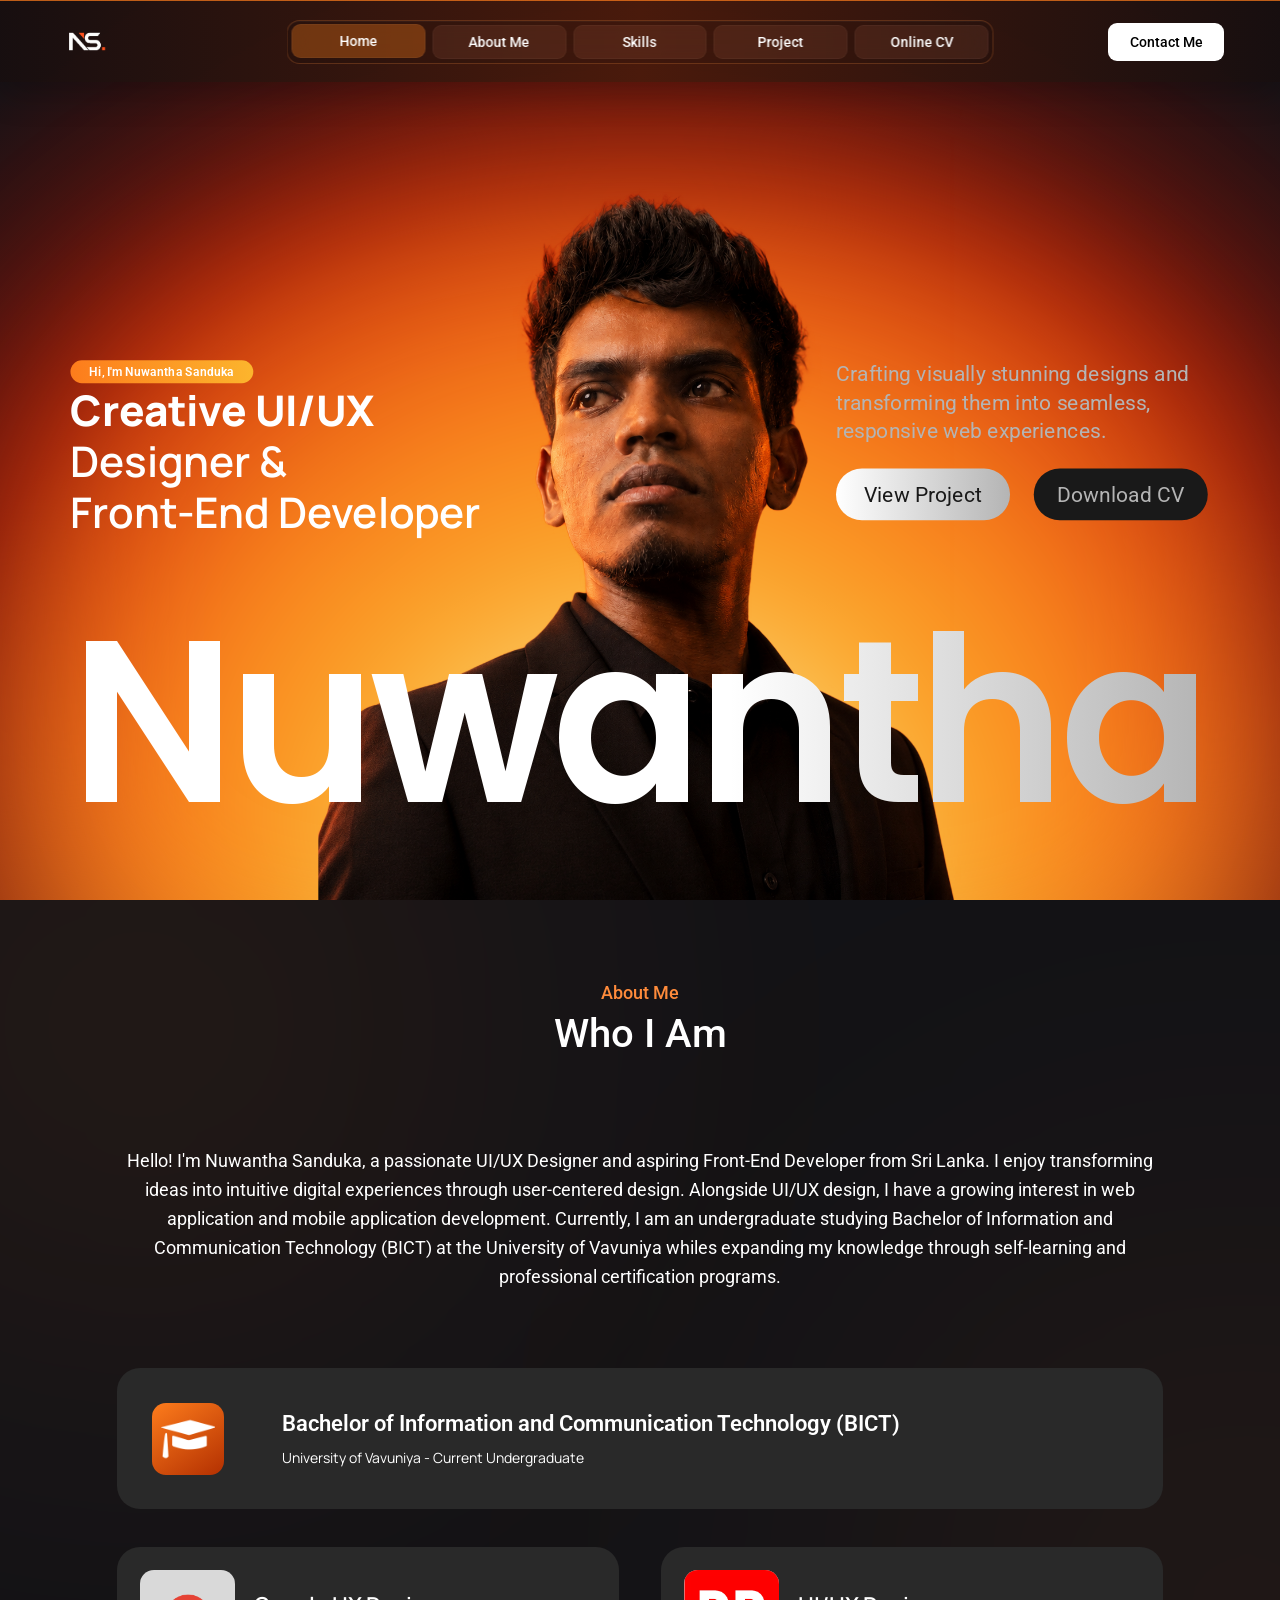
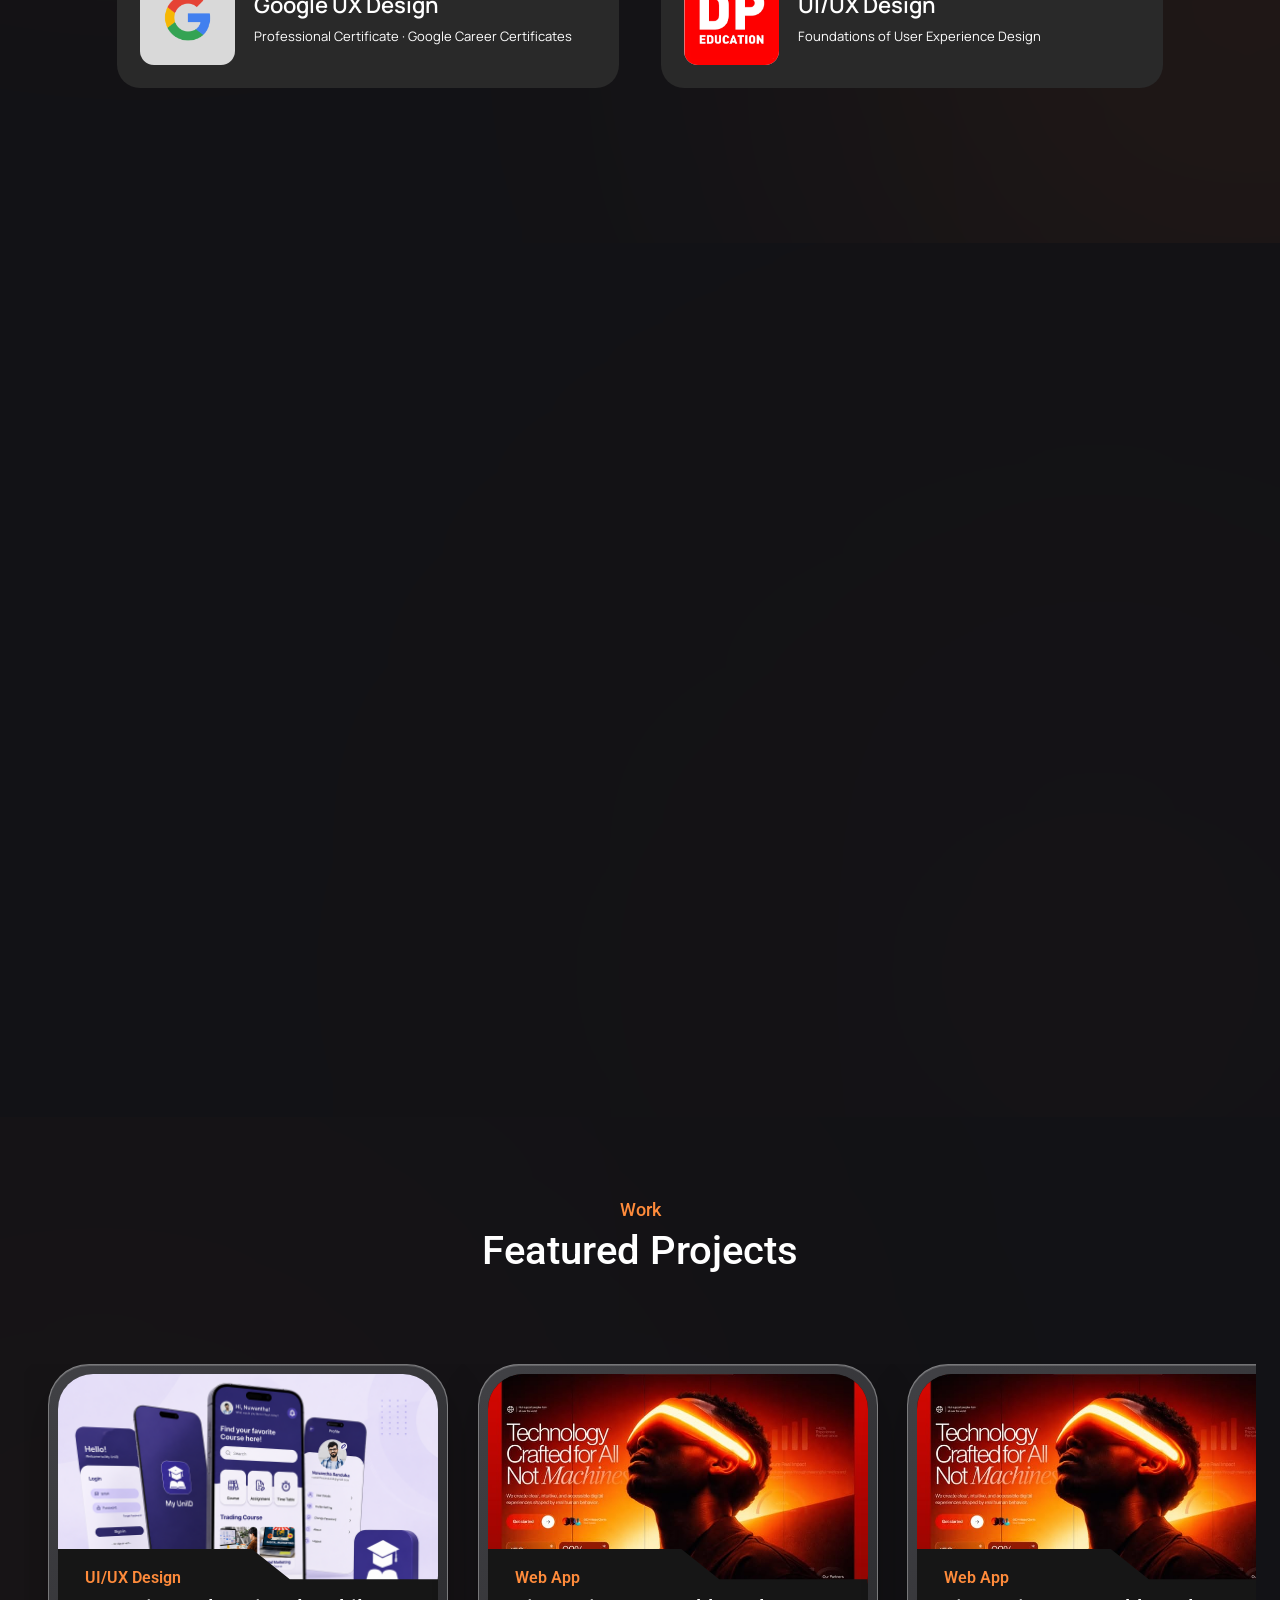
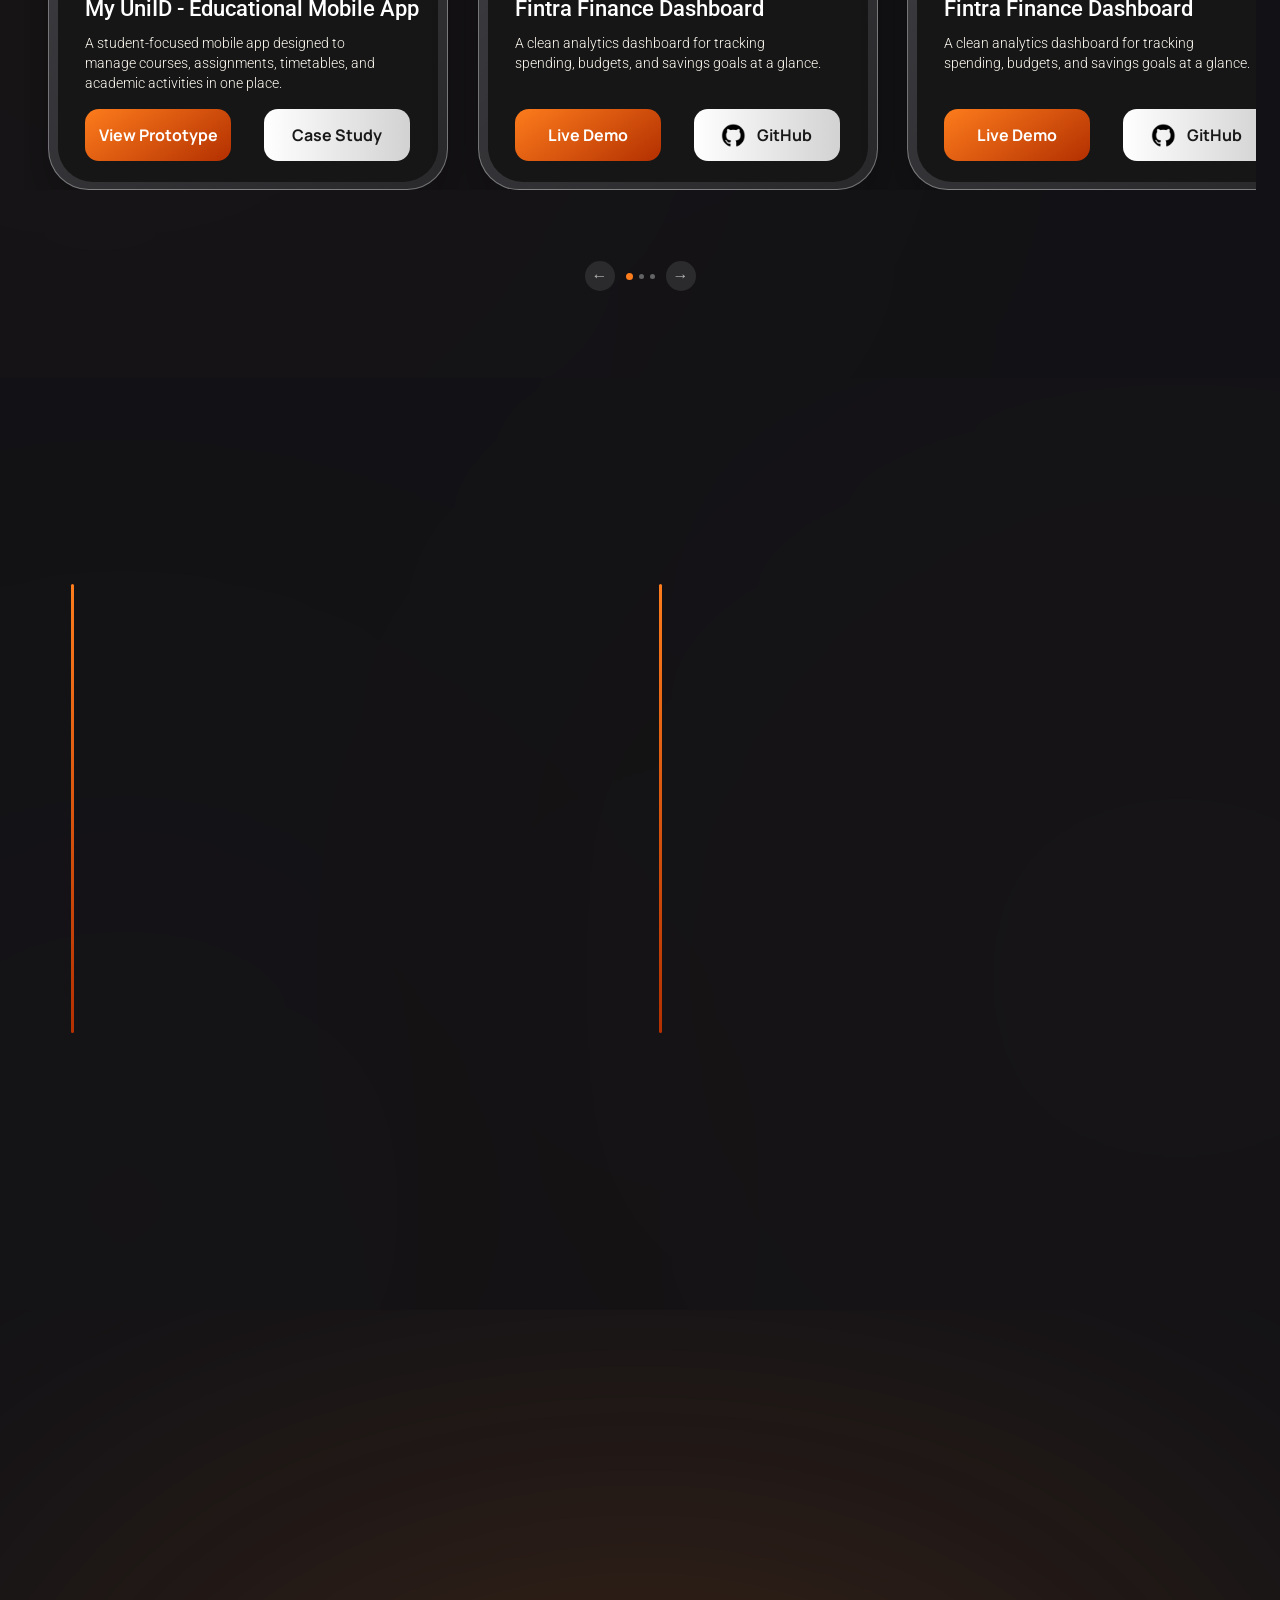
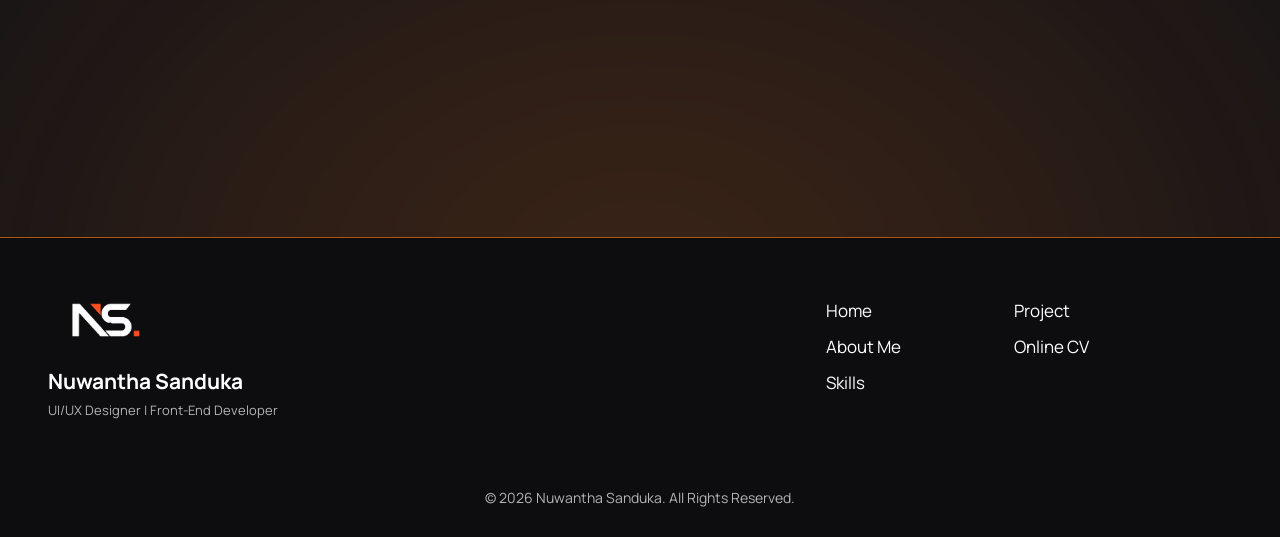
==== index.html @ fdf11199 "Add case study page1" ====
<!DOCTYPE html>
<html lang="en">
<head>
  <meta charset="utf-8">
  <meta name="viewport" content="width=device-width, initial-scale=1">
  <meta name="description" content="Nuwantha Sanduka — UI/UX Designer and Front-End Developer portfolio.">
  <meta name="theme-color" content="#121216">
  <title>Nuwantha Sanduka — Portfolio</title>
  <link rel="stylesheet" href="style.css">
</head>
<body>

  <header class="site-header" data-site-header>
    <div class="site-header-inner">
      <a class="hero-brand" href="#home" aria-label="Nuwantha Sanduka — home">
        <img src="assets/images/brand-logo.png" alt="NS logo">
      </a>

      <button class="menu-toggle" type="button" aria-expanded="false" aria-controls="main-navigation" aria-label="Open navigation">
        <span></span><span></span><span></span><span></span>
      </button>

      <nav class="hero-nav" id="main-navigation" aria-label="Main navigation">
        <a class="active" href="#home">Home</a>
        <a href="#about">About Me</a>
        <a href="#skills">Skills</a>
        <a href="#projects">Project</a>
        <a href="assets/documents/Nuwantha-Sanduka-CV-1.pdf">Online CV</a>
      </nav>

      <a class="hero-contact" href="#contact">Contact Me</a>
    </div>
  </header>

  <section class="hero" id="home">
    <div class="hero-stage">

      <div class="hero-aurora" aria-hidden="true"></div>

      <img class="hero-profile hero-motion" src="assets/images/profile.png" alt="Portrait of Nuwantha Sanduka">

      <div class="hero-title hero-motion">
        <span class="hero-pill">Hi, I'm Nuwantha Sanduka</span>
        <h1>
          <strong>Creative UI/UX</strong>
          <span>Designer &amp;</span>
          <span>Front-End Developer</span>
        </h1>
      </div>

      <div class="hero-copy hero-motion">
        <p>Crafting visually stunning designs and transforming them into seamless, responsive web experiences.</p>
        <div class="hero-actions">
          <a class="button button-light" href="#projects">View Project</a>
          <a class="button button-dark" href="assets/documents/Nuwantha-Sanduka-CV-1.pdf"download>Download CV</a>
        </div>
      </div>

      <div class="hero-name hero-motion" aria-hidden="true">Nuwantha</div>
    </div>
  </section>

  <main>

    <section class="section about-section" id="about">
      <div class="ambient ambient-about-left" aria-hidden="true"></div>
      <div class="ambient ambient-about-right" aria-hidden="true"></div>

      <div class="about-content">
        <header class="section-heading reveal">
          <p>About Me</p>
          <h2>Who I Am</h2>
        </header>

        <p class="about-copy reveal">
          Hello! I'm Nuwantha Sanduka, a passionate UI/UX Designer and aspiring Front-End Developer from Sri Lanka. I enjoy transforming ideas into intuitive digital experiences through user-centered design. Alongside UI/UX design, I have a growing interest in web application and mobile application development. Currently, I am an undergraduate studying Bachelor of Information and Communication Technology (BICT) at the University of Vavuniya whiles expanding my knowledge through self-learning and professional certification programs.
        </p>

        <article class="education-card reveal">
          <div class="education-icon">
            <img src="assets/images/education.png" alt="Education">
          </div>
          <div>
            <h3>Bachelor of Information and Communication Technology (BICT)</h3>
            <p>University of Vavuniya - Current Undergraduate</p>
          </div>
        </article>

        <div class="certificate-track" data-track="certificates">
          <article class="certificate-card reveal">
            <div class="certificate-icon google-icon">
              <img src="assets/images/google.png" alt="Google">
            </div>
            <div>
              <h3>Google UX Design</h3>
              <p>Professional Certificate · Google Career Certificates</p>
            </div>
          </article>

          <article class="certificate-card reveal">
            <div class="certificate-icon dp-icon">
              <img src="assets/images/dp-education.png" alt="DP Education">
            </div>
            <div>
              <h3>UI/UX Design</h3>
              <p>Foundations of User Experience Design</p>
            </div>
          </article>
        </div>

        <div class="carousel-control reveal" data-carousel="certificates" role="group" aria-label="Certificate carousel controls">
          <button type="button" data-direction="prev" aria-label="Previous certificate">←</button>
          <div class="carousel-dots" aria-hidden="true">
            <span class="active"></span><span></span><span></span><span></span>
          </div>
          <button type="button" data-direction="next" aria-label="Next certificate">→</button>
        </div>
      </div>
    </section>

    <section class="section skills-section" id="skills">
      <div class="ambient ambient-skills" aria-hidden="true"></div>

      <header class="section-heading reveal">
        <p>Toolkit</p>
        <h2>My Skills</h2>
      </header>

      <div class="skills-grid">
        <article class="skill-card reveal">
          <div class="skill-icon"><img src="assets/images/skill-design.png" alt="Design tools"></div>
          <h3>UI/UX &amp;<br>Graphic Design</h3>
          <p>Figma <em>|</em> Wireframing <em>|</em> Prototyping<br>Adobe Photoshop <em>|</em> Adobe Illustrator</p>
        </article>

        <article class="skill-card reveal">
          <div class="skill-icon"><img src="assets/images/skill-code.png" alt="Code"></div>
          <h3>Front-End<br>Development</h3>
          <p>HTML &amp; CSS <em>|</em> JavaScript <em>|</em> React<br>Responsive Web Design<br>Web &amp; Mobile App Design</p>
        </article>

        <article class="skill-card reveal">
          <div class="skill-icon"><img src="assets/images/skill-tools.png" alt="Development workflow"></div>
          <h3>Tools &amp;<br>Workflow</h3>
          <p>Git &amp; GitHub <em>|</em> VS Code <em>|</em> Canva<br>Team Collaboration <em>|</em> UI Animation</p>
        </article>
      </div>

      <div class="tool-marquee reveal" data-tool-marquee role="region" aria-label="Design and development tools">
        <div class="tool-marquee-track">
          <div class="tool-set" data-tool-set>
            <div class="tool-chip"><img src="assets/images/tools/figma.png" alt="Figma"></div>
            <div class="tool-chip"><img src="assets/images/tools/photoshop.png" alt="Adobe Photoshop"></div>
            <div class="tool-chip"><img src="assets/images/tools/illustrator.png" alt="Adobe Illustrator"></div>
            <div class="tool-chip"><img src="assets/images/tools/affinity-studio.png" alt="Affinity Studio"></div>
            <div class="tool-chip"><img src="assets/images/tools/canva.png" alt="Canva"></div>
            <div class="tool-chip"><img src="assets/images/tools/html.png" alt="HTML"></div>
            <div class="tool-chip"><img src="assets/images/tools/css.png" alt="CSS"></div>
            <div class="tool-chip"><img src="assets/images/tools/javascript.png" alt="JavaScript"></div>
            <div class="tool-chip"><img src="assets/images/tools/react.png" alt="React"></div>
            <div class="tool-chip"><img src="assets/images/tools/git.png" alt="Git"></div>
            <div class="tool-chip"><img src="assets/images/tools/github.png" alt="GitHub"></div>
            <div class="tool-chip"><img src="assets/images/tools/vscode.png" alt="Visual Studio Code"></div>
          </div>

          <div class="tool-set" aria-hidden="true">
            <div class="tool-chip"><img src="assets/images/tools/figma.png" alt=""></div>
            <div class="tool-chip"><img src="assets/images/tools/photoshop.png" alt=""></div>
            <div class="tool-chip"><img src="assets/images/tools/illustrator.png" alt=""></div>
            <div class="tool-chip"><img src="assets/images/tools/affinity-studio.png" alt=""></div>
            <div class="tool-chip"><img src="assets/images/tools/canva.png" alt=""></div>
            <div class="tool-chip"><img src="assets/images/tools/html.png" alt=""></div>
            <div class="tool-chip"><img src="assets/images/tools/css.png" alt=""></div>
            <div class="tool-chip"><img src="assets/images/tools/javascript.png" alt=""></div>
            <div class="tool-chip"><img src="assets/images/tools/react.png" alt=""></div>
            <div class="tool-chip"><img src="assets/images/tools/git.png" alt=""></div>
            <div class="tool-chip"><img src="assets/images/tools/github.png" alt=""></div>
            <div class="tool-chip"><img src="assets/images/tools/vscode.png" alt=""></div>
          </div>
        </div>
      </div>
    </section>

    <section class="section projects-section" id="projects">
      <div class="ambient ambient-projects" aria-hidden="true"></div>

      <header class="section-heading reveal">
        <p>Work</p>
        <h2>Featured Projects</h2>
      </header>

      <div class="project-track" data-track="projects">
        <article class="project-card reveal">
          <img class="project-image" src="assets/images/my_UniID_project_Cover.png" alt="My UniID Mobile App UI/UX Design">
          <div class="project-panel" aria-hidden="true"></div>
          <div class="project-content">
            <p class="project-type">UI/UX Design</p>
            <h3>My UniID - Educational Mobile App</h3>
            <p class="project-description">A student-focused mobile app designed to manage courses,
  assignments, timetables, and academic activities in one place.</p>
            <div class="project-buttons">
              <a class="project-link demo-link" 
              href="https://www.figma.com/proto/tPADbhIPuzSvmkrL11erAc/HCI-Activity01?node-id=0-1&t=I2ZawFSMPAV8Nhaq-1" 
              target="_blank" rel="noopener noreferrer">View Prototype</a>
              <a class="project-link github-link" type="button" data-project-action
              href="my-uniid-case-study.html">
                 Case Study
              </a>
            </div>
          </div>
        </article>

        <article class="project-card reveal">
          <img class="project-image" src="assets/images/project-fintra.jpg" alt="Fintra Finance Dashboard project preview">
          <div class="project-panel" aria-hidden="true"></div>
          <div class="project-content">
            <p class="project-type">Web App</p>
            <h3>Fintra Finance Dashboard</h3>
            <p class="project-description">A clean analytics dashboard for tracking spending, budgets, and savings goals at a glance.</p>
            <div class="project-buttons">
              <button class="project-link demo-link" type="button" data-project-action>Live Demo</button>
              <button class="project-link github-link" type="button" data-project-action>
                <img src="assets/images/github.png" alt=""> GitHub
              </button>
            </div>
          </div>
        </article>

        <article class="project-card reveal">
          <img class="project-image" src="assets/images/project-fintra.jpg" alt="Fintra Finance Dashboard project preview">
          <div class="project-panel" aria-hidden="true"></div>
          <div class="project-content">
            <p class="project-type">Web App</p>
            <h3>Fintra Finance Dashboard</h3>
            <p class="project-description">A clean analytics dashboard for tracking spending, budgets, and savings goals at a glance.</p>
            <div class="project-buttons">
              <button class="project-link demo-link" type="button" data-project-action>Live Demo</button>
              <button class="project-link github-link" type="button" data-project-action>
                <img src="assets/images/github.png" alt=""> GitHub
              </button>
            </div>
          </div>
        </article>
      </div>

      <div class="carousel-control reveal" data-carousel="projects" role="group" aria-label="Project carousel controls">
        <button type="button" data-direction="prev" aria-label="Previous project">←</button>
        <div class="carousel-dots">
          <span class="active"></span><span></span><span></span>
        </div>
        <button type="button" data-direction="next" aria-label="Next project">→</button>
      </div>
    </section>


    <section class="section experience-section" id="experience">
      <div class="ambient ambient-experience-left" aria-hidden="true"></div>
      <div class="ambient ambient-experience-right" aria-hidden="true"></div>

      <header class="section-heading reveal">
        <p>Experience</p>
        <h2>Where I've Made an Impact</h2>
      </header>

      <div class="timeline-grid">
        <div class="timeline-column">
          <article class="timeline-card reveal">
            <span class="timeline-dot" aria-hidden="true"></span>
            <h3>Chief Editor</h3>
            <time>2026–2027 · Present</time>
            <p>Leo Club of the University of Vavuniya Leading editorial content and creative communication.</p>
          </article>
          <article class="timeline-card reveal">
            <span class="timeline-dot" aria-hidden="true"></span>
            <h3>Sub Editor</h3>
            <time>2026–2027 · Present</time>
            <p>ZeroPlastic Vavuniya Community Supporting editorial work and visual communication.</p>
          </article>
          <article class="timeline-card reveal">
            <span class="timeline-dot" aria-hidden="true"></span>
            <h3>Director of Designing</h3>
            <time>2025–2026</time>
            <p>ZeroPlastic Vavuniya Community Managed visual design work for community campaigns.</p>
          </article>
        </div>

        <div class="timeline-column">
          <article class="timeline-card reveal">
            <span class="timeline-dot" aria-hidden="true"></span>
            <h3>Junior Graphic Designer</h3>
            <time>Present</time>
            <p>Luxepluse Digital Marketing Agency Creating engaging visuals for digital marketing campaigns.</p>
          </article>
          <article class="timeline-card reveal">
            <span class="timeline-dot" aria-hidden="true"></span>
            <h3>Director of Designing</h3>
            <time>2025–2026</time>
            <p>Leo Club of the University of Vavuniya Led creative design work for club initiatives and events.</p>
          </article>
          <article class="timeline-card reveal">
            <span class="timeline-dot" aria-hidden="true"></span>
            <h3>Part-Time Graphic Designer</h3>
            <time>2023–2024</time>
            <p>Ceylon Pharma College Designed promotional and social media materials.</p>
          </article>
        </div>
      </div>

      <div class="cv-banner reveal">
        <div>
          <h3>Explore My Professional Journey</h3>
          <p>View my full CV to explore my experience, skills, and achievements.</p>
        </div>
        <div class="cv-buttons">
          <a class="small-button small-button-light" href="assets/documents/Nuwantha-Sanduka-CV-1.pdf" target="_blank">View CV</a>
          <a class="small-button small-button-orange" href="assets/documents/Nuwantha-Sanduka-CV-1.pdf" download="Nuwantha-Sanduka-CV-1.html">Download CV</a>
        </div>
      </div>
    </section>

    <!-- Contact details සහ social links -->
    <section class="section contact-section" id="contact">
      <div class="ambient ambient-contact" aria-hidden="true"></div>

      <header class="section-heading reveal">
        <p>Contact</p>
        <h2>Let's work together!</h2>
        <span>If you have an exciting project or collaboration opportunity, feel free to contact me.</span>
      </header>

      <div class="contact-grid">
        <a class="contact-card reveal" href="mailto:nuwanthasanduka4@gmail.com">
          <img src="assets/images/email.png" alt="">
          <h3>Email</h3>
          <p>nuwanthasanduka4@gmail.com</p>
        </a>
        <a class="contact-card reveal" href="https://www.linkedin.com/in/nuwantha-sanduka/" target="_blank" rel="noreferrer">
          <img src="assets/images/linkedin.png" alt="">
          <h3>LinkedIn</h3>
          <p>in/nuwantha-sanduka</p>
        </a>
        <a class="contact-card reveal" href="https://github.com/NuwanthaSanduka" target="_blank" rel="noreferrer">
          <img src="assets/images/github-white.png" alt="">
          <h3>GitHub</h3>
          <p>NuwanthaSanduka</p>
        </a>
        <a class="contact-card reveal" href="https://www.behance.net/" target="_blank" rel="noreferrer">
          <img src="assets/images/behance.png" alt="">
          <h3>Behance</h3>
          <p>Nuwantha Sanduka</p>
        </a>
      </div>
    </section>
  </main>

  <!-- Footer Section -->
  <footer class="footer">
    <div class="footer-content">
      <div class="footer-brand">
        <img src="assets/images/brand-logo.png" alt="NS logo">
        <h2>Nuwantha Sanduka</h2>
        <p>UI/UX Designer | Front-End Developer</p>
      </div>

      <nav class="footer-links" aria-label="Footer navigation">
        <div>
          <a href="#home">Home</a>
          <a href="#about">About Me</a>
          <a href="#skills">Skills</a>
        </div>
        <div>
          <a href="#projects">Project</a>
          <a href="assets/documents/Nuwantha-Sanduka-CV-1.pdf">Online CV</a>
        </div>
      </nav>

      <p class="copyright">© 2026 Nuwantha Sanduka. All Rights Reserved.</p>
    </div>
  </footer>

  
  <div class="toast" role="status" aria-live="polite"></div>
  <script src="script.js"></script>
</body>
</html>
---- style.css ----
/* ================================================================
   LOCAL FONTS
   අන්තර්ජාලය නොමැතිවත් site එකේ fonts වැඩ කිරීමට local files භාවිතා කරයි.
   ================================================================ */
@font-face {
  font-family: "Manrope";
  src: url("assets/fonts/manrope-400.woff2") format("woff2");
  font-style: normal;
  font-weight: 400;
  font-display: swap;
}

@font-face {
  font-family: "Poppins";
  src: url("assets/fonts/poppins-600.woff2") format("woff2");
  font-style: normal;
  font-weight: 600;
  font-display: swap;
}

@font-face {
  font-family: "Manrope";
  src: url("assets/fonts/manrope-600.woff2") format("woff2");
  font-style: normal;
  font-weight: 600;
  font-display: swap;
}

@font-face {
  font-family: "Manrope";
  src: url("assets/fonts/manrope-700.woff2") format("woff2");
  font-style: normal;
  font-weight: 700;
  font-display: swap;
}

@font-face {
  font-family: "Manrope";
  src: url("assets/fonts/manrope-800.woff2") format("woff2");
  font-style: normal;
  font-weight: 800;
  font-display: swap;
}

@font-face {
  font-family: "Roboto";
  src: url("assets/fonts/roboto-300.woff2") format("woff2");
  font-style: normal;
  font-weight: 300;
  font-display: swap;
}

@font-face {
  font-family: "Roboto";
  src: url("assets/fonts/roboto-400.woff2") format("woff2");
  font-style: normal;
  font-weight: 400;
  font-display: swap;
}

@font-face {
  font-family: "Roboto";
  src: url("assets/fonts/roboto-500.woff2") format("woff2");
  font-style: normal;
  font-weight: 500;
  font-display: swap;
}

@font-face {
  font-family: "Roboto";
  src: url("assets/fonts/roboto-600.woff2") format("woff2");
  font-style: normal;
  font-weight: 600;
  font-display: swap;
}

/* Site එක පුරා නැවත භාවිතා වන ප්‍රධාන වර්ණ සහ animation values. */
:root {
  --ink: #121216;
  --ink-deep: #0f0f12;
  --surface: #292929;
  --surface-soft: rgba(41, 41, 41, 0.8);
  --surface-glass: rgba(38, 37, 38, 0.8);
  --orange: #fd7c1c;
  --orange-soft: #ff8b3b;
  --gold: #fcb52d;
  --cream: #fffbf2;
  --muted: #b4b4b4;
  --white: #ffffff;
  --canvas: 1440px;
  --spring: cubic-bezier(0.16, 1, 0.3, 1);
}

/* සියලු elements වල size ගණනය සරල කරන global reset එක. */
*,
*::before,
*::after {
  box-sizing: border-box;
}

html {
  scroll-behavior: smooth;
  scroll-padding-top: 100px;
  background: var(--ink);
}

body {
  margin: 0;
  min-width: 320px;
  overflow-x: hidden;
  color: var(--white);
  background: var(--ink);
  font-family: "Roboto", Arial, sans-serif;
  -webkit-font-smoothing: antialiased;
  text-rendering: optimizeLegibility;
}

body.menu-locked {
  overflow: hidden;
}

img {
  display: block;
  max-width: 100%;
}

a {
  color: inherit;
  text-decoration: none;
}

button,
a {
  -webkit-tap-highlight-color: transparent;
}

button {
  color: inherit;
  font: inherit;
}

button:focus-visible,
a:focus-visible {
  outline: 2px solid var(--gold);
  outline-offset: 4px;
}

/* ================================================================
   FIXED NAVIGATION BAR
   Scroll කළත් navigation bar එක viewport එකේ ඉහළින්ම තබයි.
   ================================================================ */
.site-header {
  position: fixed;
  z-index: 100;
  top: 0;
  left: 0;
  width: 100%;
  height: 82px;
  border-top: 1px solid rgba(253, 124, 28, 0.72);
  background:
    linear-gradient(90deg, rgba(24, 15, 16, 0.97), rgba(73, 27, 12, 0.96) 50%, rgba(24, 15, 16, 0.97));
  box-shadow: 0 12px 34px rgba(0, 0, 0, 0.2);
  opacity: 0;
  pointer-events: none;
  transform: translateY(-22px);
  transition:
    opacity 0.82s ease,
    background 220ms ease,
    box-shadow 220ms ease,
    transform 1.05s var(--spring);
  transition-delay: 0.35s;
  backdrop-filter: blur(22px);
  -webkit-backdrop-filter: blur(22px);
}

.site-header.is-loaded {
  opacity: 1;
  pointer-events: auto;
  transform: translateY(0);
}

.site-header.is-scrolled {
  background:
    linear-gradient(90deg, rgba(18, 14, 16, 0.98), rgba(61, 23, 12, 0.97) 50%, rgba(18, 14, 16, 0.98));
  box-shadow: 0 14px 38px rgba(0, 0, 0, 0.42);
}

.site-header-inner {
  position: relative;
  width: min(calc(100% - 112px), 1720px);
  height: 100%;
  margin: 0 auto;
}

/* ================================================================
   HERO SECTION — DESKTOP BASE DESIGN
   Figma 1440px frame එක අනුව hero elements absolute position කර ඇත.
   ================================================================ */
.hero {
  --hero-display-height: 1024px;
  --hero-left-shift: 0px;
  --hero-name-scale: 1;
  --hero-name-width-scale: 1;
  --hero-right-shift: 0px;
  --hero-stage-scale: 1;

  position: relative;
  width: 100%;
  height: var(--hero-display-height);
  overflow: hidden;
  isolation: isolate;
  background:
    radial-gradient(circle at 50% 106%, rgba(253, 240, 187, 0.96) 0 8%, rgba(252, 181, 45, 0.88) 19%, rgba(253, 124, 28, 0.74) 40%, rgba(183, 16, 1, 0.56) 67%, rgba(18, 18, 22, 0) 96%),
    #121216;
}

.hero-stage {
  position: absolute;
  top: 0;
  left: 50%;
  width: 1440px;
  height: 1024px;
  transform: translateX(-50%) scale(var(--hero-stage-scale));
  transform-origin: top center;
}

.hero-aurora {
  position: absolute;
  z-index: -2;
  top: 178px;
  left: 50%;
  width: min(1500px, 112vw);
  height: 994px;
  border-radius: 46% 46% 28% 28%;
  background:
    radial-gradient(circle at 50% 82%, #fdf0bb 0 14%, #fcb52d 27%, #fd7c1c 54%, #b71001 83%, rgba(183, 16, 1, 0) 100%);
  filter: blur(100px);
  opacity: 0.98;
  transform: translateX(-50%);
}

/* Hero එක load වන විට භාවිතා වන එකම smooth transition timing එක. */
.hero-motion {
  transition:
    opacity 0.82s ease,
    transform 1.278s var(--spring);
  transition-delay: 0.35s;
}

.hero-brand {
  position: absolute;
  z-index: 2;
  top: 26px;
  left: 0;
  width: 60px;
  height: 30px;
  overflow: hidden;
}

.hero-brand img,
.footer-brand > img {
  width: 100%;
  height: 100%;
  object-fit: cover;
}

.hero-nav {
  position: absolute;
  z-index: 2;
  top: 19px;
  left: 50%;
  display: grid;
  width: 707px;
  height: 44px;
  padding: 4px;
  grid-template-columns: repeat(5, minmax(0, 1fr));
  gap: 7px;
  border: 1px solid rgba(255, 139, 58, 0.24);
  border-radius: 13px;
  background: rgba(20, 13, 15, 0.16);
  box-shadow: inset 0 1px 0 rgba(255, 255, 255, 0.03);
  transform: translateX(-50%);
  backdrop-filter: blur(18px);
  -webkit-backdrop-filter: blur(18px);
}

.hero-nav a {
  display: grid;
  width: 100%;
  height: 34px;
  place-items: center;
  border: 1px solid rgba(255, 244, 227, 0.035);
  border-radius: 9px;
  color: var(--white);
  background: rgba(255, 149, 112, 0.11);
  font-size: 14px;
  font-weight: 500;
  line-height: 20px;
  transition: background 180ms ease, color 180ms ease, transform 180ms ease;
}

.hero-nav a:hover,
.hero-nav a.active {
  background: rgba(253, 124, 28, 0.34);
  transform: translateY(-1px);
}

.hero-contact {
  position: absolute;
  z-index: 2;
  top: 22px;
  right: 0;
  display: grid;
  width: 116px;
  height: 38px;
  place-items: center;
  border-radius: 9px;
  color: #000;
  background: var(--white);
  font-size: 14px;
  font-weight: 500;
  line-height: 20px;
  transition: background 180ms ease, color 180ms ease, transform 180ms ease;
}

.hero-contact:hover {
  color: var(--white);
  background: #191919;
  transform: translateY(-2px);
}

.menu-toggle {
  display: none;
}

/* Profile image එක මුලින් පහළින් සිට load animation එකෙන් ඉහළට එයි. */
.hero-profile {
  position: absolute;
  z-index: 2;
  top: 125px;
  left: calc(50% - 366px);
  width: 733px;
  height: 915px;
  max-width: none;
  object-fit: cover;
  opacity: 0;
  transform: translateY(221px);
}

.hero-title {
  position: absolute;
  z-index: 5;
  top: 410px;
  left: max(90px, calc(50% - 630px));
  width: 471px;
  opacity: 0;
  transform: translateX(calc(-349px + var(--hero-left-shift)));
}

.hero-pill {
  display: inline-grid;
  width: 208px;
  height: 26px;
  margin: 0 0 2px;
  place-items: center;
  border-radius: 104px;
  color: var(--white);
  background: linear-gradient(90deg, var(--orange), var(--gold));
  font-size: 14px;
  font-weight: 600;
  line-height: 20px;
}

.hero-title h1 {
  display: flex;
  flex-direction: column;
  margin: 0;
  color: var(--white);
  font-family: "Manrope", sans-serif;
  font-size: 48px;
  font-weight: 600;
  letter-spacing: -0.4px;
  line-height: 58px;
}

.hero-title h1 strong {
  font-weight: 800;
}

.hero-copy {
  position: absolute;
  z-index: 5;
  top: 410px;
  right: max(92px, calc(50% - 628px));
  width: 423px;
  opacity: 0;
  transform: translateX(calc(438px + var(--hero-right-shift)));
}

.hero-copy > p {
  height: 96px;
  margin: 0;
  color: var(--muted);
  font-size: 24px;
  font-weight: 400;
  line-height: 32px;
}

.hero-actions {
  display: flex;
  margin-top: 27px;
  gap: 27px;
}

.button {
  display: grid;
  width: 198px;
  height: 59px;
  place-items: center;
  border-radius: 30px;
  font-size: 24px;
  font-weight: 400;
  line-height: 32px;
  transition: transform 180ms ease, filter 180ms ease;
}

.button:hover {
  filter: brightness(1.08);
  transform: translateY(-3px);
}

.button-light {
  color: #191919;
  background: linear-gradient(90deg, #fff, #b4b4b4);
}

.button-dark {
  color: #b4b4b4;
  background: #191919;
}

/* Profile image එක මත ඇති විශාල “Nuwantha” නම. */
.hero-name {
  position: absolute;
  z-index: 4;
  top: 716px;
  left: calc(50% - 660px);
  width: 1320px;
  height: 206px;
  overflow: hidden;
  color: transparent;
  background: linear-gradient(90deg, #fff 58%, #b4b4b4 100%);
  background-clip: text;
  -webkit-background-clip: text;
  font-family: "Poppins", sans-serif;
  font-size: 260px;
  font-weight: 600;
  letter-spacing: -8px;
  line-height: 0.8;
  white-space: nowrap;
  opacity: 0;
  transform: translate(0, 212px) scale(var(--hero-name-scale)) scaleX(var(--hero-name-width-scale));
  transform-origin: center;
}

.hero.is-loaded .hero-profile {
  opacity: 1;
  transform: translate(0, 0);
}

.hero.is-loaded .hero-title {
  opacity: 1;
  transform: translateX(var(--hero-left-shift));
}

.hero.is-loaded .hero-copy {
  opacity: 1;
  transform: translateX(var(--hero-right-shift));
}

.hero.is-loaded .hero-name {
  opacity: 1;
  transform: translate(0, 0) scale(var(--hero-name-scale)) scaleX(var(--hero-name-width-scale));
}

/* ================================================================
   COMMON SECTION STYLES
   සියලු content sections වල background සහ spacing consistency මෙතැනින් පාලනය වේ.
   ================================================================ */
.section {
  position: relative;
  overflow: hidden;
  isolation: isolate;
  background: var(--ink);
}

.about-section,
.skills-section,
.projects-section,
.experience-section,
.contact-section {
  height: auto;
  min-height: 0;
  padding-bottom: 80px;
}

/* About Me section එකේ desktop spacing. */
.about-section {
  padding-top: 80px;
}

.ambient {
  position: absolute;
  z-index: -1;
  border-radius: 50%;
  background: rgba(253, 124, 28, 0.14);
  filter: blur(220px);
  pointer-events: none;
}

.ambient-about-left {
  top: -182px;
  left: -165px;
  width: 613px;
  height: 613px;
  opacity: 0.9;
}

.ambient-about-right {
  right: -346px;
  bottom: -140px;
  width: 757px;
  height: 757px;
  opacity: 0.62;
}

.ambient-skills {
  right: -80px;
  top: 470px;
  width: 520px;
  height: 520px;
  opacity: 0.56;
  filter: blur(360px);
}

.ambient-projects {
  left: -290px;
  top: 100px;
  width: 780px;
  height: 730px;
  opacity: 0.5;
  filter: blur(360px);
}

.ambient-experience-left {
  left: -135px;
  bottom: -155px;
  width: 520px;
  height: 520px;
  opacity: 0.5;
  filter: blur(340px);
}

.ambient-experience-right {
  right: -290px;
  top: 235px;
  width: 780px;
  height: 730px;
  opacity: 0.46;
  filter: blur(380px);
}

.ambient-contact {
  left: 50%;
  bottom: -260px;
  width: 1200px;
  height: 440px;
  background: rgba(253, 124, 28, 0.32);
  filter: blur(240px);
  transform: translateX(-50%);
}

/* සෑම section එකකම භාවිතා වන orange label සහ ප්‍රධාන title style එක. */
.section-heading {
  text-align: center;
}

.section-heading > p {
  height: 26px;
  margin: 0;
  color: var(--orange-soft);
  font-size: 18px;
  font-weight: 500;
  line-height: 26px;
}

.section-heading > h2 {
  height: 48px;
  margin: 4px 0 0;
  color: var(--white);
  font-size: 40px;
  font-weight: 500;
  line-height: 48px;
}

.about-content {
  width: 1055px;
  margin: 0 auto;
  padding-top: 0;
}

.about-copy {
  display: flex;
  width: 1055px;
  height: 192px;
  margin: 64px 0 0;
  align-items: center;
  justify-content: center;
  color: var(--white);
  font-size: 18px;
  font-weight: 400;
  line-height: 29px;
  text-align: center;
}

.education-card {
  display: flex;
  width: 1046px;
  height: 141px;
  margin: 54px auto 0;
  padding: 34px 35px;
  align-items: center;
  border-radius: 23px;
  background: var(--surface);
}

.education-icon {
  display: grid;
  flex: 0 0 72px;
  width: 72px;
  height: 72px;
  margin-right: 58px;
  place-items: center;
  border-radius: 14px;
  background: linear-gradient(145deg, var(--orange), #b33001);
}

.education-icon img {
  width: 54px;
  height: 54px;
  object-fit: contain;
}

.education-card h3 {
  margin: 0;
  color: var(--white);
  font-size: 22px;
  font-weight: 600;
  line-height: 30px;
}

.education-card p {
  margin: 8px 0 0;
  color: var(--white);
  font-family: "Manrope", sans-serif;
  font-size: 14px;
  line-height: 22px;
}

.certificate-track {
  display: grid;
  grid-template-columns: repeat(2, 502px);
  width: 1046px;
  margin: 38px auto 0;
  gap: 42px;
}

.certificate-card {
  display: flex;
  height: 141px;
  padding: 23px;
  align-items: center;
  border-radius: 23px;
  background: var(--surface);
}

.certificate-icon {
  flex: 0 0 95px;
  width: 95px;
  height: 95px;
  margin-right: 19px;
  overflow: hidden;
  border-radius: 14px;
  background: #d9d9d9;
}

.certificate-icon img {
  width: 100%;
  height: 100%;
  object-fit: cover;
}

.google-icon img {
  padding: 10px;
  object-fit: contain;
}

.certificate-card h3 {
  margin: 0;
  font-family: "Manrope", sans-serif;
  font-size: 22px;
  font-weight: 600;
  line-height: 30px;
  white-space: nowrap;
}

.certificate-card p {
  margin: 6px 0 0;
  color: var(--white);
  font-family: "Manrope", sans-serif;
  font-size: 13px;
  line-height: 20px;
  white-space: nowrap;
}

.carousel-control {
  display: flex;
  width: 173px;
  height: 44px;
  margin: 31px auto 0;
  align-items: center;
  justify-content: center;
  gap: 11px;
}

.carousel-control button {
  display: grid;
  width: 30px;
  height: 30px;
  padding: 0;
  place-items: center;
  border: 0;
  border-radius: 50%;
  color: var(--muted);
  background: #2b2b2d;
  cursor: pointer;
  line-height: 1;
  transition: color 180ms ease, background 180ms ease, transform 180ms ease;
}

.carousel-control button:hover {
  color: var(--white);
  background: var(--orange);
  transform: scale(1.08);
}

.carousel-dots {
  display: flex;
  align-items: center;
  gap: 6px;
}

.carousel-dots span {
  width: 5px;
  height: 5px;
  border-radius: 50%;
  background: #636366;
  transition: width 180ms ease, background 180ms ease;
}

.carousel-dots span.active {
  width: 7px;
  height: 7px;
  background: var(--orange);
}

/* ================================================================
   SKILLS සහ TOOLS
   Cards තුන සහ නතර නොවන horizontal tool marquee එක මෙහි ඇත.
   ================================================================ */
.skills-section {
  padding-top: 80px;
}

.skills-grid {
  display: grid;
  grid-template-columns: repeat(3, 300px);
  width: 1046px;
  margin: 87px auto 0;
  gap: 73px;
}

.skill-card {
  position: relative;
  display: flex;
  width: 300px;
  height: 357px;
  flex-direction: column;
  align-items: center;
  border: 1px solid rgba(255, 251, 242, 0.11);
  border-radius: 27px;
  background: rgba(41, 41, 41, 0.8);
  box-shadow: inset 0 0 44px rgba(255, 255, 255, 0.02);
  backdrop-filter: blur(20px);
}

.skill-icon {
  display: grid;
  width: 107px;
  height: 107px;
  margin-top: 38px;
  place-items: center;
  border-radius: 16px;
  background: rgba(83, 82, 83, 0.82);
}

.skill-icon img {
  width: 64px;
  height: 64px;
  object-fit: contain;
}

.skill-card h3 {
  margin: 28px 0 0;
  font-family: "Manrope", sans-serif;
  font-size: 24px;
  font-weight: 700;
  line-height: 32px;
  text-align: center;
}

.skill-card p {
  margin: 8px 6px 0;
  color: var(--muted);
  font-family: "Manrope", sans-serif;
  font-size: 14px;
  line-height: 21px;
  text-align: center;
}

.skill-card em {
  color: var(--orange);
  font-style: normal;
}

/* JavaScript මගින් scrollLeft වෙනස් කර tool logos auto-scroll කරයි. */
.tool-marquee {
  width: 100%;
  margin: 96px auto 0;
  overflow-x: auto;
  cursor: grab;
  mask-image: linear-gradient(90deg, transparent, #000 7%, #000 93%, transparent);
  overscroll-behavior-inline: contain;
  scrollbar-width: none;
  touch-action: pan-x pan-y;
  -webkit-mask-image: linear-gradient(90deg, transparent, #000 7%, #000 93%, transparent);
}

.tool-marquee::-webkit-scrollbar {
  display: none;
}

.tool-marquee.is-dragging {
  cursor: grabbing;
  user-select: none;
}

.tool-marquee-track {
  display: flex;
  width: max-content;
  padding: 0 64px;
  gap: 64px;
}

.tool-set {
  display: flex;
  flex: 0 0 auto;
  gap: 64px;
}

.tool-chip {
  display: grid;
  flex: 0 0 96px;
  width: 96px;
  height: 96px;
  place-items: center;
  border-radius: 16px;
  background: rgba(38, 37, 38, 0.6);
  transition: transform 180ms ease, background 180ms ease;
}

.tool-chip:hover {
  background: rgba(61, 59, 61, 0.8);
  transform: translateY(-7px);
}

.tool-chip img {
  width: 56px;
  height: 56px;
  object-fit: contain;
  pointer-events: none;
}

/* ================================================================
   PROJECTS CAROUSEL
   Desktop එකේ cards පේළියක්, mobile එකේ horizontal swipe carousel එකක් වේ.
   ================================================================ */
.projects-section {
  padding-top: 80px;
}

.project-track {
  display: flex;
  width: 1260px;
  margin: 89px auto 0;
  gap: 29.5px;
}

.project-card {
  position: relative;
  flex: 0 0 400px;
  width: 400px;
  height: 426px;
  overflow: hidden;
  border: 1px solid rgba(255, 255, 255, 0.34);
  border-radius: 41px;
  background: linear-gradient(145deg, #414145, #29292c);
  box-shadow:
    0 22px 46px rgba(0, 0, 0, 0.24),
    inset 0 1px 0 rgba(255, 255, 255, 0.18);
}

.project-card::before {
  position: absolute;
  z-index: 0;
  inset: 9px;
  border-radius: 35px;
  background: #151515;
  content: "";
}

.project-image {
  position: absolute;
  z-index: 1;
  top: 9px;
  left: 9px;
  width: 380px;
  height: 237px;
  border-radius: 35px;
  object-fit: cover;
}

.project-panel {
  position: absolute;
  z-index: 2;
  top: 184px;
  left: 9px;
  width: 380px;
  height: 233px;
  border-radius: 0 0 35px 35px;
  background: #161616;
  clip-path: polygon(0 0, 51% 0, 61% 13%, 100% 13%, 100% 100%, 0 100%);
}

.project-content {
  position: absolute;
  z-index: 3;
  inset: 0;
}

.project-type {
  position: absolute;
  top: 201px;
  left: 36px;
  height: 24px;
  margin: 0;
  color: var(--orange-soft);
  font-size: 16px;
  font-weight: 600;
  line-height: 24px;
}

.project-content h3 {
  position: absolute;
  top: 230px;
  left: 36px;
  margin: 0;
  font-size: 22px;
  font-weight: 500;
  line-height: 28px;
}

.project-description {
  position: absolute;
  top: 268px;
  left: 36px;
  width: 310px;
  height: 62px;
  margin: 0;
  color: var(--cream);
  font-size: 14px;
  font-weight: 300;
  line-height: 20px;
}

.project-buttons {
  position: absolute;
  top: 344px;
  left: 36px;
  display: flex;
  gap: 33px;
}

.project-link {
  display: flex;
  width: 146px;
  height: 52px;
  padding: 0;
  align-items: center;
  justify-content: center;
  border: 0;
  border-radius: 14px;
  cursor: pointer;
  font-family: "Manrope", sans-serif;
  font-size: 16px;
  font-weight: 700;
  transition: transform 180ms ease, filter 180ms ease;
}

.project-link:hover {
  filter: brightness(1.1);
  transform: translateY(-3px);
}

.demo-link {
  color: var(--white);
  background: linear-gradient(145deg, var(--orange), #b33001);
}

.github-link {
  gap: 11px;
  color: #191919;
  background: linear-gradient(90deg, #fff, #d2d2d2);
}

.github-link img {
  width: 25px;
  height: 25px;
  object-fit: contain;
}

.projects-section .carousel-control {
  margin-top: 64px;
}

/* ================================================================
   EXPERIENCE TIMELINE සහ CV BANNER
   ================================================================ */
.experience-section {
  padding-top: 80px;
}

.timeline-grid {
  display: grid;
  grid-template-columns: repeat(2, 551px);
  width: 1138px;
  height: 449px;
  margin: 48px auto 0;
  gap: 37px;
}

.timeline-column {
  position: relative;
  display: flex;
  height: 449px;
  padding-left: 37px;
  flex-direction: column;
  gap: 29px;
}

.timeline-column::before {
  position: absolute;
  top: 0;
  bottom: 0;
  left: 0;
  width: 3px;
  border-radius: 3px;
  background: linear-gradient(var(--orange), #b33001);
  content: "";
}

.timeline-card {
  position: relative;
  width: 513px;
  height: 127px;
  padding: 21px 23px 10px 41px;
  border-radius: 18px;
  background: rgba(38, 37, 38, 0.8);
}

.timeline-dot {
  position: absolute;
  top: 55px;
  left: -45px;
  width: 13px;
  height: 13px;
  border: 3px solid var(--ink);
  border-radius: 50%;
  background: var(--orange);
}

.timeline-card h3 {
  max-width: 310px;
  margin: 0;
  overflow: hidden;
  font-size: 20px;
  font-weight: 500;
  line-height: 28px;
  text-overflow: ellipsis;
  white-space: nowrap;
}

.timeline-card time {
  position: absolute;
  top: 28px;
  right: 23px;
  color: var(--orange);
  font-size: 13px;
  font-weight: 500;
  line-height: 20px;
}

.timeline-card p {
  width: 421px;
  margin: 9px 0 0;
  color: var(--muted);
  font-size: 13px;
  line-height: 20px;
}

.cv-banner {
  display: flex;
  width: 1138px;
  height: 153px;
  margin: 44px auto 0;
  padding: 30px 38px;
  align-items: center;
  justify-content: space-between;
  border-radius: 23px;
  background: rgba(41, 41, 41, 0.8);
}

.cv-banner h3 {
  margin: 0;
  font-size: 30px;
  font-weight: 600;
  line-height: 38px;
}

.cv-banner p {
  margin: 7px 0 0;
  color: var(--muted);
  font-size: 16px;
  line-height: 24px;
}

.cv-buttons {
  display: flex;
  gap: 43px;
}

.small-button {
  display: grid;
  width: 146px;
  height: 43px;
  place-items: center;
  border-radius: 12px;
  font-family: "Manrope", sans-serif;
  font-size: 14px;
  font-weight: 700;
  transition: transform 180ms ease, filter 180ms ease;
}

.small-button:hover {
  filter: brightness(1.1);
  transform: translateY(-3px);
}

.small-button-light {
  color: #191919;
  background: linear-gradient(90deg, #fff, #d5d5d5);
}

.small-button-orange {
  color: var(--white);
  background: linear-gradient(145deg, var(--orange), #b33001);
}

/* ================================================================
   CONTACT CARDS
   ================================================================ */
.contact-section {
  padding-top: 80px;
}

.contact-section .section-heading > span {
  display: block;
  height: 52px;
  margin-top: 0;
  color: var(--muted);
  font-size: 16px;
  line-height: 52px;
}

.contact-grid {
  display: grid;
  grid-template-columns: repeat(4, 293px);
  width: 1260px;
  margin: 84px auto 0;
  gap: 29px;
}

.contact-card {
  display: flex;
  width: 293px;
  height: 153px;
  flex-direction: column;
  align-items: center;
  border-radius: 23px;
  background: rgba(41, 41, 41, 0.6);
  transition: background 180ms ease, transform 180ms ease;
}

.contact-card:hover {
  background: rgba(64, 62, 64, 0.82);
  transform: translateY(-7px);
}

.contact-card img {
  width: 41px;
  height: 41px;
  margin-top: 25px;
  border-radius: 8px;
  object-fit: contain;
}

.contact-card h3 {
  height: 26px;
  margin: 0;
  font-size: 20px;
  font-weight: 500;
  line-height: 26px;
}

.contact-card p {
  height: 26px;
  margin: 0;
  color: var(--muted);
  font-size: 13px;
  line-height: 26px;
}

/* ================================================================
   FOOTER
   Logo, quick links සහ copyright එක reference design එකට ගැළපේ.
   ================================================================ */
.footer {
  position: relative;
  width: 100%;
  height: 300px;
  overflow: hidden;
  border-top: 1px solid rgba(253, 124, 28, 0.66);
  background: #0d0d10;
}

.footer::before {
  display: none;
}

.footer-content {
  position: relative;
  width: 1260px;
  height: 100%;
  margin: 0 auto;
}

.footer-brand {
  position: absolute;
  top: 55px;
  left: 0;
}

.footer-brand > img {
  width: 112px;
  height: 56px;
  overflow: hidden;
}

.footer-brand h2 {
  margin: 18px 0 0;
  font-family: "Manrope", sans-serif;
  font-size: 21px;
  font-weight: 700;
  line-height: 28px;
}

.footer-brand p {
  margin: 5px 0 0;
  color: var(--muted);
  font-family: "Manrope", sans-serif;
  font-size: 13px;
  line-height: 20px;
}

.footer-links {
  position: absolute;
  top: 61px;
  right: 128px;
  display: grid;
  grid-template-columns: 90px 90px;
  gap: 98px;
}

.footer-links > div {
  display: flex;
  flex-direction: column;
  gap: 12px;
}

.footer-links a {
  color: var(--white);
  font-family: "Manrope", sans-serif;
  font-size: 17px;
  line-height: 24px;
  white-space: nowrap;
  transition: color 180ms ease;
}

.footer-links a:hover {
  color: var(--orange-soft);
}

.copyright {
  position: absolute;
  bottom: 28px;
  left: 50%;
  margin: 0;
  color: var(--muted);
  font-family: "Manrope", sans-serif;
  font-size: 14px;
  line-height: 22px;
  transform: translateX(-50%);
  white-space: nowrap;
}

.js .reveal {
  opacity: 0;
  transform: translateY(34px);
  transition: opacity 650ms ease, transform 850ms var(--spring);
}

.js .reveal.is-visible {
  opacity: 1;
  transform: translateY(0);
}

/* Project URL තවම එක් කර නොමැති button click කළ විට පෙන්වන notification එක. */
.toast {
  position: fixed;
  z-index: 30;
  right: 24px;
  bottom: 24px;
  max-width: min(380px, calc(100vw - 48px));
  padding: 14px 18px;
  border: 1px solid rgba(255, 139, 59, 0.24);
  border-radius: 14px;
  color: var(--white);
  background: rgba(25, 25, 27, 0.94);
  box-shadow: 0 18px 50px rgba(0, 0, 0, 0.36);
  font-size: 14px;
  line-height: 21px;
  opacity: 0;
  pointer-events: none;
  transform: translateY(18px);
  transition: opacity 180ms ease, transform 180ms ease;
  backdrop-filter: blur(18px);
}

.toast.show {
  opacity: 1;
  transform: translateY(0);
}

/* ================================================================
   ONLINE CV PAGE
   cv.html සඳහා පමණක් භාවිතා වන styles.
   ================================================================ */
.cv-page {
  min-height: 100vh;
  background:
    radial-gradient(circle at 50% -10%, rgba(253, 124, 28, 0.28), transparent 38%),
    var(--ink);
}

.cv-topbar {
  display: flex;
  width: min(1138px, calc(100% - 48px));
  height: 112px;
  margin: 0 auto;
  align-items: center;
  justify-content: space-between;
}

.cv-logo {
  width: 66px;
  height: 33px;
  overflow: hidden;
}

.cv-logo img {
  width: 100%;
  height: 100%;
  object-fit: cover;
}

.cv-topbar-actions {
  display: flex;
  gap: 14px;
}

.cv-topbar-actions .small-button {
  border: 0;
  cursor: pointer;
}

.cv-shell {
  width: min(1138px, calc(100% - 48px));
  margin: 0 auto 80px;
  overflow: hidden;
  border: 1px solid rgba(255, 255, 255, 0.08);
  border-radius: 30px;
  background: rgba(29, 29, 32, 0.96);
  box-shadow: 0 34px 90px rgba(0, 0, 0, 0.32);
}

.cv-intro {
  position: relative;
  padding: 64px;
  overflow: hidden;
  border-bottom: 1px solid rgba(255, 255, 255, 0.08);
}

.cv-intro::after {
  position: absolute;
  right: -180px;
  bottom: -320px;
  width: 620px;
  height: 620px;
  border-radius: 50%;
  background: rgba(253, 124, 28, 0.4);
  filter: blur(160px);
  content: "";
}

.cv-kicker,
.cv-label {
  position: relative;
  z-index: 1;
  margin: 0;
  color: var(--orange-soft);
  font-family: "Manrope", sans-serif;
  font-size: 15px;
  font-weight: 700;
  letter-spacing: 0.12em;
  line-height: 22px;
  text-transform: uppercase;
}

.cv-intro h1 {
  position: relative;
  z-index: 1;
  margin: 14px 0 0;
  font-family: "Manrope", sans-serif;
  font-size: clamp(62px, 8vw, 96px);
  font-weight: 800;
  letter-spacing: -4px;
  line-height: 0.92;
}

.cv-summary {
  position: relative;
  z-index: 1;
  width: min(620px, 100%);
  margin: 30px 0 0;
  color: var(--muted);
  font-size: 18px;
  line-height: 29px;
}

.cv-contact-line {
  position: relative;
  z-index: 1;
  display: flex;
  margin-top: 28px;
  flex-wrap: wrap;
  gap: 12px 28px;
}

.cv-contact-line a {
  color: var(--white);
  font-size: 15px;
  line-height: 22px;
}

.cv-contact-line a:hover {
  color: var(--orange-soft);
}

.cv-columns {
  display: grid;
  grid-template-columns: 380px minmax(0, 1fr);
}

.cv-sidebar {
  padding: 54px 44px;
  border-right: 1px solid rgba(255, 255, 255, 0.08);
  background: rgba(18, 18, 22, 0.56);
}

.cv-block + .cv-block {
  margin-top: 48px;
}

.cv-block h2 {
  margin: 18px 0 0;
  font-family: "Manrope", sans-serif;
  font-size: 19px;
  line-height: 27px;
}

.cv-block p:not(.cv-label) {
  margin: 7px 0 0;
  color: var(--muted);
  font-size: 14px;
  line-height: 22px;
}

.cv-experience {
  padding: 54px 54px 64px;
}

.cv-experience > article {
  padding: 26px 0;
  border-bottom: 1px solid rgba(255, 255, 255, 0.08);
}

.cv-experience > article:last-child {
  border-bottom: 0;
}

.cv-experience article > div {
  display: flex;
  align-items: baseline;
  justify-content: space-between;
  gap: 24px;
}

.cv-experience h2 {
  margin: 0;
  font-family: "Manrope", sans-serif;
  font-size: 24px;
  line-height: 32px;
}

.cv-experience time {
  color: var(--orange);
  font-size: 14px;
  font-weight: 500;
  white-space: nowrap;
}

.cv-experience h3 {
  margin: 9px 0 0;
  color: var(--white);
  font-size: 16px;
  font-weight: 500;
  line-height: 24px;
}

.cv-experience article p {
  margin: 5px 0 0;
  color: var(--muted);
  font-size: 14px;
  line-height: 22px;
}

/* Online CV එක phone screen සඳහා එක column එකකට මාරු කරයි. */
@media (max-width: 760px) {
  .cv-topbar {
    width: calc(100% - 32px);
  }

  .cv-topbar-actions .small-button:first-child {
    display: none;
  }

  .cv-shell {
    width: calc(100% - 28px);
    border-radius: 22px;
  }

  .cv-intro {
    padding: 42px 28px;
  }

  .cv-intro h1 {
    font-size: 56px;
    letter-spacing: -2px;
  }

  .cv-columns {
    grid-template-columns: 1fr;
  }

  .cv-sidebar {
    padding: 42px 28px;
    border-right: 0;
    border-bottom: 1px solid rgba(255, 255, 255, 0.08);
  }

  .cv-experience {
    padding: 42px 28px 52px;
  }

  .cv-experience article > div {
    align-items: flex-start;
    flex-direction: column;
    gap: 5px;
  }
}

/* CV එක Print / Save PDF කරන විට අනවශ්‍ය top bar එක සඟවයි. */
@media print {
  @page {
    size: A4;
    margin: 0;
  }

  .cv-page {
    background: var(--ink) !important;
    print-color-adjust: exact;
    -webkit-print-color-adjust: exact;
  }

  .cv-topbar {
    display: none;
  }

  .cv-shell {
    width: 100%;
    margin: 0;
    border: 0;
    border-radius: 0;
    box-shadow: none;
  }
}

/* කුඩා laptop screen වල cards screen එකෙන් පිට නොයන ලෙස සකස් කරයි. */
@media (min-width: 1200px) and (max-width: 1359px) {
  .project-track {
    width: calc(100% - 48px);
    padding: 0 24px;
    overflow-x: auto;
    scroll-padding-inline: 24px;
    scroll-snap-type: x mandatory;
    scrollbar-width: none;
  }

  .project-track::-webkit-scrollbar {
    display: none;
  }

  .project-card {
    scroll-snap-align: center;
  }

  .contact-grid {
    grid-template-columns: repeat(4, minmax(0, 1fr));
    width: calc(100% - 48px);
    gap: 20px;
  }

  .contact-card {
    width: 100%;
  }

  .footer-content {
    width: calc(100% - 96px);
  }
}

/* Tablet සහ mobile වල desktop navigation එක compact menu එකකට මාරු වේ. */
@media (max-width: 1199px) {
  .site-header {
    height: 78px;
  }

  .site-header-inner {
    width: calc(100% - 48px);
  }

  .hero {
    height: 900px;
  }

  .hero-stage {
    position: static;
    width: auto;
    height: auto;
    transform: none;
  }

  .hero-brand {
    top: 24px;
    left: 0;
    width: 60px;
    height: 30px;
  }

  .menu-toggle {
    position: absolute;
    z-index: 11;
    top: 18px;
    right: 0;
    display: grid;
    width: 46px;
    height: 42px;
    padding: 0;
    place-content: center;
    grid-template-columns: repeat(2, 8px);
    grid-auto-rows: 8px;
    gap: 5px;
    border: 1px solid rgba(255, 255, 255, 0.15);
    border-radius: 11px;
    background: rgba(41, 41, 41, 0.72);
    cursor: pointer;
    backdrop-filter: blur(14px);
  }

  .menu-toggle span {
    display: block;
    width: 8px;
    height: 8px;
    border: 1.5px solid var(--white);
    border-radius: 2px;
    background: transparent;
    transition: transform 180ms ease, opacity 180ms ease;
  }

  /* Menu එක open වූ විට කොටු හතර X icon එකක් බවට මාරු වේ. */
  .menu-toggle::before,
  .menu-toggle::after {
    position: absolute;
    top: 50%;
    left: 50%;
    width: 24px;
    height: 2px;
    border-radius: 2px;
    background: var(--white);
    content: "";
    opacity: 0;
    transform: translate(-50%, -50%) rotate(0deg);
    transition: opacity 180ms ease, transform 180ms ease;
  }

  .site-header.menu-open .menu-toggle span {
    opacity: 0;
    transform: scale(0.45);
  }

  .site-header.menu-open .menu-toggle::before {
    opacity: 1;
    transform: translate(-50%, -50%) rotate(45deg);
  }

  .site-header.menu-open .menu-toggle::after {
    opacity: 1;
    transform: translate(-50%, -50%) rotate(-45deg);
  }

  .hero-nav {
    position: absolute;
    z-index: 10;
    top: 86px;
    left: -8px;
    right: -8px;
    display: flex;
    width: auto;
    height: auto;
    padding: 14px;
    flex-direction: column;
    gap: 8px;
    border-color: rgba(255, 255, 255, 0.12);
    background: rgba(18, 18, 22, 0.96);
    opacity: 0;
    pointer-events: none;
    transform: translateY(-16px);
  }

  .hero-nav a {
    flex: 0 0 48px;
    width: 100%;
    height: 48px;
  }

  .site-header.is-loaded .hero-nav {
    opacity: 0;
    pointer-events: none;
    transform: translateY(-16px);
  }

  .site-header.is-loaded.menu-open .hero-nav {
    opacity: 1;
    pointer-events: auto;
    transform: translateY(0);
  }

  .hero-contact {
    display: none;
  }

  .hero-profile {
    top: 105px;
    left: 50%;
    width: 630px;
    height: auto;
    transform: translate(-50%, 200px);
  }

  .hero.is-loaded .hero-profile {
    transform: translate(-50%, 0);
  }

  .hero-title {
    top: 378px;
    left: 6vw;
  }

  .hero-copy {
    top: 400px;
    right: 6vw;
    width: 36vw;
  }

  .hero-copy > p {
    font-size: 20px;
    line-height: 29px;
  }

  .hero-actions {
    gap: 14px;
  }

  .button {
    width: 160px;
    font-size: 19px;
  }

  .hero-name {
    top: 700px;
    left: 4vw;
    width: 92vw;
    font-size: 18vw;
  }

  .about-section,
  .skills-section,
  .projects-section,
  .experience-section,
  .contact-section {
    height: auto;
    min-height: 0;
    padding: 96px 24px;
  }

  .about-content {
    width: min(100%, 920px);
    padding-top: 0;
  }

  .about-copy {
    width: 100%;
    height: auto;
    margin-top: 54px;
  }

  .education-card,
  .certificate-track {
    width: 100%;
  }

  .certificate-track {
    grid-template-columns: repeat(2, minmax(0, 1fr));
    gap: 24px;
  }

  .certificate-card h3 {
    font-size: 22px;
    line-height: 30px;
  }

  .certificate-card p {
    white-space: normal;
  }

  .skills-grid {
    grid-template-columns: repeat(3, minmax(0, 300px));
    width: 100%;
    justify-content: center;
    gap: 24px;
  }

  .tool-marquee {
    width: calc(100vw - 48px);
    margin-top: 80px;
  }

  .tool-marquee-track {
    padding: 0 32px;
    gap: 48px;
  }

  .tool-set {
    gap: 48px;
  }

  .tool-chip {
    flex-basis: 82px;
    width: 82px;
    height: 82px;
  }

  .project-track {
    width: min(100%, 900px);
    overflow-x: auto;
    scroll-snap-type: x mandatory;
    scrollbar-width: none;
  }

  .project-track::-webkit-scrollbar,
  .certificate-track::-webkit-scrollbar {
    display: none;
  }

  .project-card {
    scroll-snap-align: center;
  }

  .projects-section .carousel-control {
    margin-top: 54px;
  }

  .timeline-grid,
  .cv-banner,
  .contact-grid {
    width: min(100%, 920px);
  }

  .timeline-grid {
    grid-template-columns: repeat(2, minmax(0, 1fr));
    height: auto;
    gap: 28px;
  }

  .timeline-card {
    width: 100%;
  }

  .timeline-card p {
    width: 100%;
    padding-right: 12px;
  }

  .timeline-card h3 {
    max-width: 58%;
  }

  .cv-banner {
    height: auto;
    margin-top: 48px;
    gap: 24px;
  }

  .cv-banner h3 {
    font-size: 30px;
  }

  .cv-buttons {
    gap: 14px;
  }

  .contact-section .section-heading > span {
    height: auto;
    margin-top: 8px;
    line-height: 26px;
  }

  .contact-grid {
    grid-template-columns: repeat(2, 293px);
    justify-content: center;
    margin-top: 64px;
  }

  .footer {
    height: auto;
    min-height: 340px;
    padding: 54px 24px 30px;
  }

  .footer-content {
    display: grid;
    width: min(100%, 920px);
    height: auto;
    min-height: 270px;
    grid-template-columns: 1fr auto;
    margin: 0 auto;
  }

  .footer-brand,
  .footer-links,
  .copyright {
    position: static;
  }

  .footer-links {
    align-self: start;
  }

  .copyright {
    grid-column: 1 / -1;
    margin-top: 54px;
    text-align: center;
    transform: none;
  }
}

/* 768–899px portrait tablets වල hero title සහ description එක එකිනෙකට නොගැටෙන ලෙස වෙන් කරයි. */
@media (min-width: 768px) and (max-width: 899px) {
  .hero-title {
    top: 390px;
    left: 4vw;
    width: 45vw;
  }

  .hero-title h1 {
    font-size: clamp(35px, 4.5vw, 40px);
    line-height: 1.14;
  }

  .hero-copy {
    top: 404px;
    right: 4vw;
    width: 34vw;
  }

  .hero-copy > p {
    font-size: 17px;
    line-height: 25px;
  }

  .hero-actions {
    margin-top: 22px;
    gap: 10px;
  }

  .button {
    width: min(15vw, 140px);
    height: 50px;
    font-size: 16px;
  }
}

/* ================================================================
   MOBILE LAYOUT
   ලබා දුන් mobile UI reference එකේ අනුපාතයට hero එක නැවත සකස් කරයි.
   Desktop hero animation classes වෙනස් නොකර position සහ size පමණක් වෙනස් කර ඇත.
   ================================================================ */
@media (max-width: 767px) {
  html {
    scroll-padding-top: 66px;
  }

  /* Mobile header එකේ logo සහ four-square menu icon එක පමණක් පෙන්වයි. */
  .site-header {
    height: 52px;
    border-top: 0;
    background: linear-gradient(180deg, rgba(18, 16, 20, 0.98), rgba(28, 15, 18, 0.9));
    box-shadow: none;
    backdrop-filter: blur(12px);
    -webkit-backdrop-filter: blur(12px);
  }

  .site-header.is-scrolled {
    background: rgba(18, 18, 22, 0.97);
    box-shadow: 0 10px 26px rgba(0, 0, 0, 0.3);
  }

  .site-header-inner {
    width: min(calc(100% - 30px), 430px);
  }

  .hero-brand {
    top: 15px;
    width: 44px;
    height: 22px;
  }

  .menu-toggle {
    top: 8px;
    width: 36px;
    height: 36px;
    border: 0;
    border-radius: 8px;
    background: transparent;
  }

  .hero-nav {
    top: 60px;
    left: 0;
    right: 0;
    border-radius: 14px;
  }

  .hero {
    height: clamp(760px, 222.73vw, 960px);
    background:
      radial-gradient(circle at 50% 102%, rgba(255, 145, 36, 0.98) 0 10%, rgba(255, 55, 4, 0.9) 34%, rgba(129, 21, 12, 0.68) 63%, rgba(18, 18, 22, 0) 88%),
      linear-gradient(180deg, #121216 0%, #301417 30%, #74170f 52%, #d92307 72%, #ff5c05 100%);
  }

  .hero-stage {
    height: 100%;
  }

  .hero-aurora {
    z-index: 0;
    top: 40%;
    left: 50%;
    width: min(150vw, 650px);
    height: 62%;
    border-radius: 50%;
    background: radial-gradient(circle, rgba(255, 173, 46, 0.58), rgba(255, 49, 4, 0.32) 48%, rgba(183, 16, 1, 0) 76%);
    filter: blur(48px);
    opacity: 0.72;
    transform: translateX(-50%);
  }

  /* Image එක reference එකේ වගේ hero එකේ පහළ භාගයෙන් ආරම්භ වේ. */
  .hero-profile {
    top: clamp(390px, 110vw, 474px);
    width: min(100vw, 430px);
    max-width: none;
  }

  /* Heading එක mobile screen එකේ ඉහළ වම් පැත්තට ගෙන එයි. */
  .hero-title {
    top: clamp(82px, 25.25vw, 108px);
    left: max(18px, calc(50% - 215px));
    width: min(calc(100% - 36px), 430px);
  }

  .hero-pill {
    display: none;
  }

  .hero-title h1 {
    font-size: clamp(27px, 8.7vw, 36px);
    letter-spacing: -0.7px;
    line-height: 1.13;
  }

  .hero-title h1 span:first-of-type {
    color: #aaa0a0;
  }

  .hero-title h1 span:last-child {
    color: var(--white);
  }

  /* Description සහ buttons heading එකට පහළින් තැබේ. */
  .hero-copy {
    top: clamp(205px, 60vw, 258px);
    right: auto;
    left: max(18px, calc(50% - 215px));
    width: min(calc(100% - 36px), 430px);
  }

  .hero-copy > p {
    height: auto;
    max-width: 320px;
    color: #c7bebe;
    font-size: clamp(14px, 4.1vw, 16px);
    line-height: 1.22;
  }

  .hero-actions {
    width: min(100%, 320px);
    margin-top: clamp(26px, 8.8vw, 38px);
    gap: clamp(12px, 5vw, 20px);
  }

  .button {
    width: auto;
    height: 48px;
    flex: 1;
    border-radius: 14px;
    font-size: 13px;
    line-height: 18px;
  }

  /* නම photo එකේ පහළින් overlay කර reference composition එක සම්පූර්ණ කරයි. */
  .hero-name {
    top: auto;
    right: auto;
    bottom: clamp(12px, 5vw, 22px);
    left: max(15px, calc(50% - 200px));
    width: min(calc(100% - 30px), 400px);
    height: auto;
    color: var(--white);
    background: none;
    font-size: clamp(56px, 17.8vw, 76px);
    letter-spacing: -2.4px;
    line-height: 1;
  }

  .about-section,
  .skills-section,
  .projects-section,
  .experience-section,
  .contact-section {
    padding: 78px 18px;
  }

  .section-heading > p {
    height: 28px;
    font-size: 20px;
    line-height: 28px;
  }

  .section-heading > h2 {
    height: auto;
    margin-top: 4px;
    font-size: clamp(31px, 9vw, 40px);
    line-height: 1.18;
  }

  .about-copy {
    margin-top: 42px;
    font-size: 17px;
    line-height: 28px;
  }

  .education-card {
    height: auto;
    min-height: 141px;
    margin-top: 46px;
    padding: 24px;
    align-items: flex-start;
  }

  .education-icon {
    flex-basis: 58px;
    width: 58px;
    height: 58px;
    margin-right: 18px;
  }

  .education-icon img {
    width: 43px;
    height: 43px;
  }

  .education-card h3 {
    font-size: 19px;
    line-height: 27px;
  }

  .education-card p {
    font-size: 13px;
    line-height: 20px;
  }

  .certificate-track {
    display: flex;
    margin-top: 24px;
    overflow-x: auto;
    scroll-snap-type: x mandatory;
    gap: 16px;
  }

  .certificate-card {
    flex: 0 0 min(88vw, 420px);
    scroll-snap-align: center;
  }

  .skills-grid {
    display: flex;
    margin-top: 56px;
    flex-direction: column;
    align-items: center;
  }

  .skill-card {
    width: min(100%, 330px);
  }

  .tool-marquee {
    width: 100vw;
    margin-left: -18px;
    margin-top: 64px;
  }

  .tool-marquee-track {
    padding: 0 24px;
    gap: 28px;
  }

  .tool-set {
    gap: 28px;
  }

  .tool-chip {
    flex-basis: 74px;
    width: 74px;
    height: 74px;
  }

  .tool-chip img {
    width: 48px;
    height: 48px;
  }

  .project-track {
    width: calc(100vw - 36px);
    margin-top: 56px;
    gap: 18px;
  }

  .project-card {
    display: flex;
    flex-basis: min(400px, calc(100vw - 52px));
    width: min(400px, calc(100vw - 52px));
    height: auto;
    min-height: 0;
    padding: 10px;
    flex-direction: column;
    transform-origin: top left;
  }

  .project-image {
    position: relative;
    top: auto;
    left: auto;
    width: 100%;
    height: min(237px, calc((100vw - 72px) * 0.624));
    flex: 0 0 auto;
    border-radius: 31px 31px 0 0;
  }

  .project-panel {
    display: none;
  }

  .project-content {
    position: relative;
    inset: auto;
    display: flex;
    min-height: 250px;
    margin-top: -29px;
    padding: 45px 26px 20px;
    flex-direction: column;
    border-radius: 0 0 31px 31px;
    background: #161616;
    clip-path: polygon(0 0, 51% 0, 62% 29px, 100% 29px, 100% 100%, 0 100%);
  }

  .project-type,
  .project-content h3,
  .project-description,
  .project-buttons {
    position: static;
  }

  .project-type {
    height: auto;
  }

  .project-content h3 {
    max-width: 100%;
    margin-top: 2px;
    font-size: 20px;
    line-height: 27px;
  }

  .project-description {
    width: auto;
    height: auto;
    margin-top: 8px;
  }

  .project-buttons {
    display: grid;
    grid-template-columns: repeat(2, minmax(0, 1fr));
    width: 100%;
    margin-top: auto;
    padding-top: 24px;
    gap: 12px;
  }

  .project-link {
    width: 100%;
    font-size: 14px;
  }

  .timeline-grid {
    grid-template-columns: 1fr;
    margin-top: 46px;
    gap: 38px;
  }

  .timeline-column {
    width: 100%;
    padding-left: 25px;
  }

  .timeline-card {
    height: auto;
    min-height: 127px;
    padding: 20px 18px 18px 22px;
  }

  .timeline-dot {
    left: -33px;
  }

  .timeline-card h3 {
    max-width: 64%;
    font-size: 18px;
  }

  .timeline-card time {
    top: 22px;
    right: 16px;
    font-size: 12px;
  }

  .timeline-card p {
    font-size: 13px;
  }

  .cv-banner {
    padding: 26px;
    flex-direction: column;
    align-items: flex-start;
  }

  .cv-banner h3 {
    font-size: 26px;
    line-height: 34px;
  }

  .cv-banner p {
    font-size: 16px;
    line-height: 24px;
  }

  .cv-buttons {
    width: 100%;
  }

  .small-button {
    flex: 1;
  }

  .contact-grid {
    grid-template-columns: minmax(0, 293px);
    margin-top: 54px;
    gap: 18px;
  }

  .contact-card {
    width: 100%;
  }

  .footer {
    min-height: 440px;
    padding-top: 48px;
  }

  .footer-content {
    display: flex;
    flex-direction: column;
    align-items: center;
    text-align: center;
  }

  .footer-links {
    margin-top: 40px;
    gap: 62px;
    text-align: left;
  }

  .footer-links a {
    font-size: 17px;
  }

  .copyright {
    margin-top: 40px;
    font-size: 13px;
    white-space: normal;
  }
}

/* ඉතා කුඩා 320–360px screens සඳහා අකුරු සහ buttons තව ටිකක් සකස් කරයි. */
@media (max-width: 360px) {
  .project-content {
    padding-right: 18px;
    padding-left: 18px;
  }

  .project-link {
    font-size: 12px;
  }
}

/* Device එකේ Reduce Motion on කර ඇති අයට animations අවම කරයි. */
@media (prefers-reduced-motion: reduce) {
  html {
    scroll-behavior: auto;
  }

  *,
  *::before,
  *::after {
    animation-duration: 0.01ms !important;
    animation-iteration-count: 1 !important;
    scroll-behavior: auto !important;
    transition-duration: 0.01ms !important;
  }

  .js .reveal {
    opacity: 1;
    transform: none;
  }
}
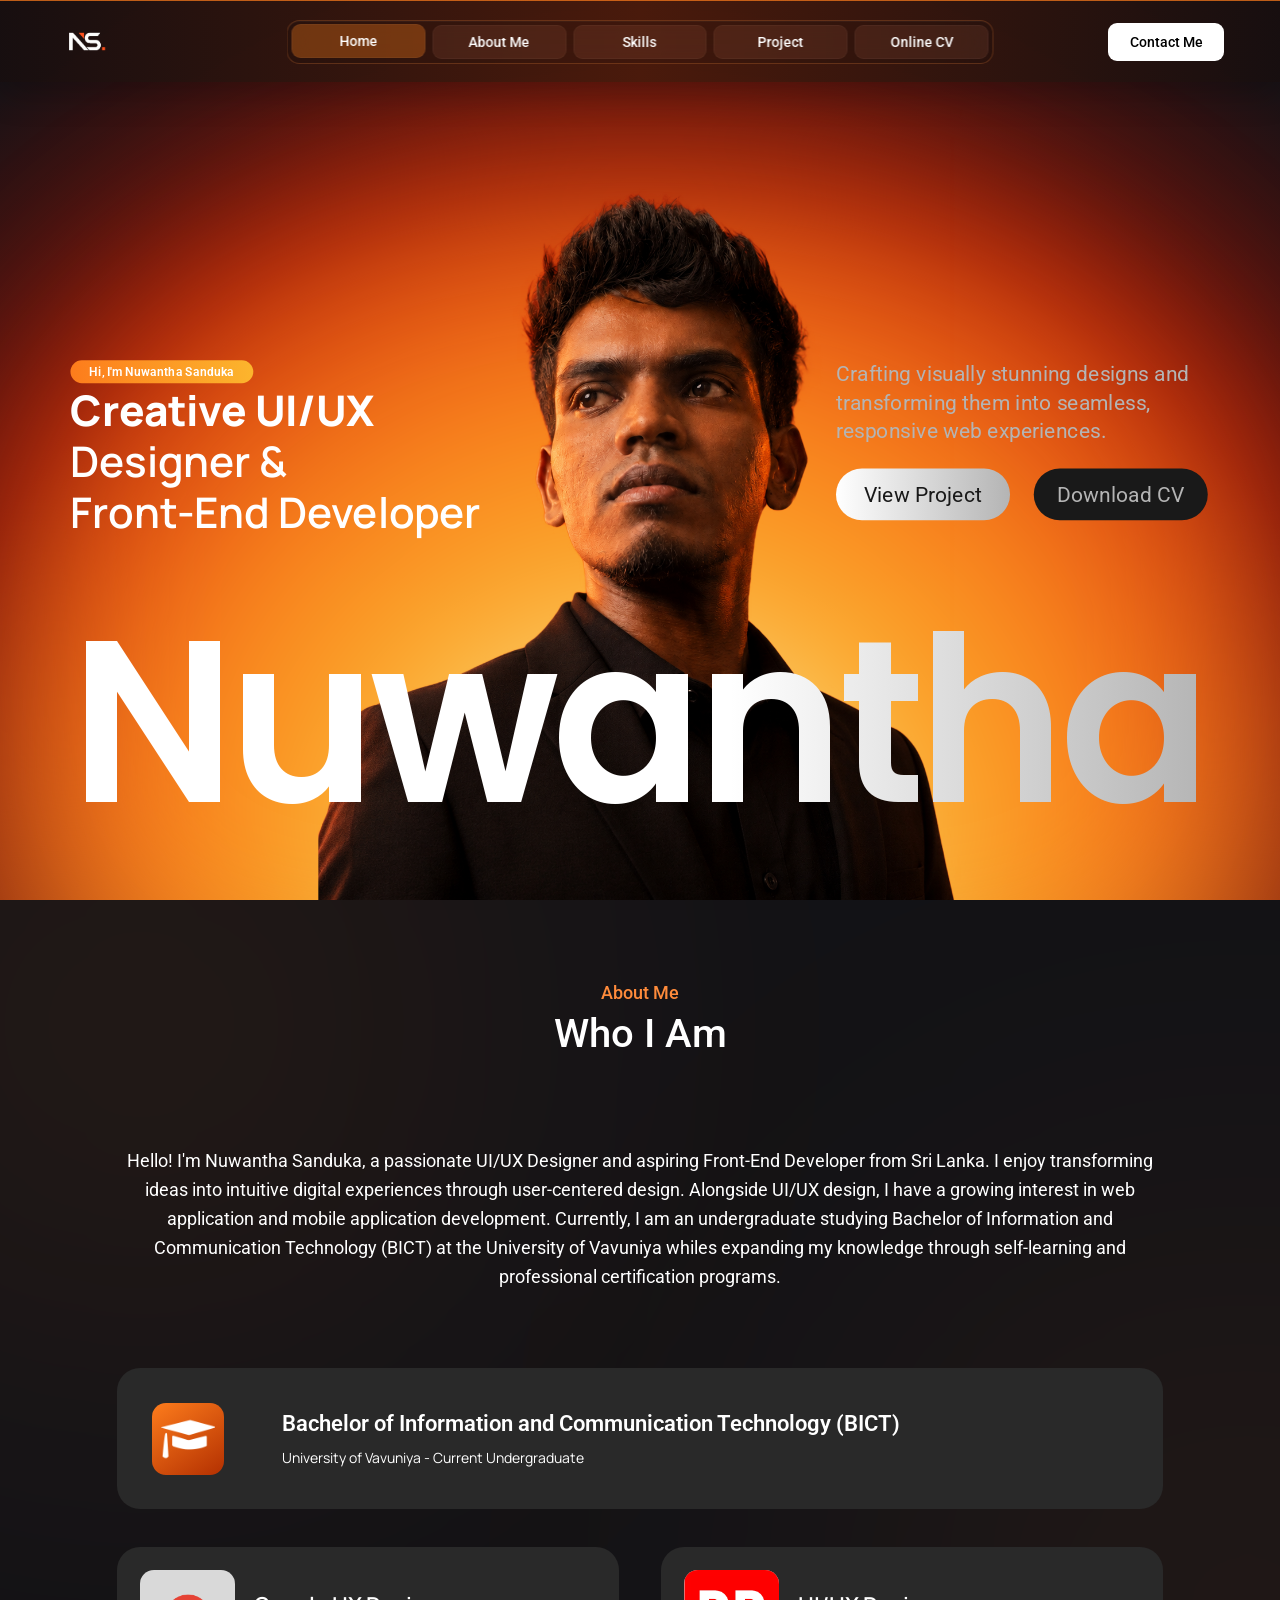
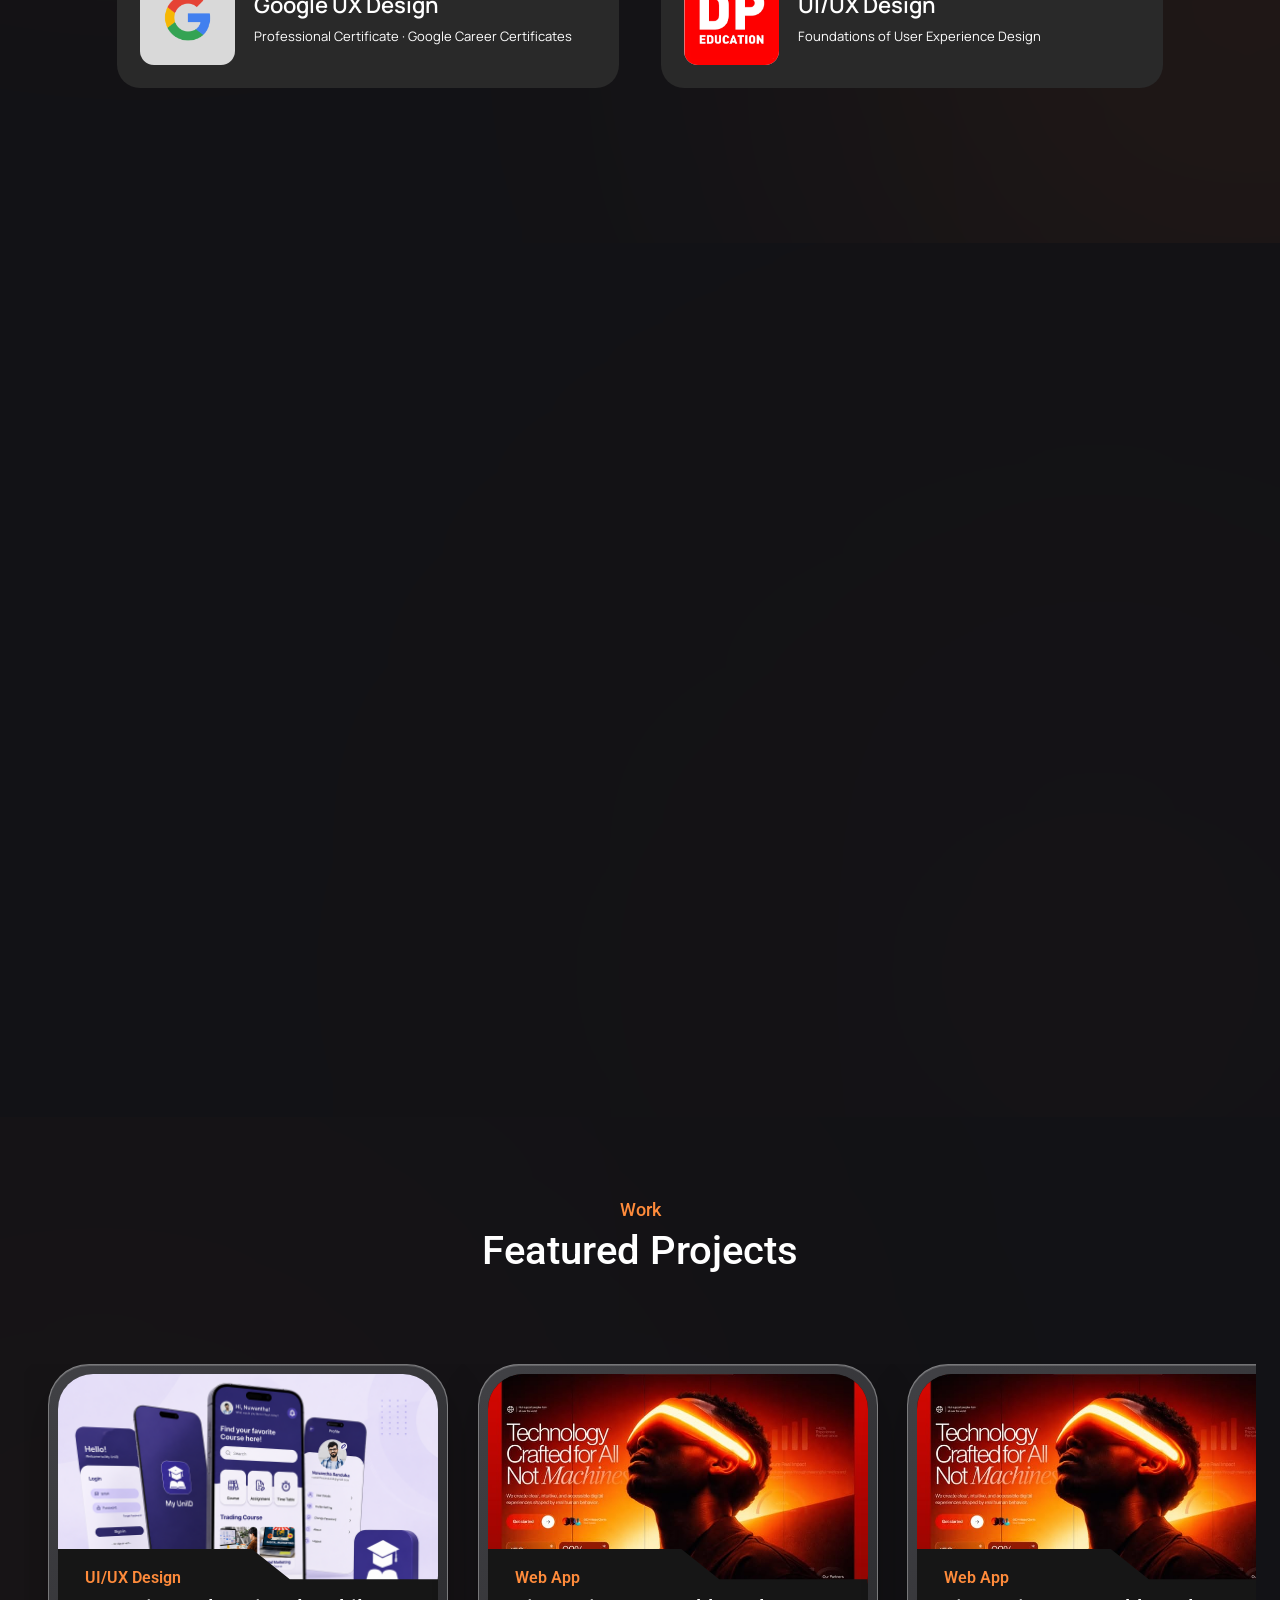
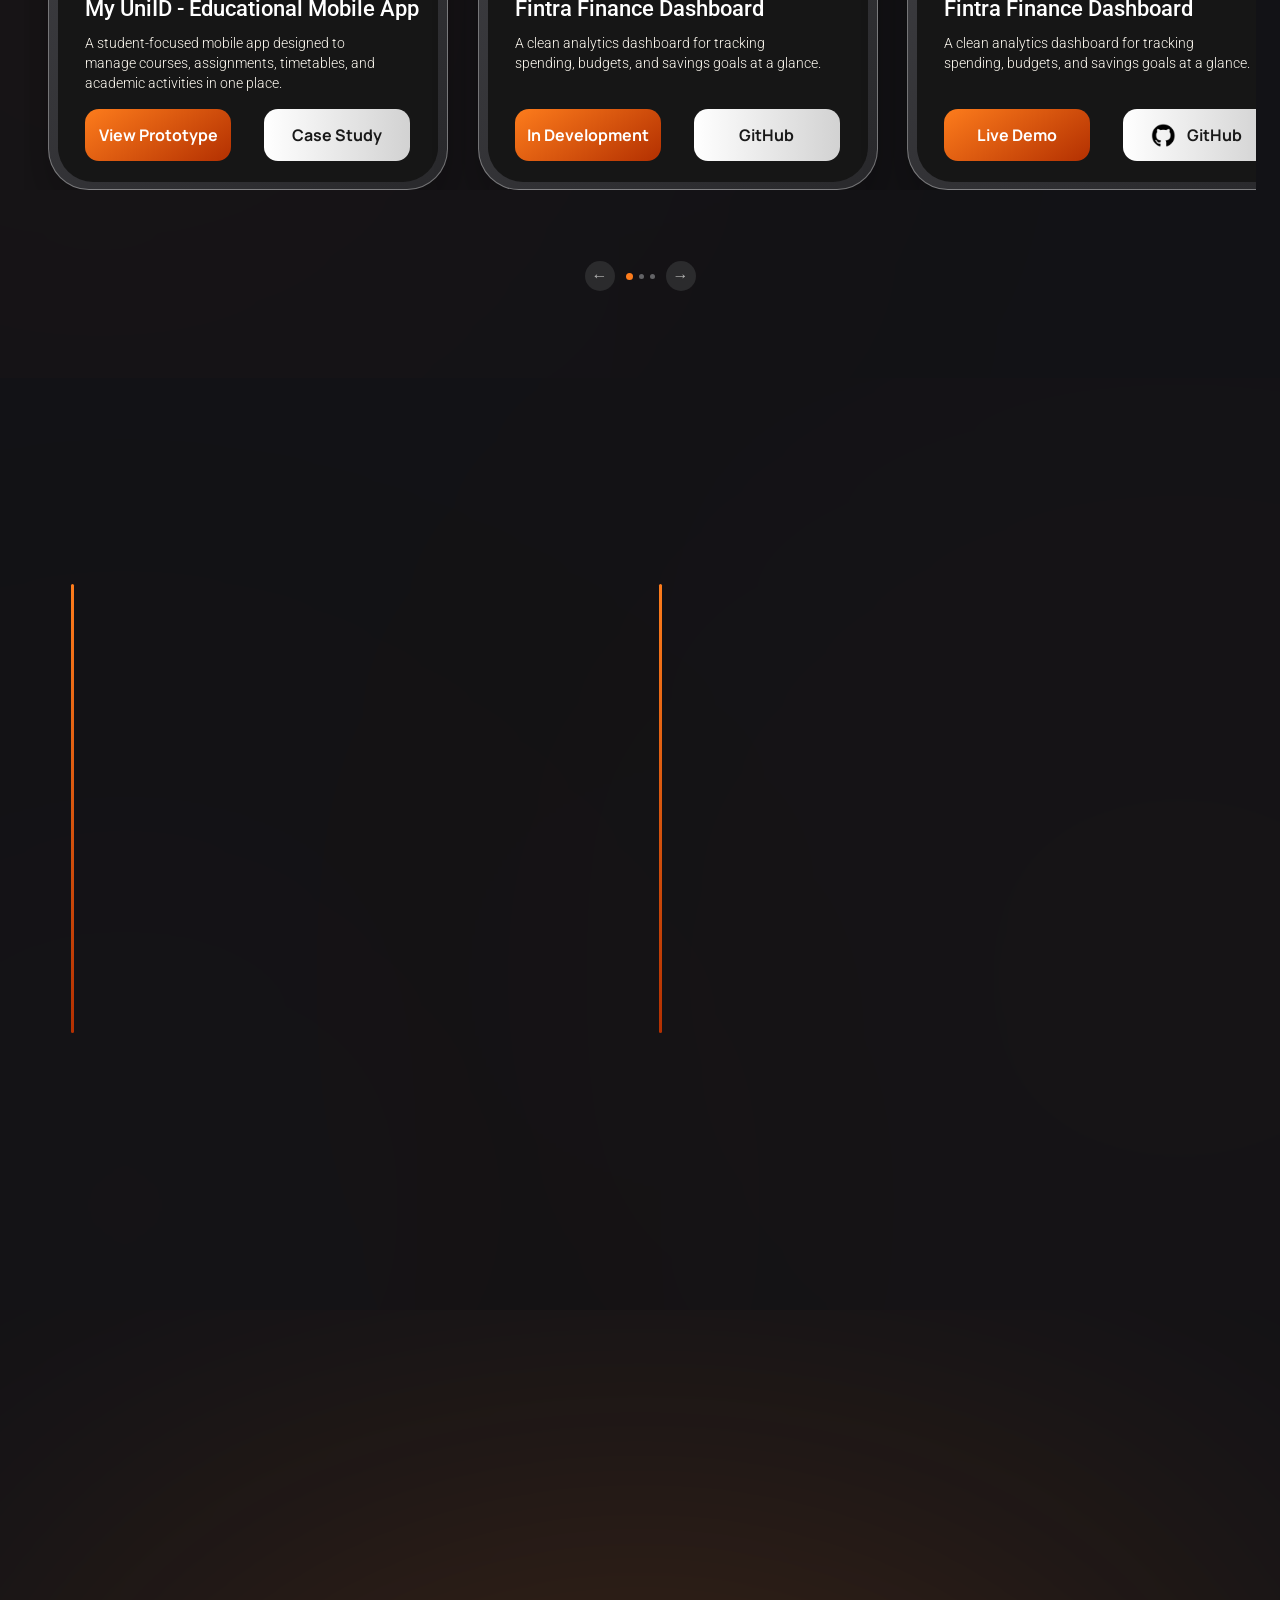
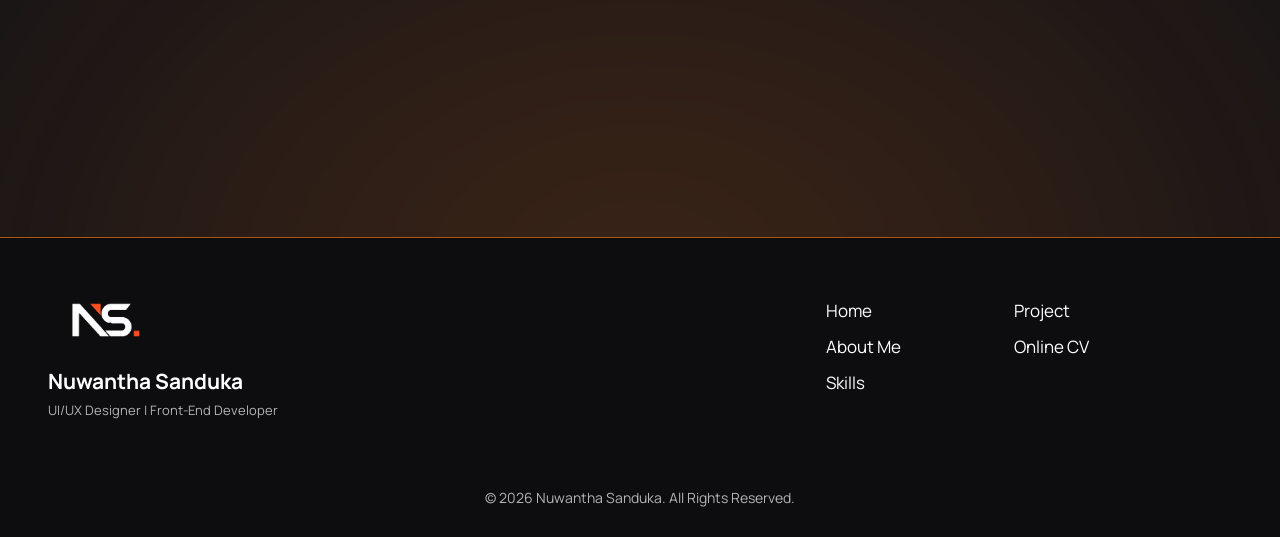
==== commit 398853e2: "Project card update" ====
--- a/index.html
+++ b/index.html
@@ -218,10 +218,10 @@
             <h3>Fintra Finance Dashboard</h3>
             <p class="project-description">A clean analytics dashboard for tracking spending, budgets, and savings goals at a glance.</p>
             <div class="project-buttons">
-              <button class="project-link demo-link" type="button" data-project-action>Live Demo</button>
-              <button class="project-link github-link" type="button" data-project-action>
-                <img src="assets/images/github.png" alt=""> GitHub
-              </button>
+              <button class="project-link demo-link" type="button" data-project-action>In Development</button>
+              <a class="project-link github-link" type="button" data-project-action>
+                 GitHub
+              </a>
             </div>
           </div>
         </article>
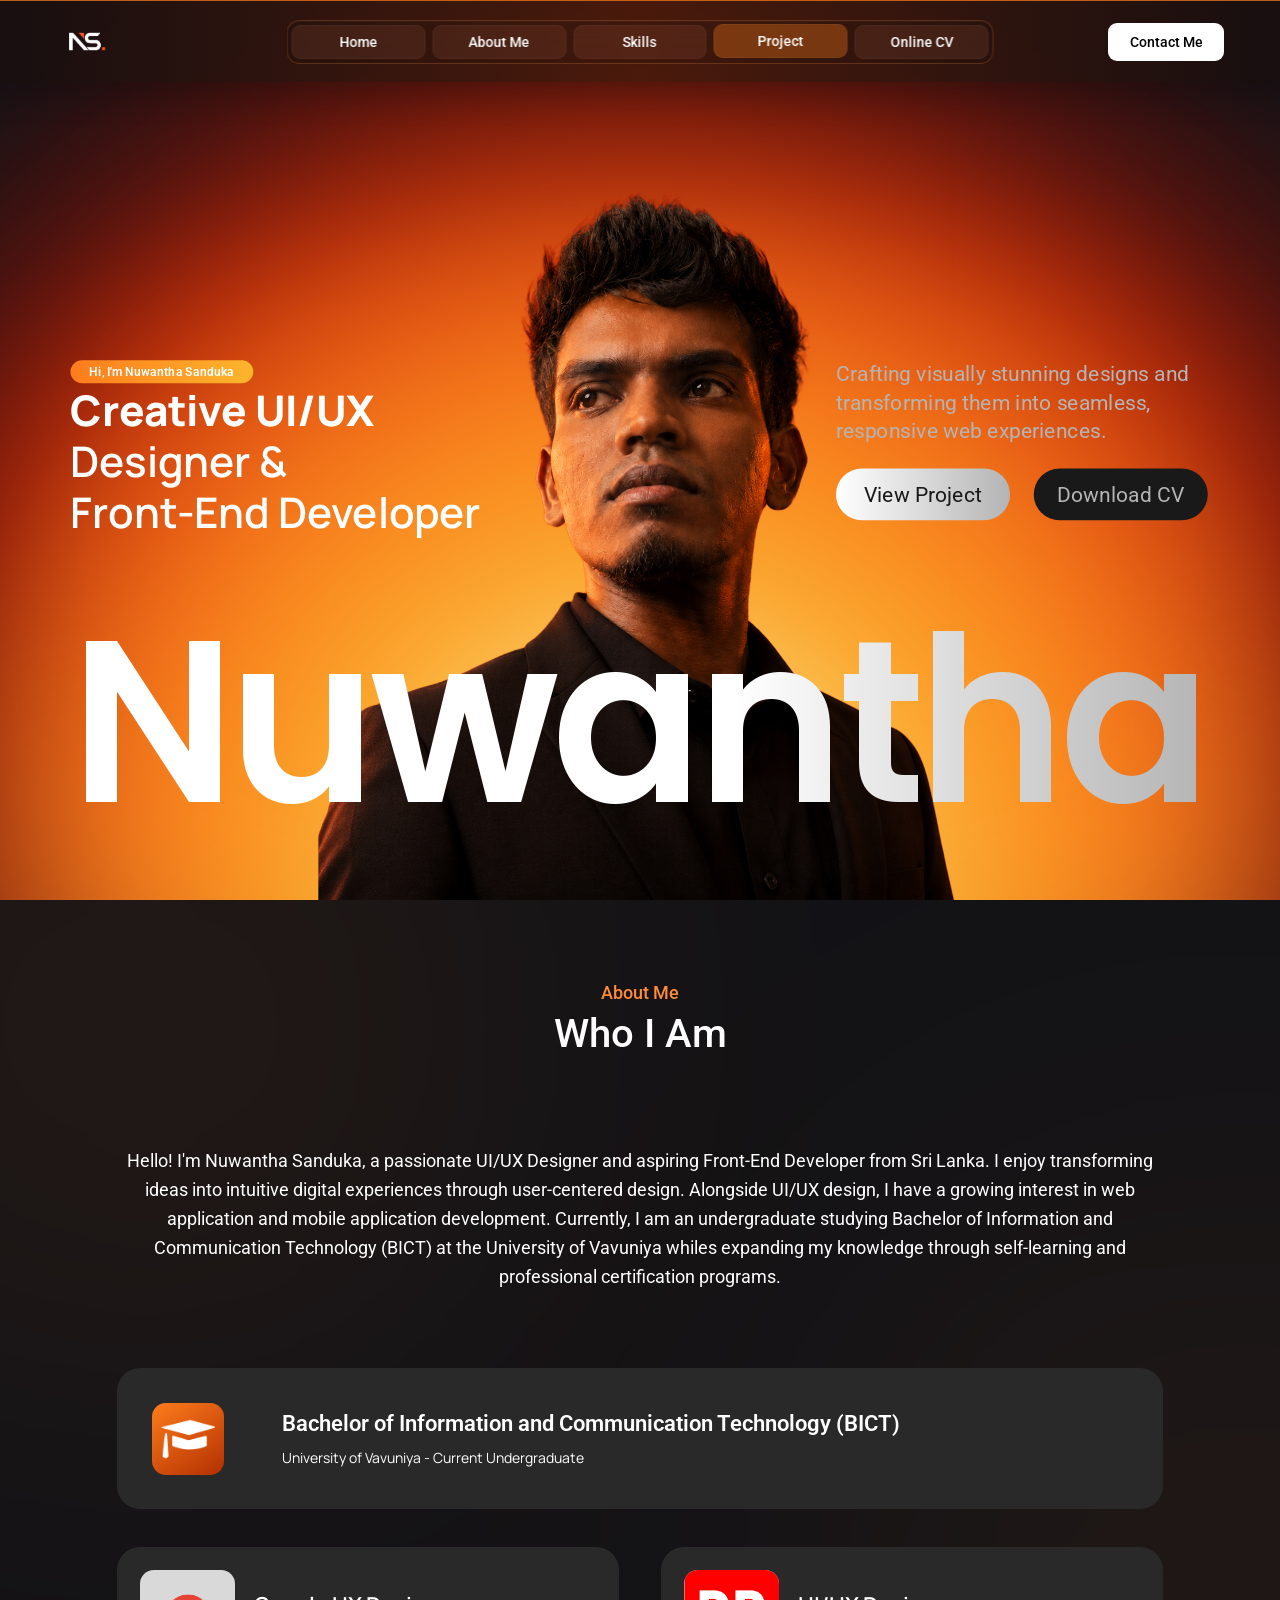
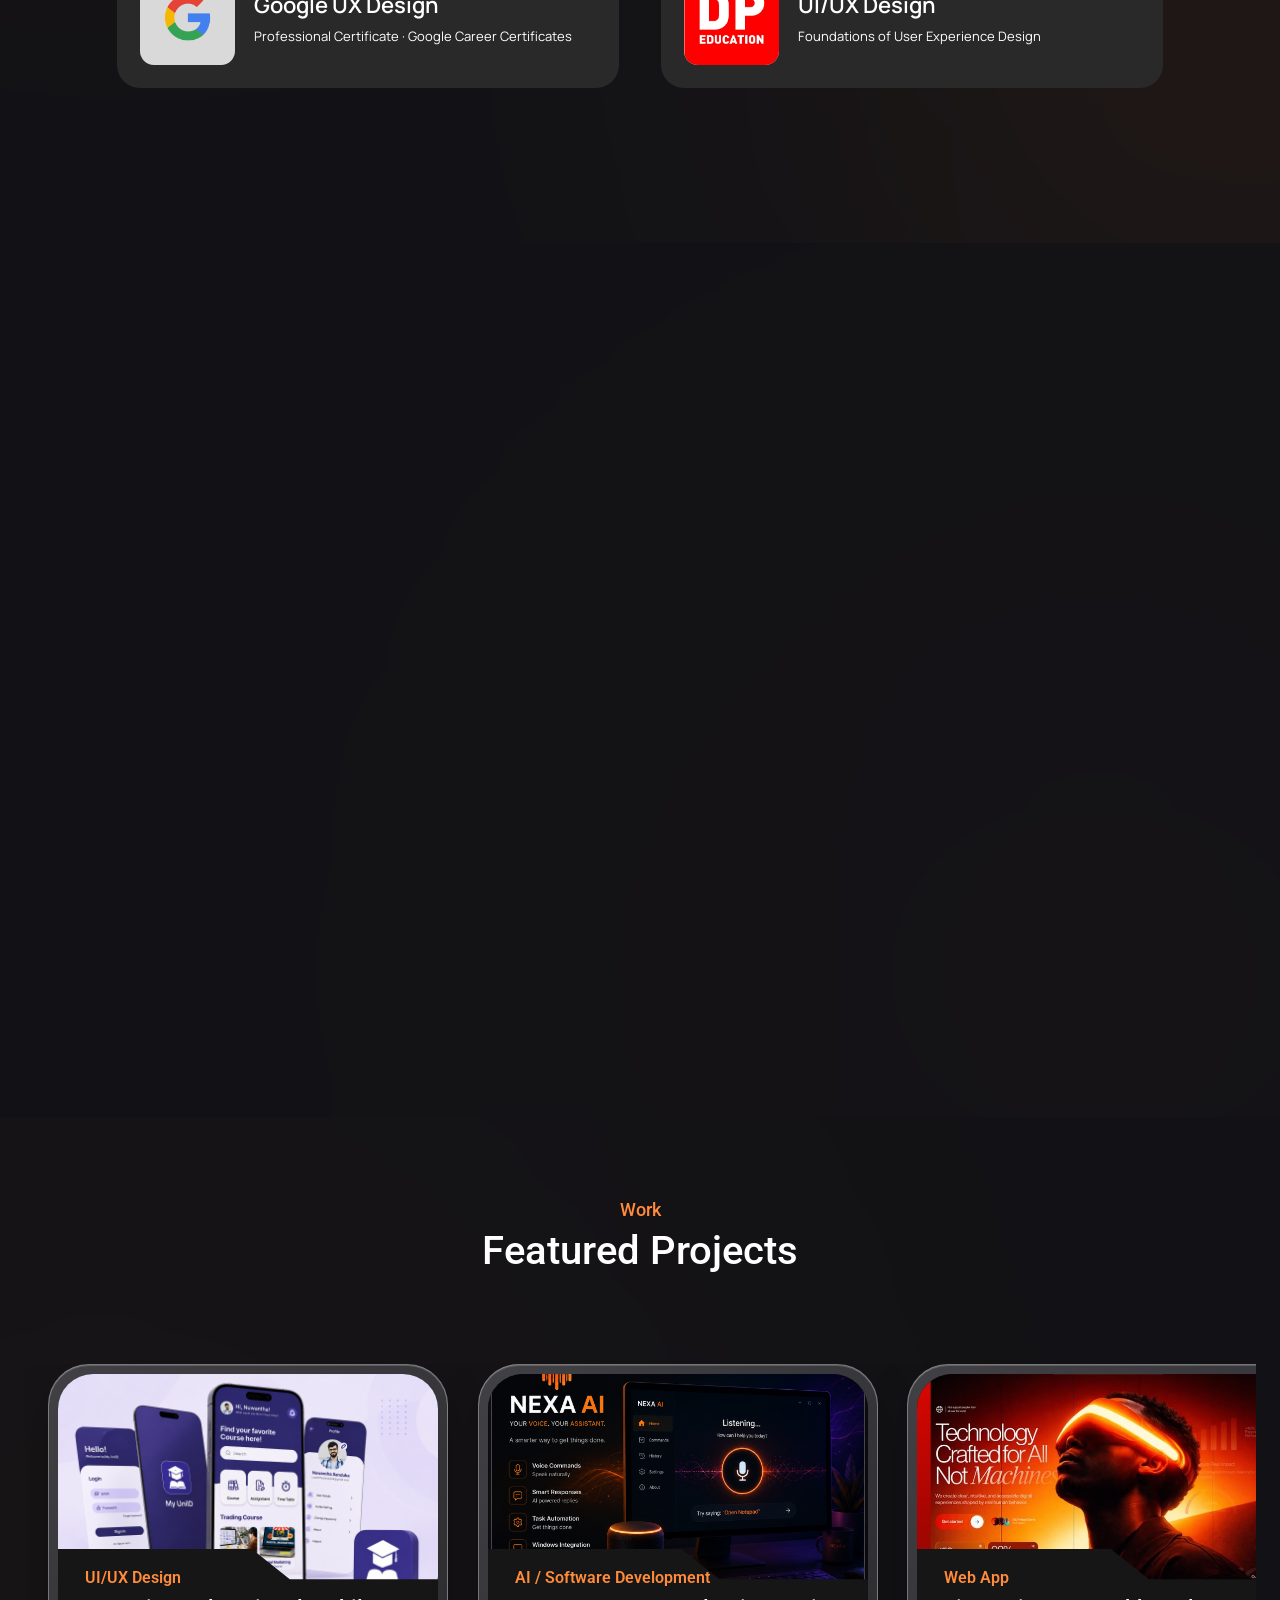
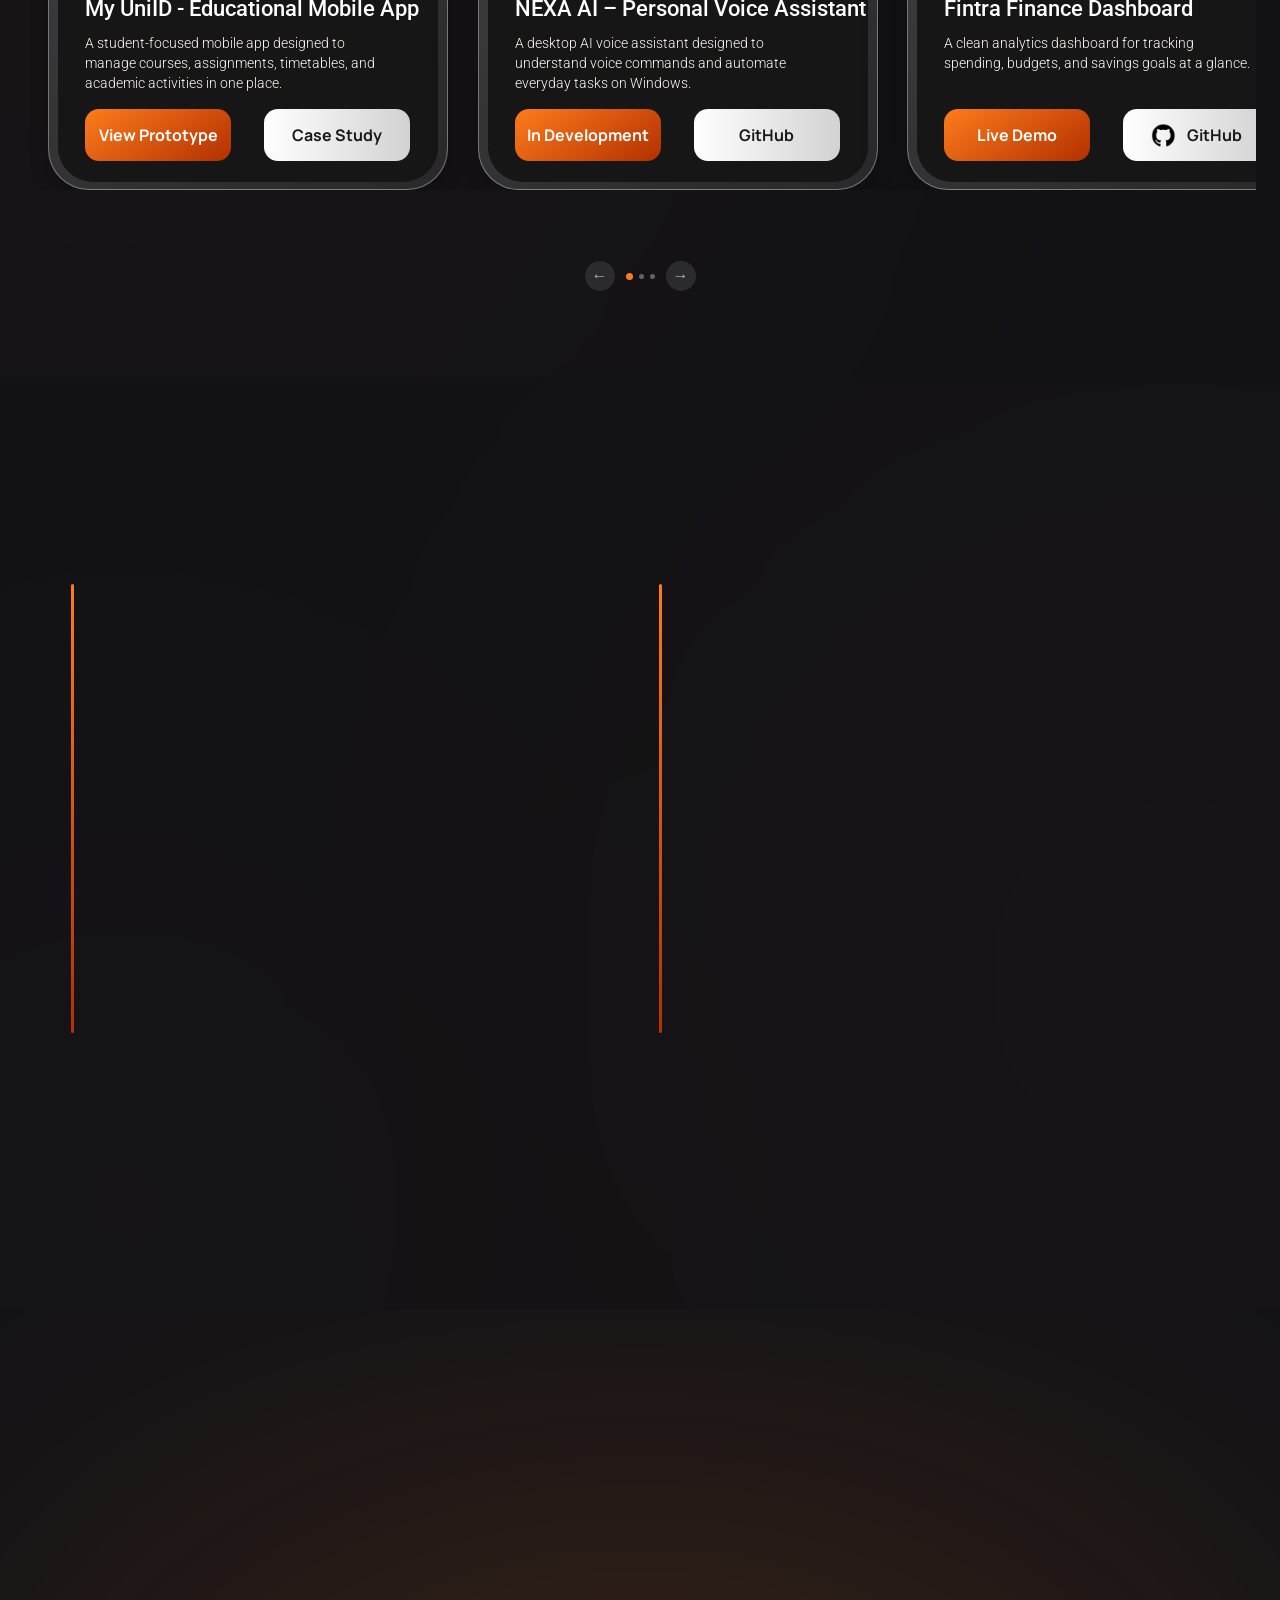
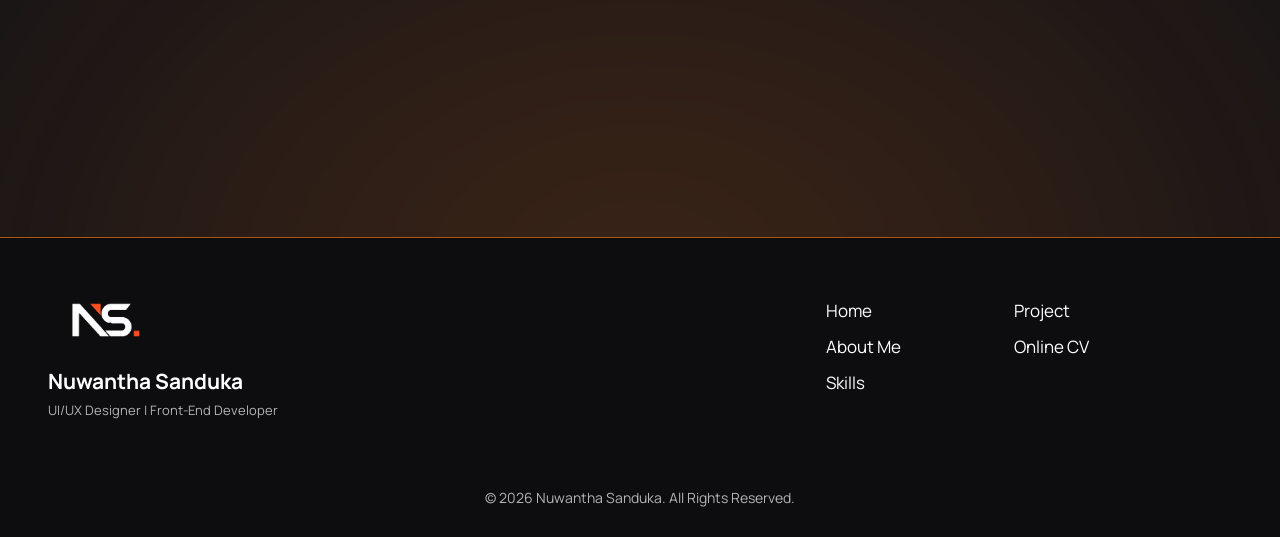
==== commit 57c4fecb: "project card update" ====
--- a/index.html
+++ b/index.html
@@ -211,12 +211,12 @@
         </article>
 
         <article class="project-card reveal">
-          <img class="project-image" src="assets/images/project-fintra.jpg" alt="Fintra Finance Dashboard project preview">
+          <img class="project-image" src="assets/images/NexaAI cover.png" alt="Fintra Finance Dashboard project preview">
           <div class="project-panel" aria-hidden="true"></div>
           <div class="project-content">
-            <p class="project-type">Web App</p>
-            <h3>Fintra Finance Dashboard</h3>
-            <p class="project-description">A clean analytics dashboard for tracking spending, budgets, and savings goals at a glance.</p>
+            <p class="project-type">AI / Software Development</p>
+            <h3>NEXA AI – Personal Voice Assistant</h3>
+            <p class="project-description">A desktop AI voice assistant designed to understand voice commands and automate everyday tasks on Windows.</p>
             <div class="project-buttons">
               <button class="project-link demo-link" type="button" data-project-action>In Development</button>
               <a class="project-link github-link" type="button" data-project-action>
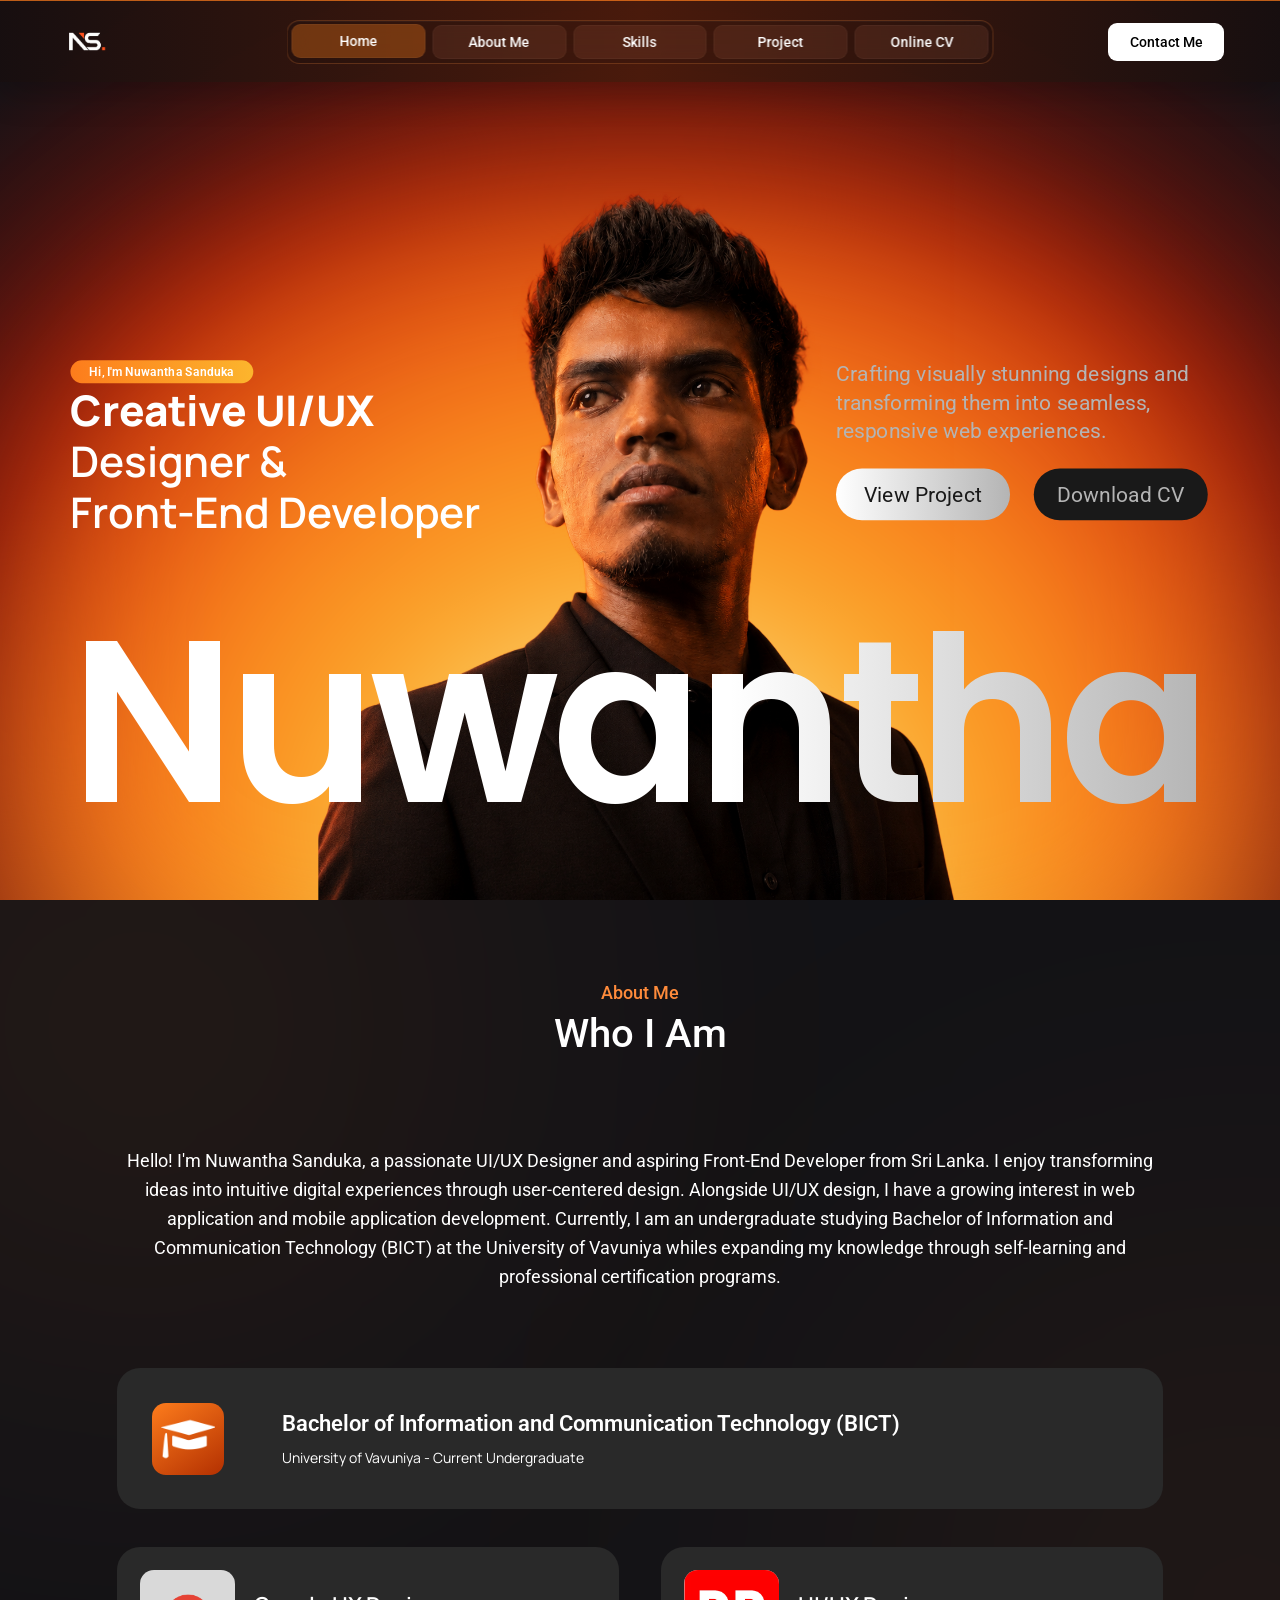
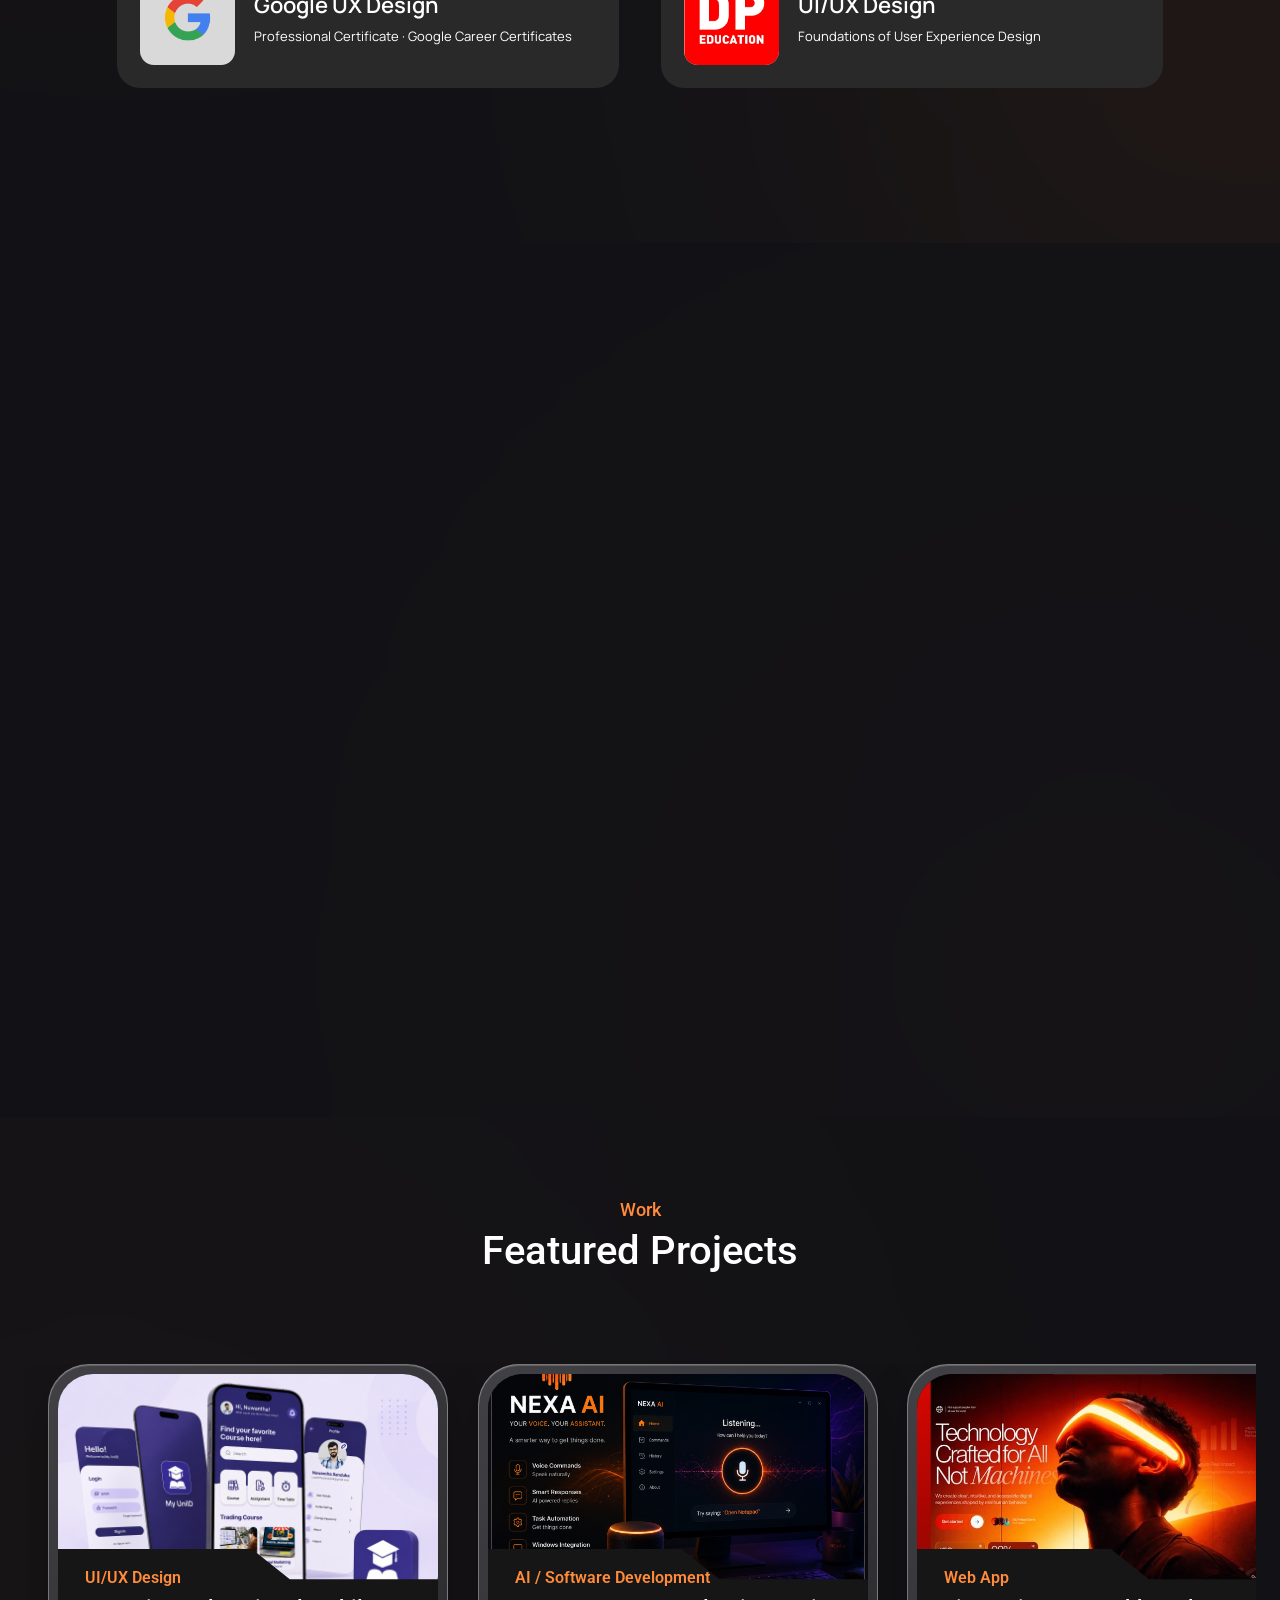
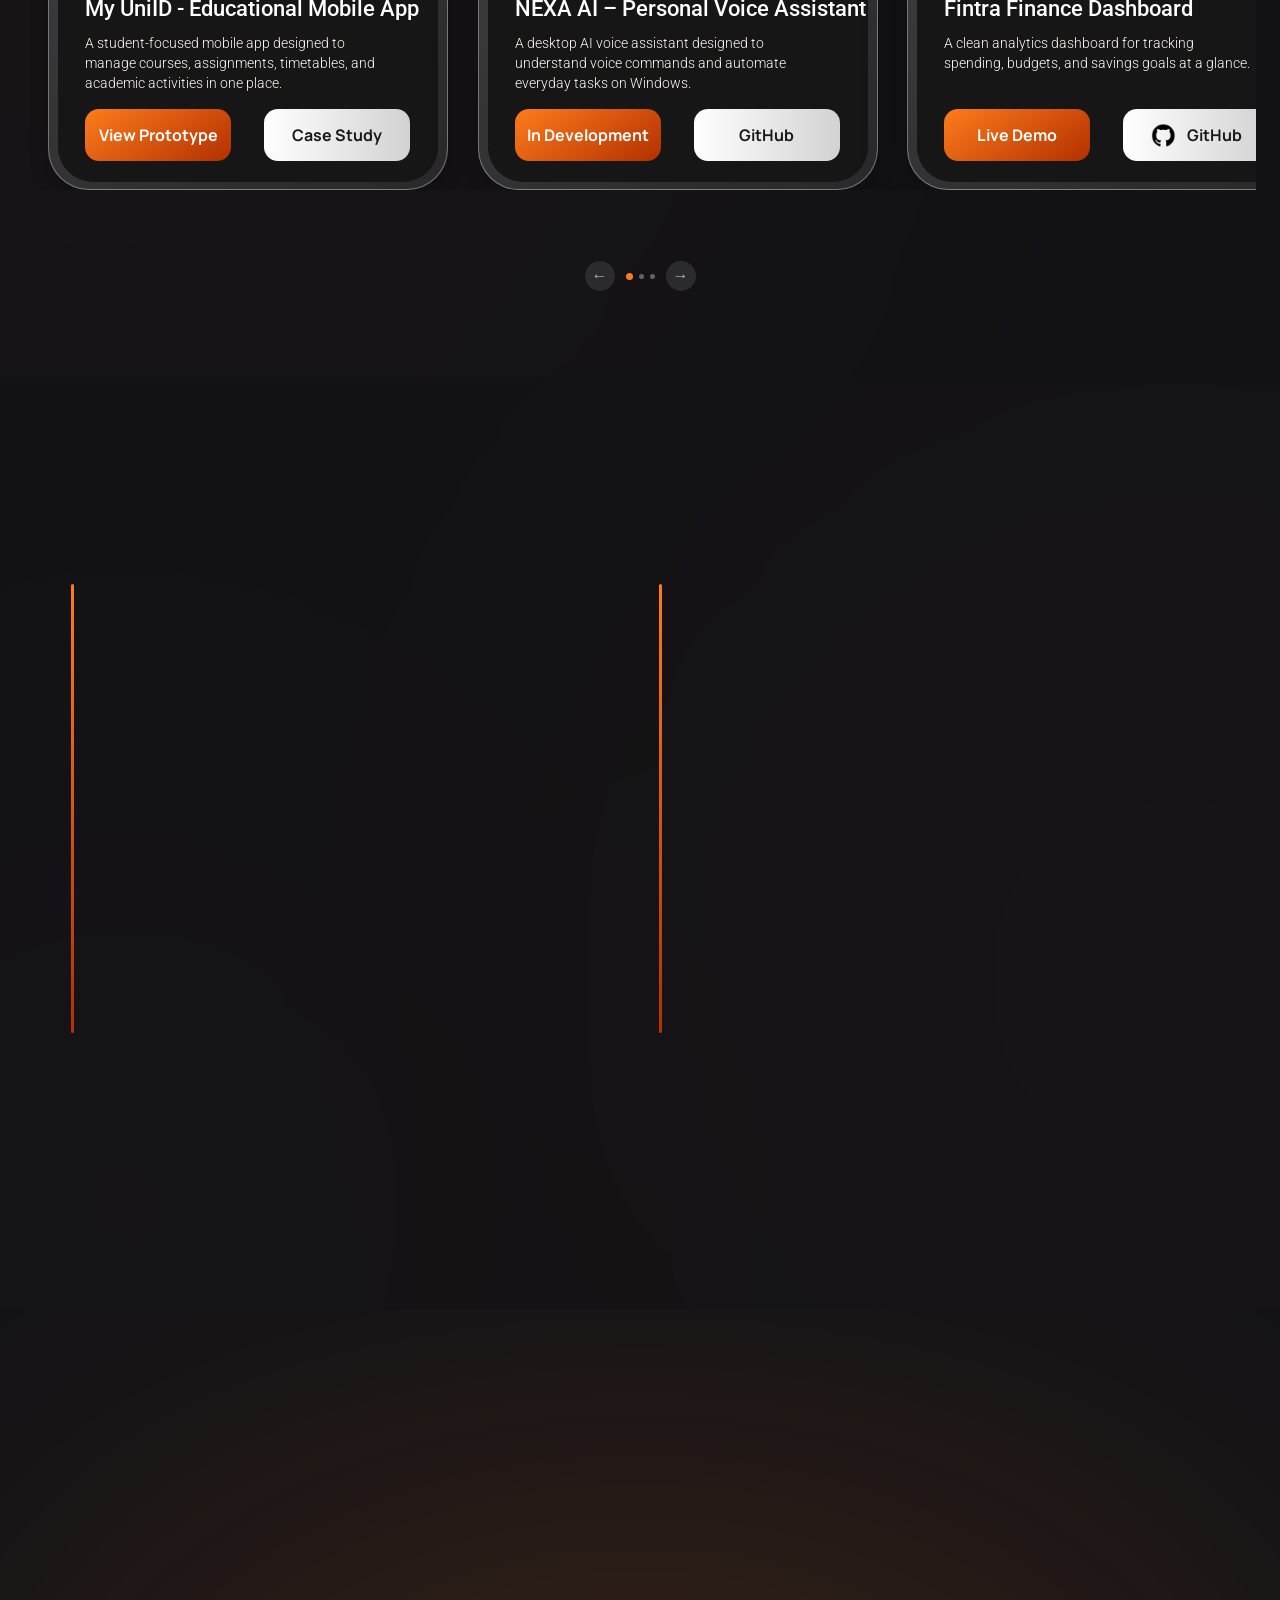
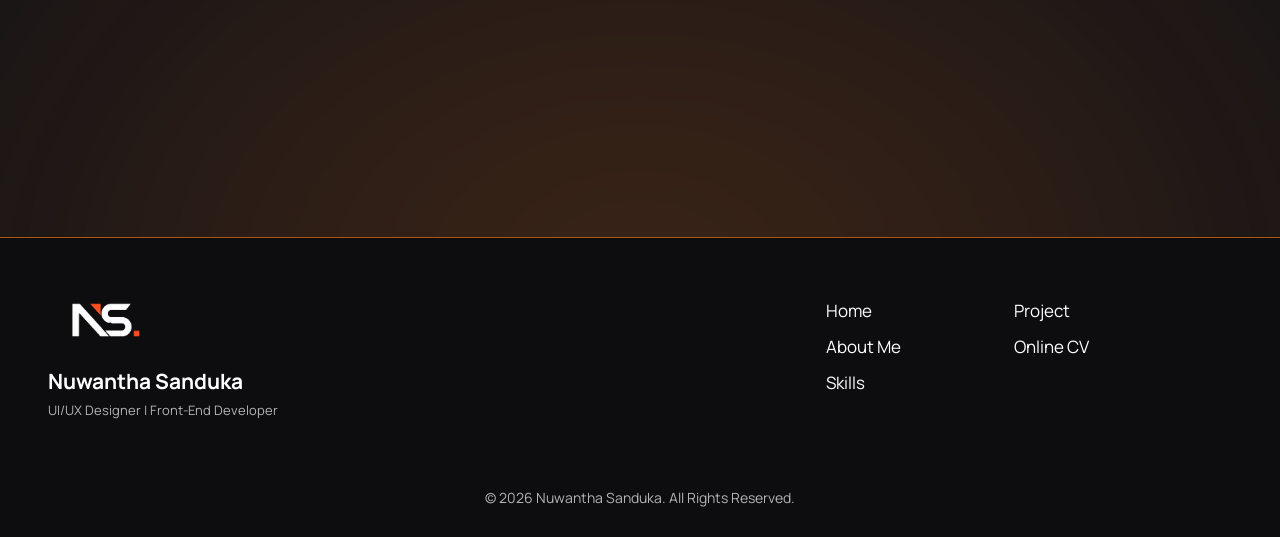
==== commit e7c26f9d: "Project 2 GitHub button update" ====
--- a/index.html
+++ b/index.html
@@ -219,7 +219,7 @@
             <p class="project-description">A desktop AI voice assistant designed to understand voice commands and automate everyday tasks on Windows.</p>
             <div class="project-buttons">
               <button class="project-link demo-link" type="button" data-project-action>In Development</button>
-              <a class="project-link github-link" type="button" data-project-action>
+              <a class="project-link github-link" href="https://github.com/NuwanthaSanduka/NEXA-AI" target="_blank" rel="noopener noreferrer">
                  GitHub
               </a>
             </div>
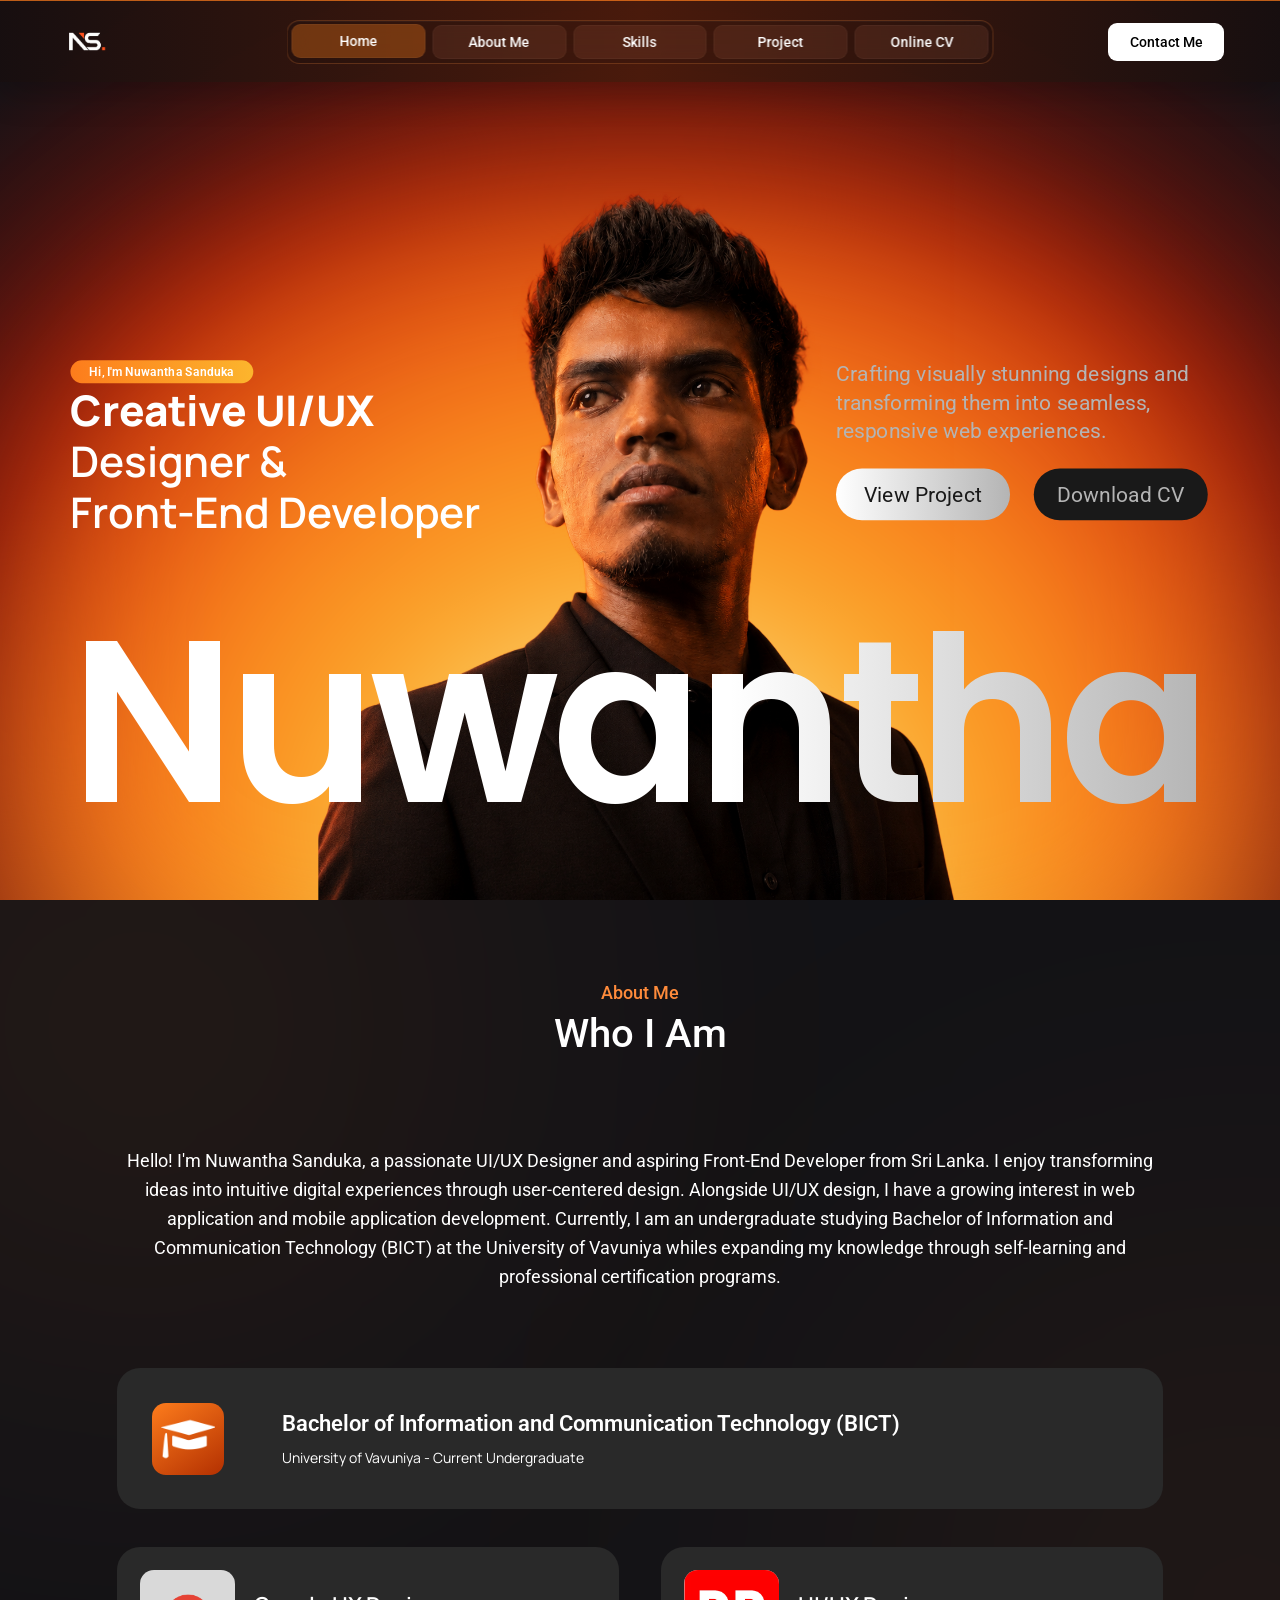
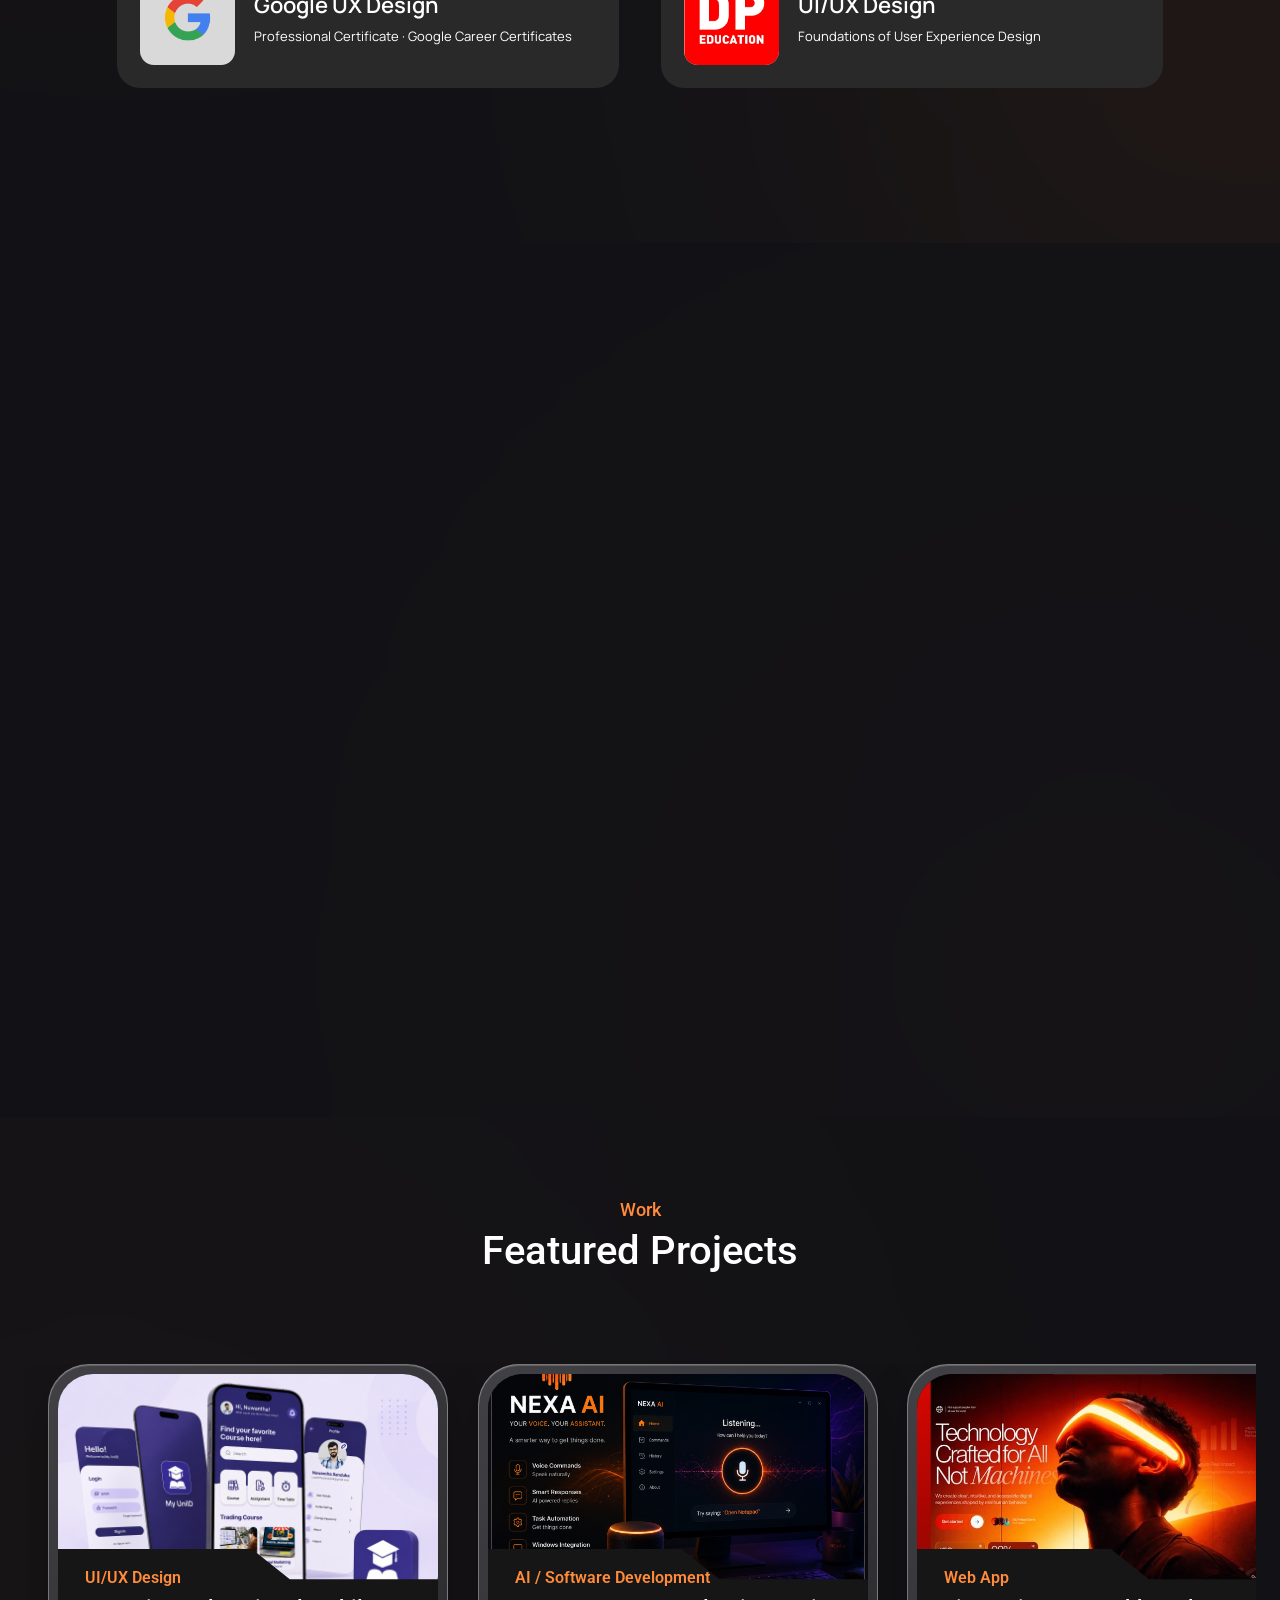
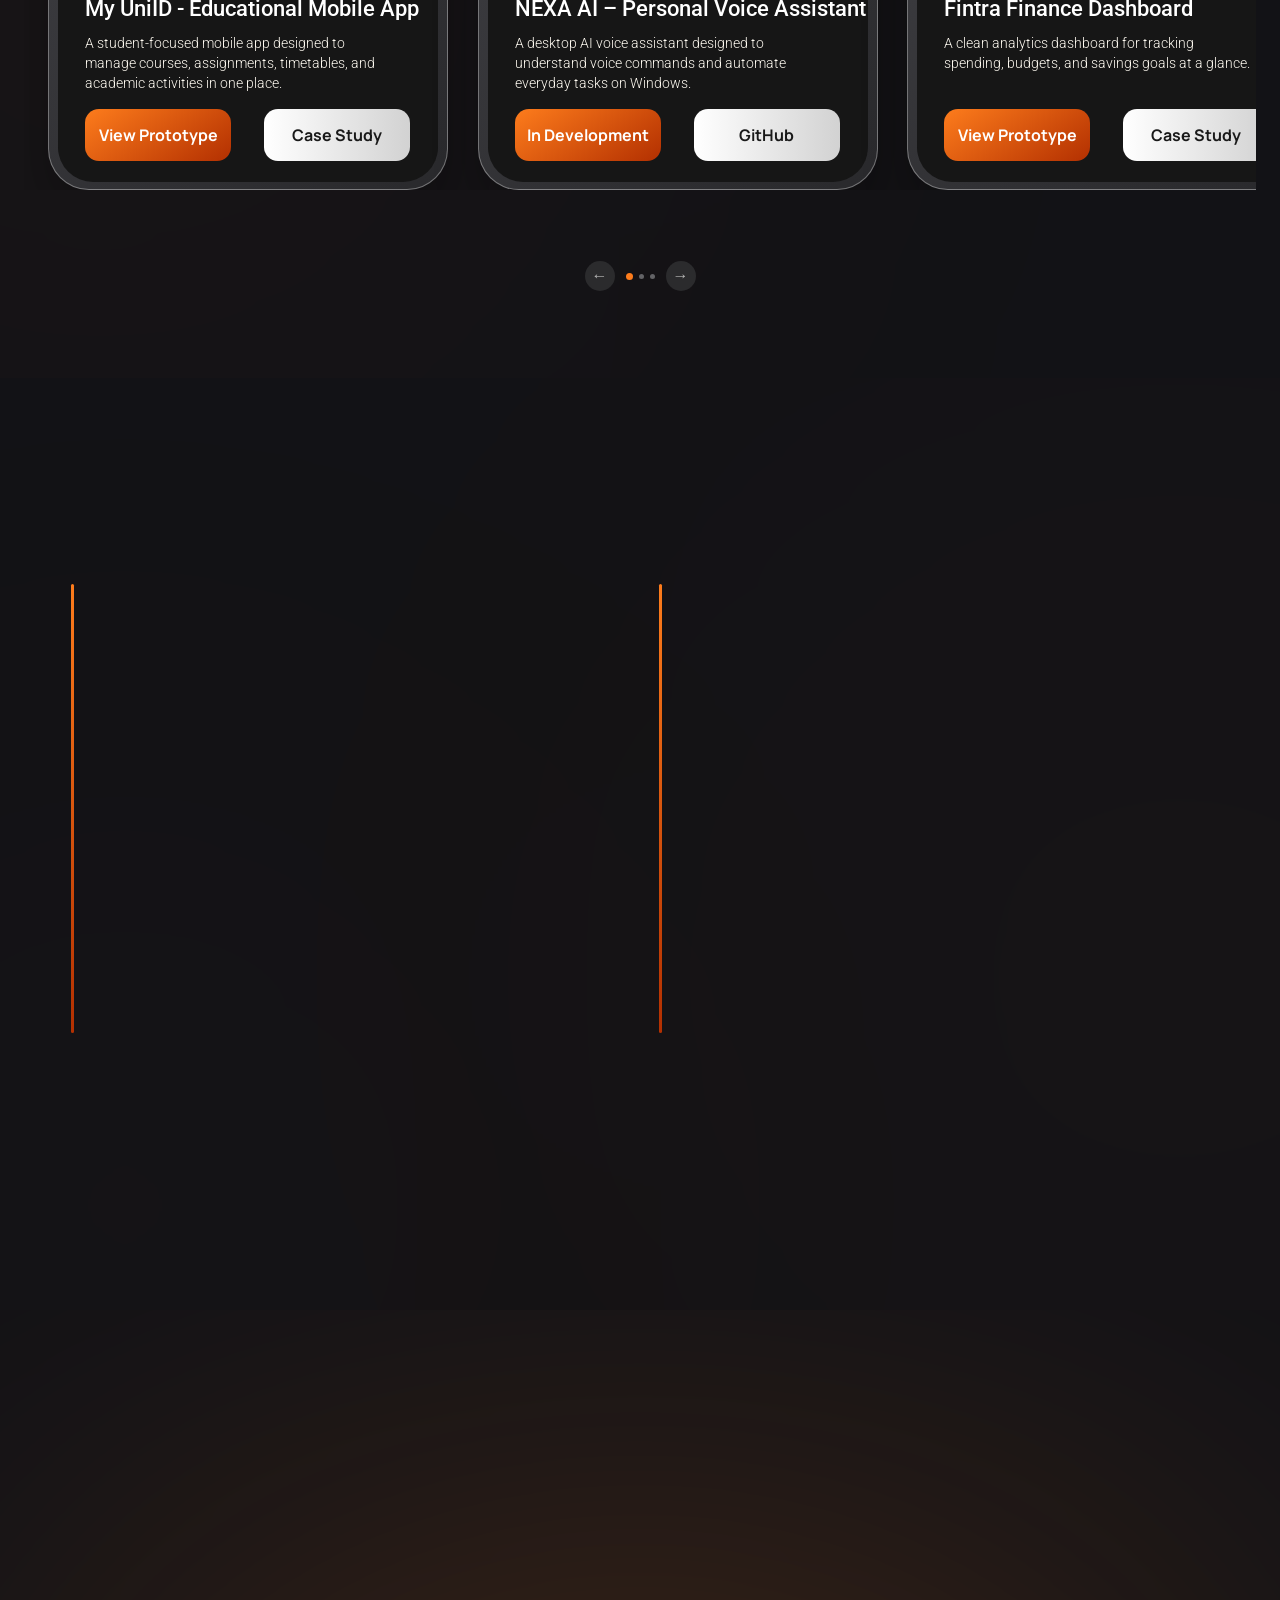
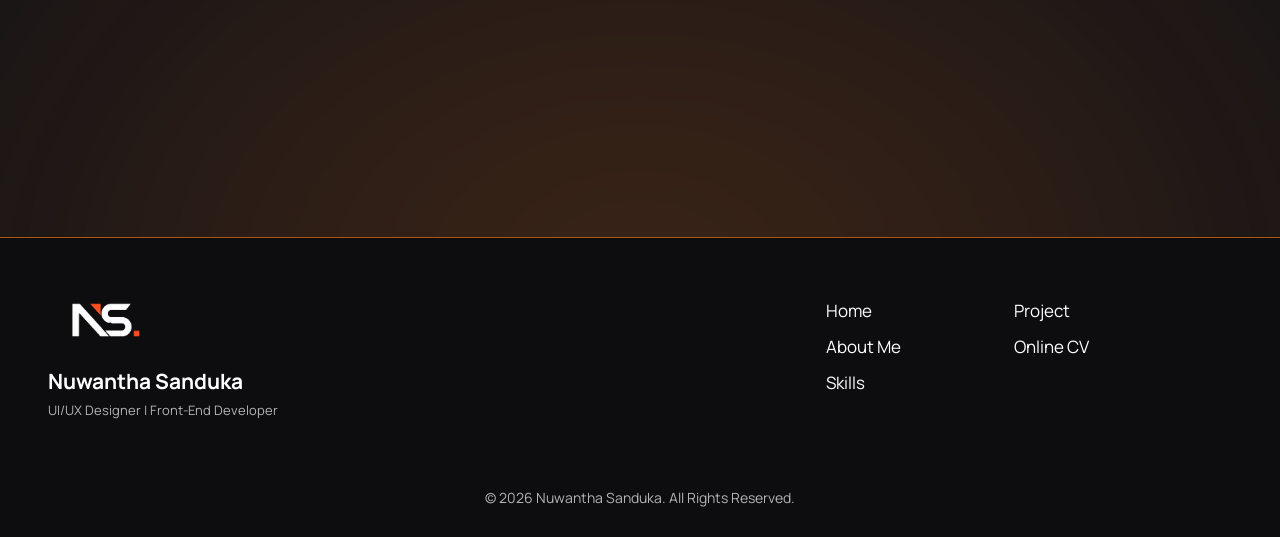
==== commit 2475a3c2: "add project card 3 deatails" ====
--- a/index.html
+++ b/index.html
@@ -234,10 +234,12 @@
             <h3>Fintra Finance Dashboard</h3>
             <p class="project-description">A clean analytics dashboard for tracking spending, budgets, and savings goals at a glance.</p>
             <div class="project-buttons">
-              <button class="project-link demo-link" type="button" data-project-action>Live Demo</button>
-              <button class="project-link github-link" type="button" data-project-action>
-                <img src="assets/images/github.png" alt=""> GitHub
-              </button>
+              <a class="project-link demo-link" 
+              href="https://www.figma.com/proto/gPGuYrAv4Hj5IrWh1h18HQ/Nexus-Systems?node-id=0-1&t=X0bwOVWUmOFN2H4a-1"
+              target="_blank" rel="noopener noreferrer">View Prototype</a>
+              <a class="project-link github-link" href="nexus-case-study.html" >
+                 Case Study
+              </a>
             </div>
           </div>
         </article>
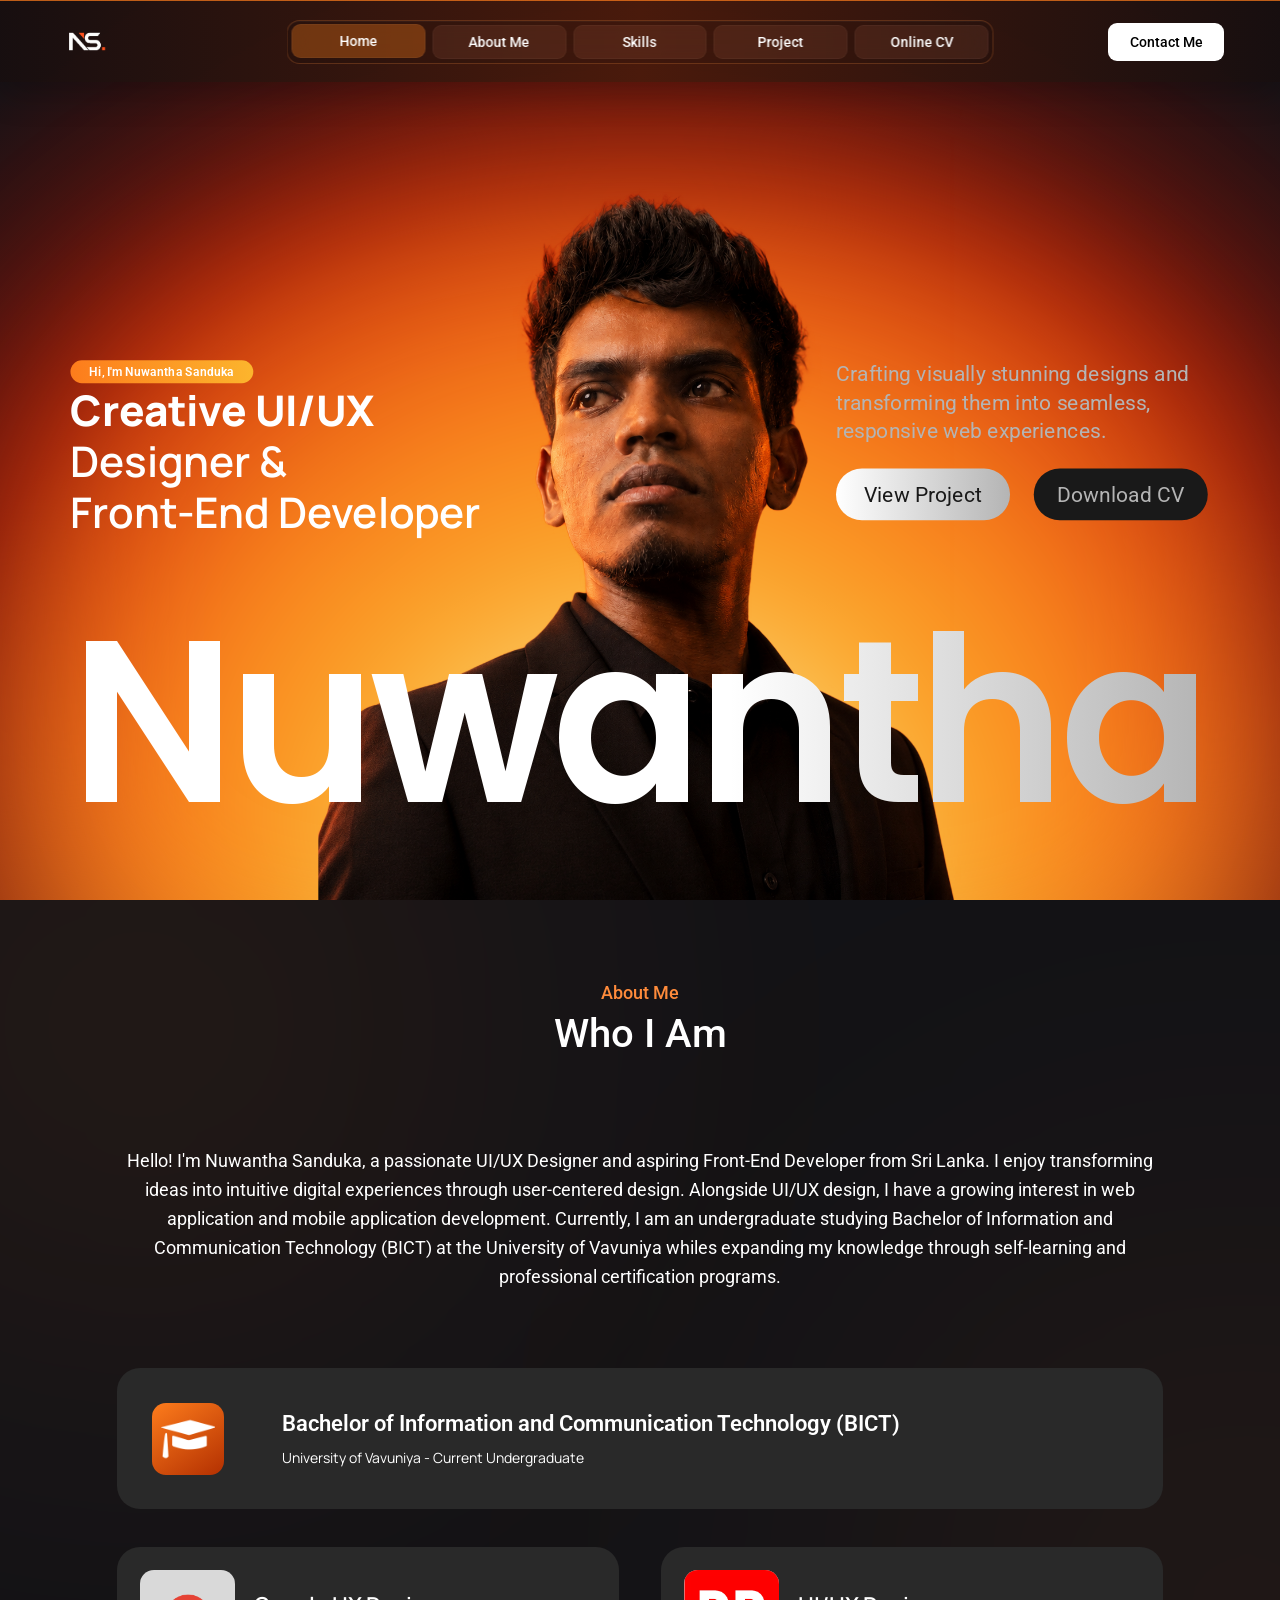
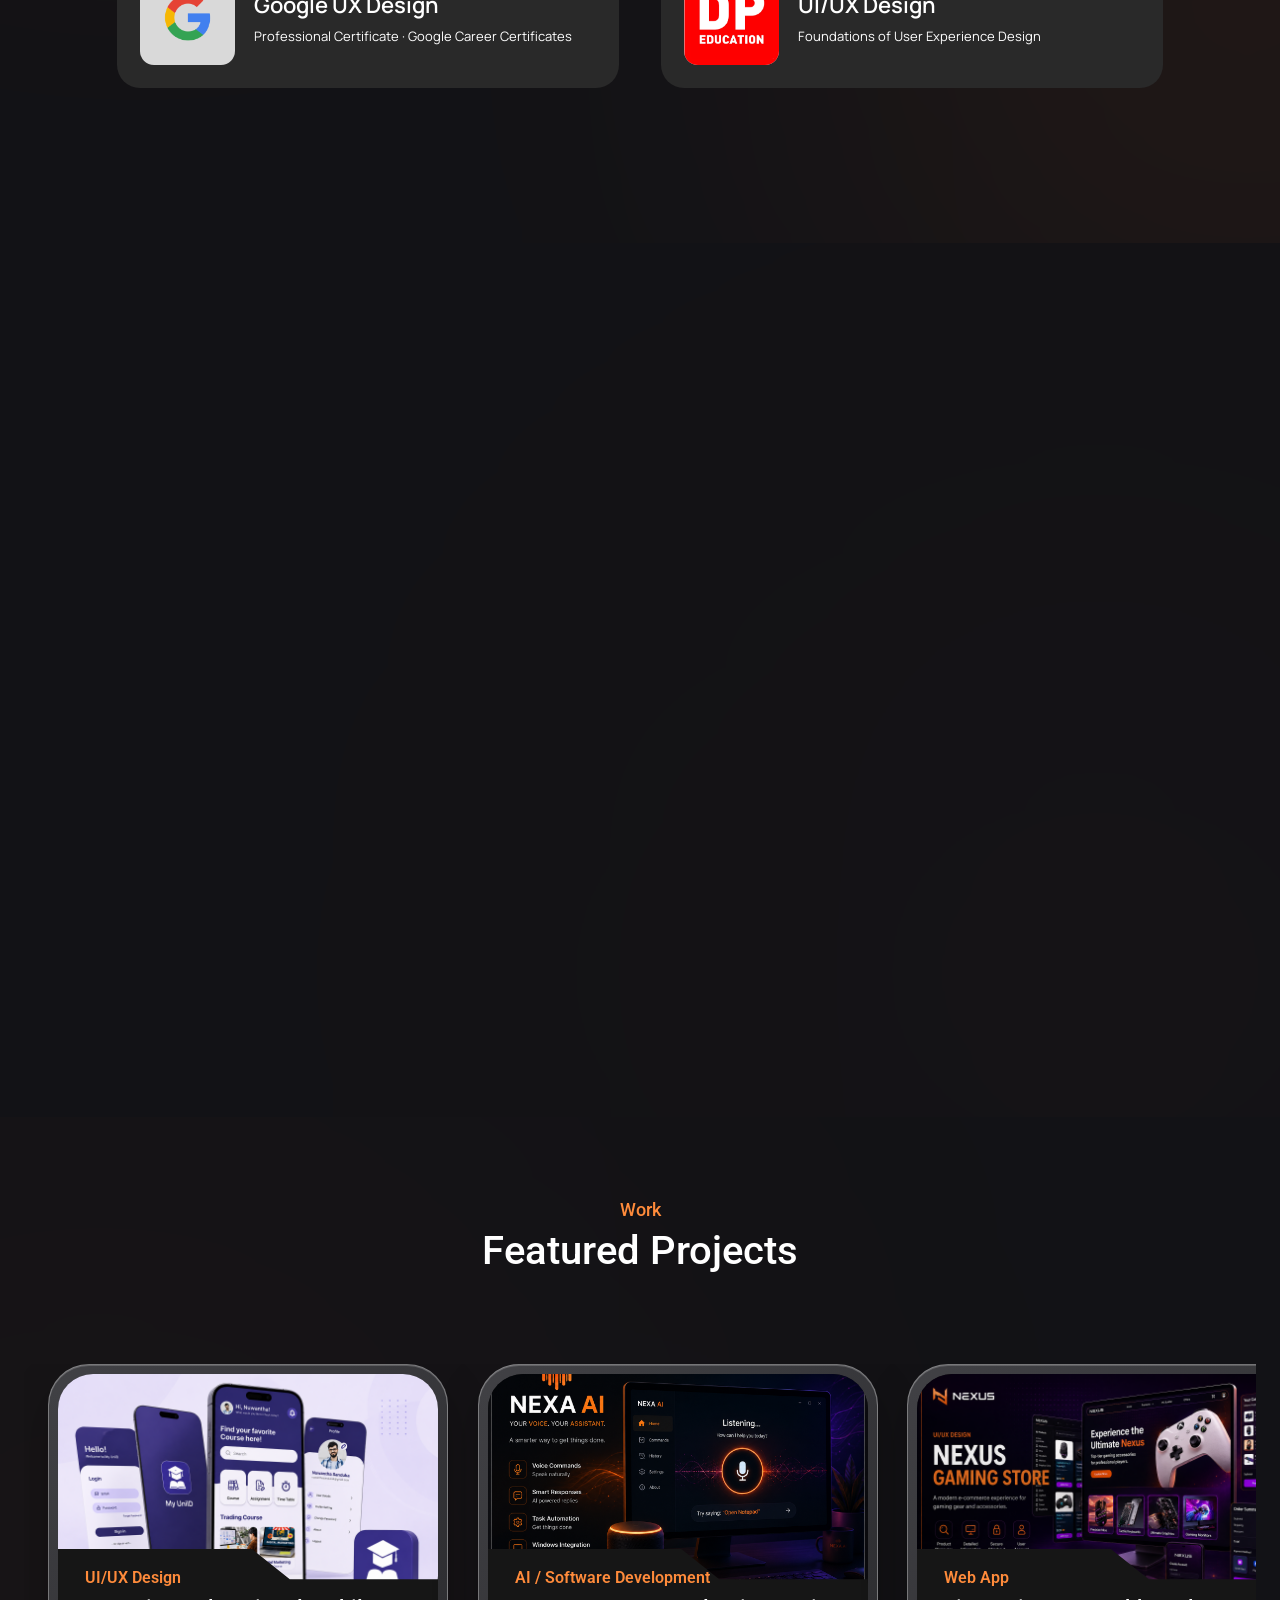
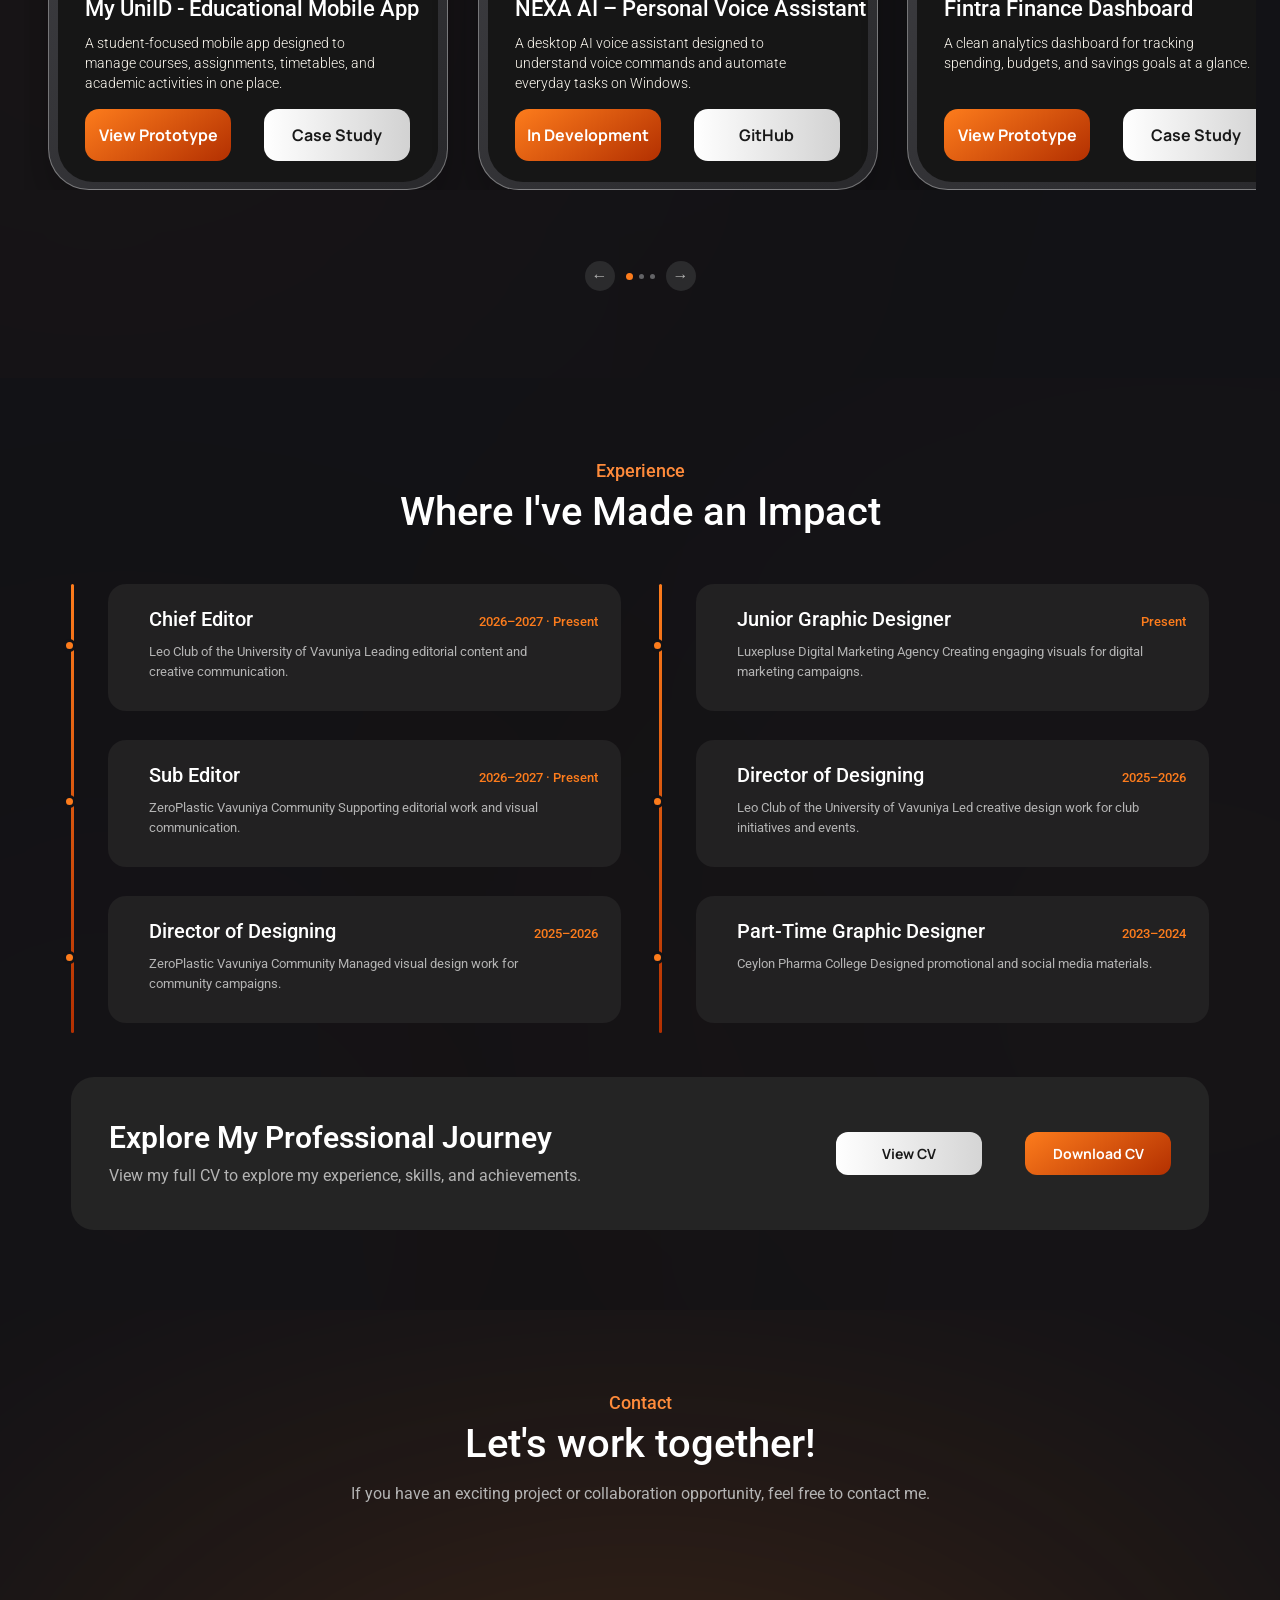
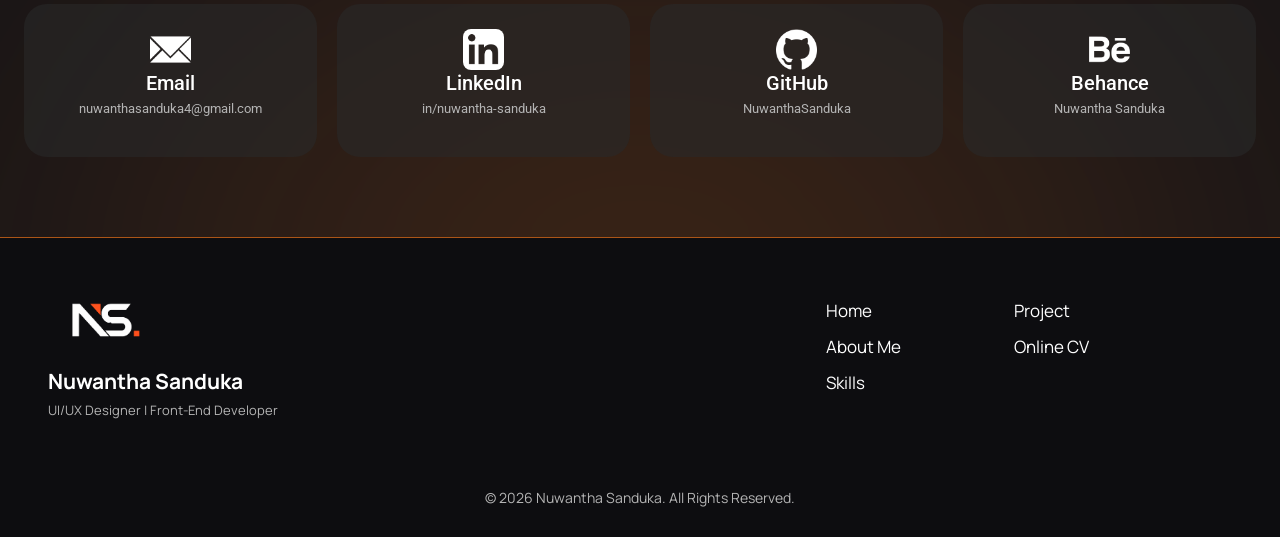
==== commit 0c1323d2: "Update product 3 image" ====
--- a/index.html
+++ b/index.html
@@ -227,7 +227,7 @@
         </article>
 
         <article class="project-card reveal">
-          <img class="project-image" src="assets/images/project-fintra.jpg" alt="Fintra Finance Dashboard project preview">
+          <img class="project-image" src="assets/images/nexus cover.png" alt="Fintra Finance Dashboard project preview">
           <div class="project-panel" aria-hidden="true"></div>
           <div class="project-content">
             <p class="project-type">Web App</p>
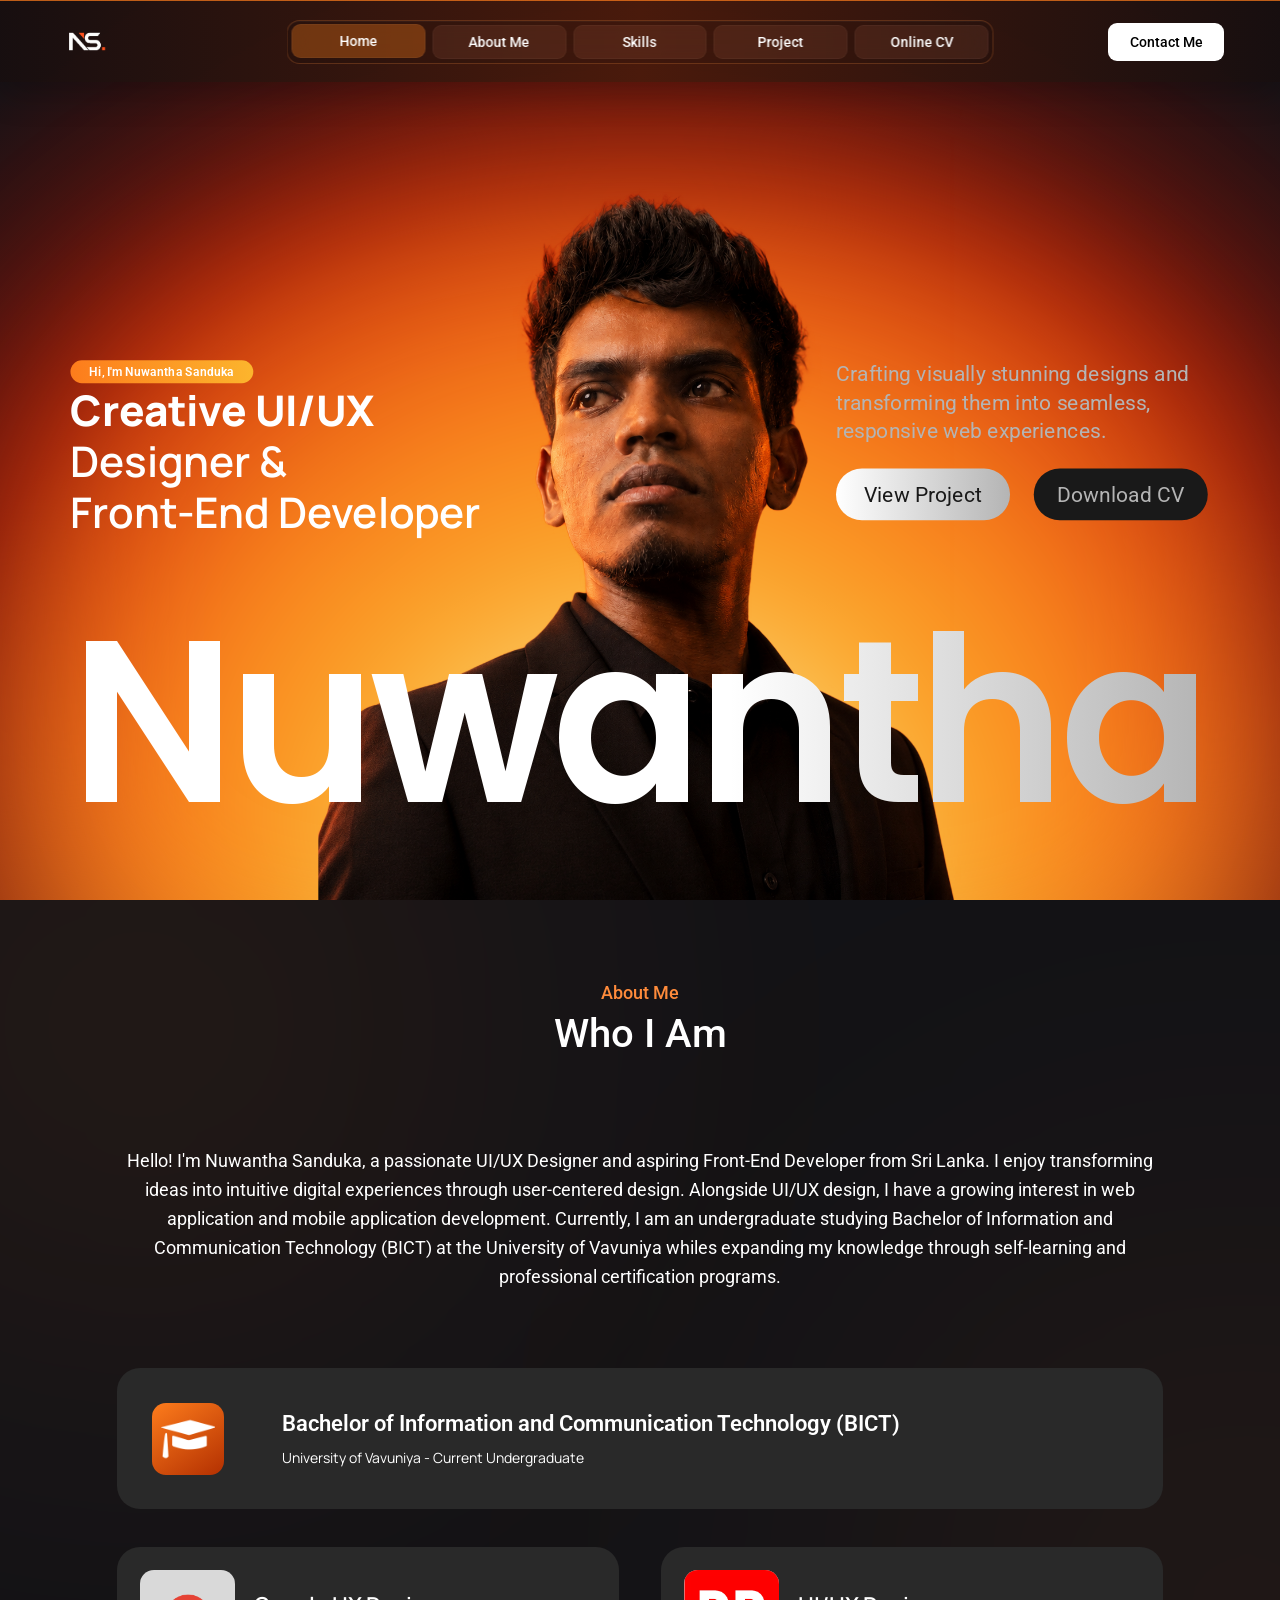
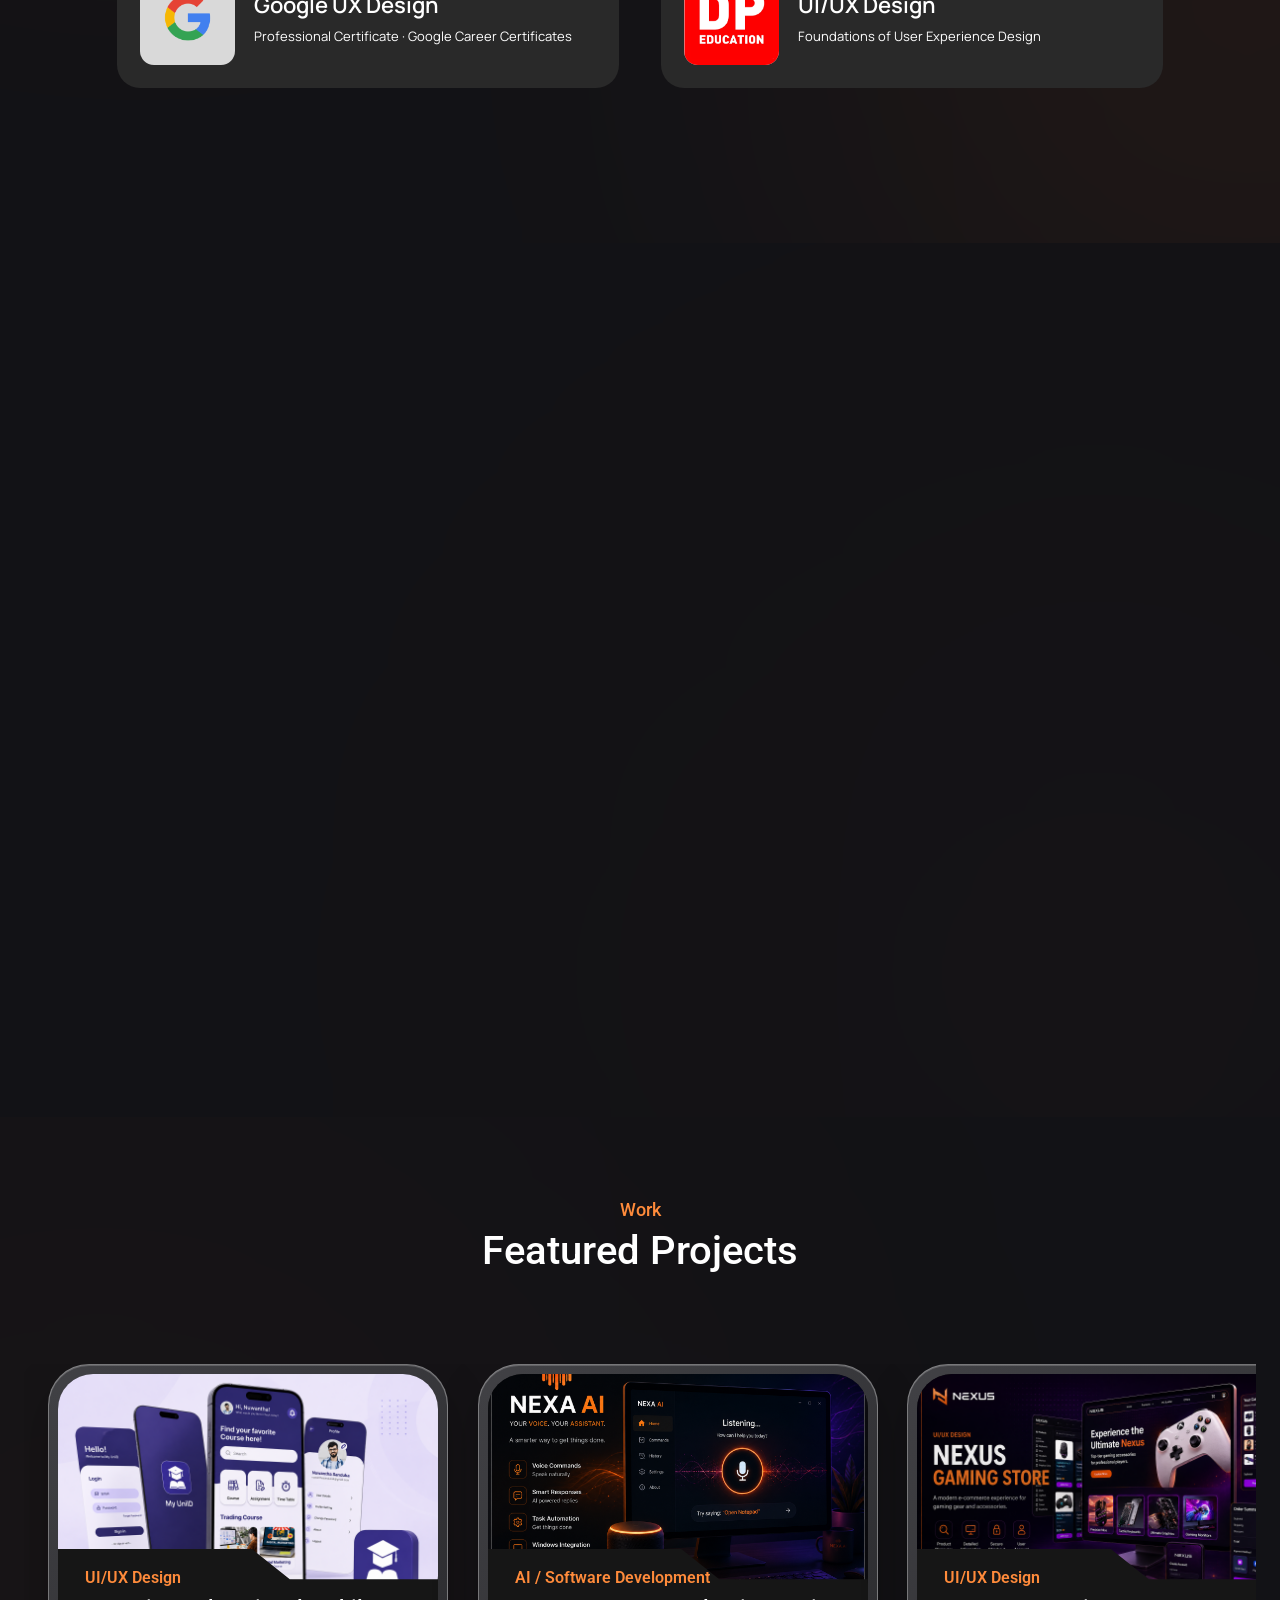
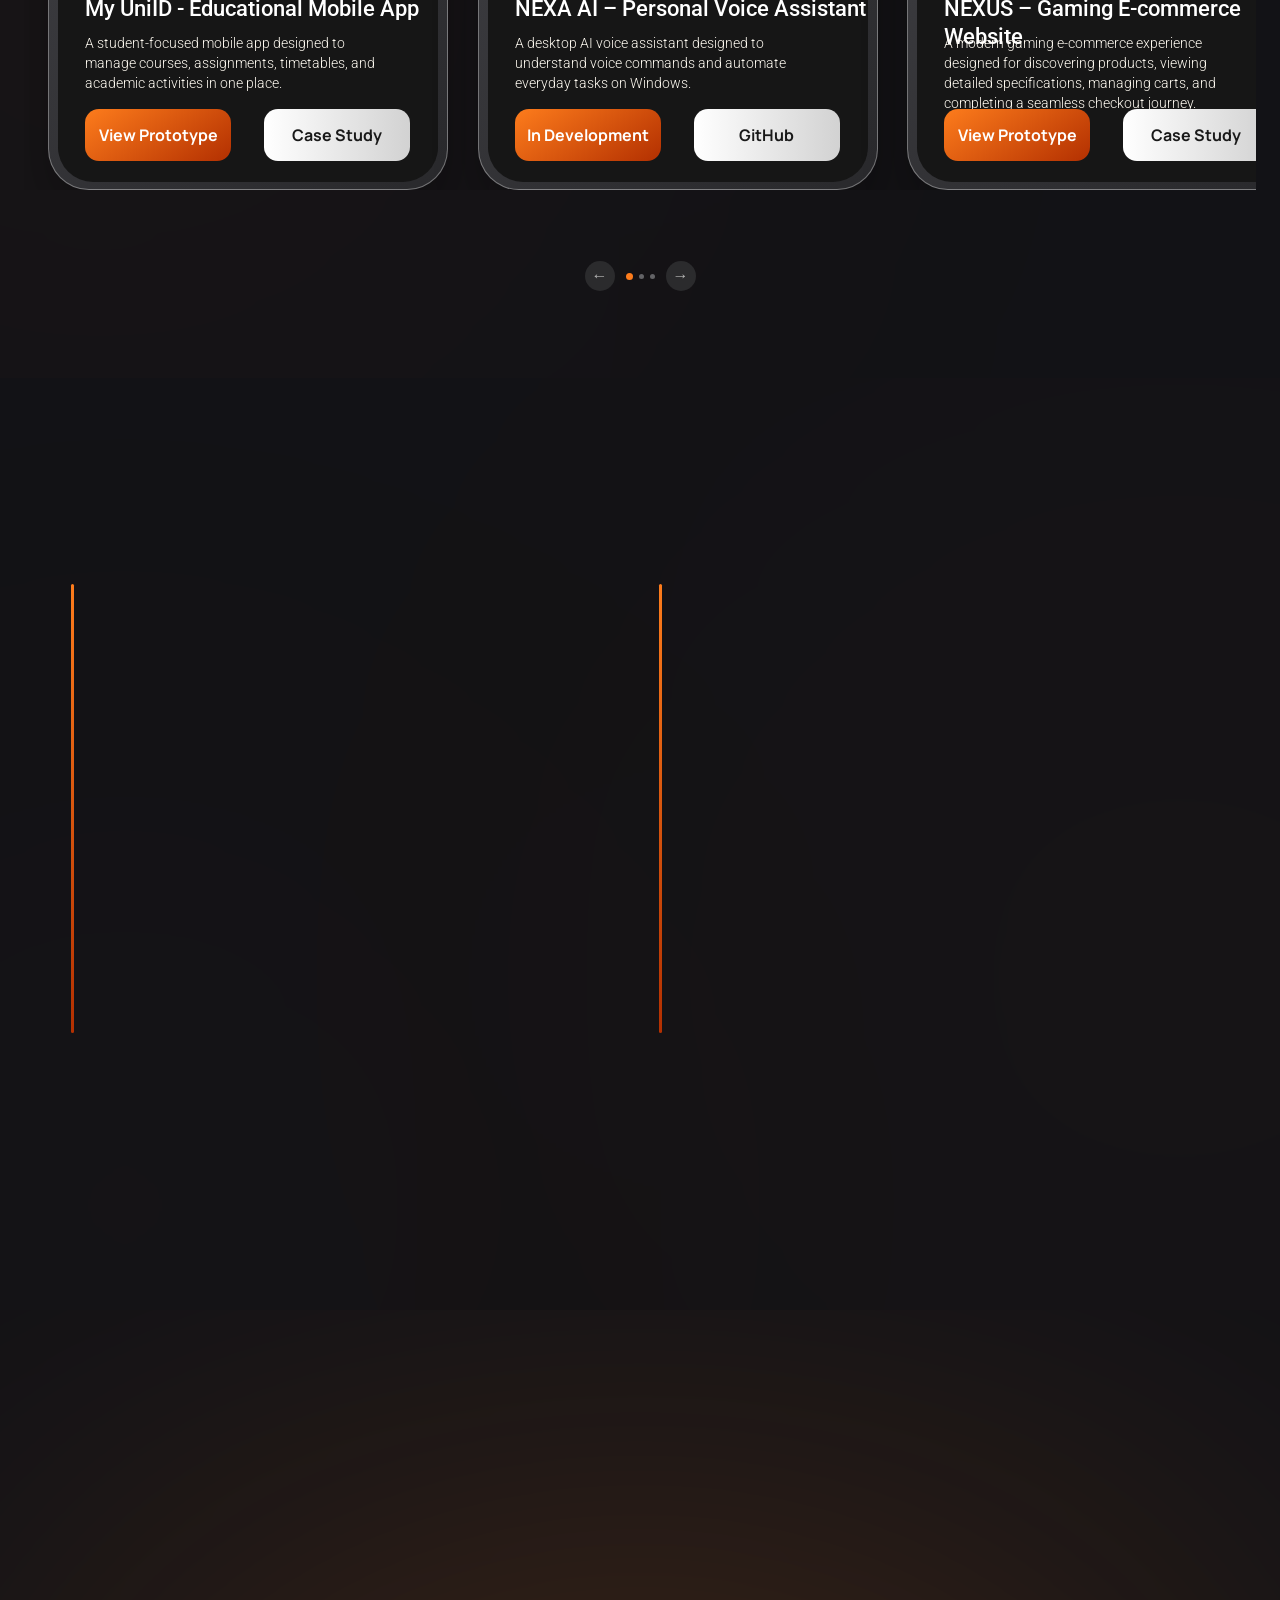
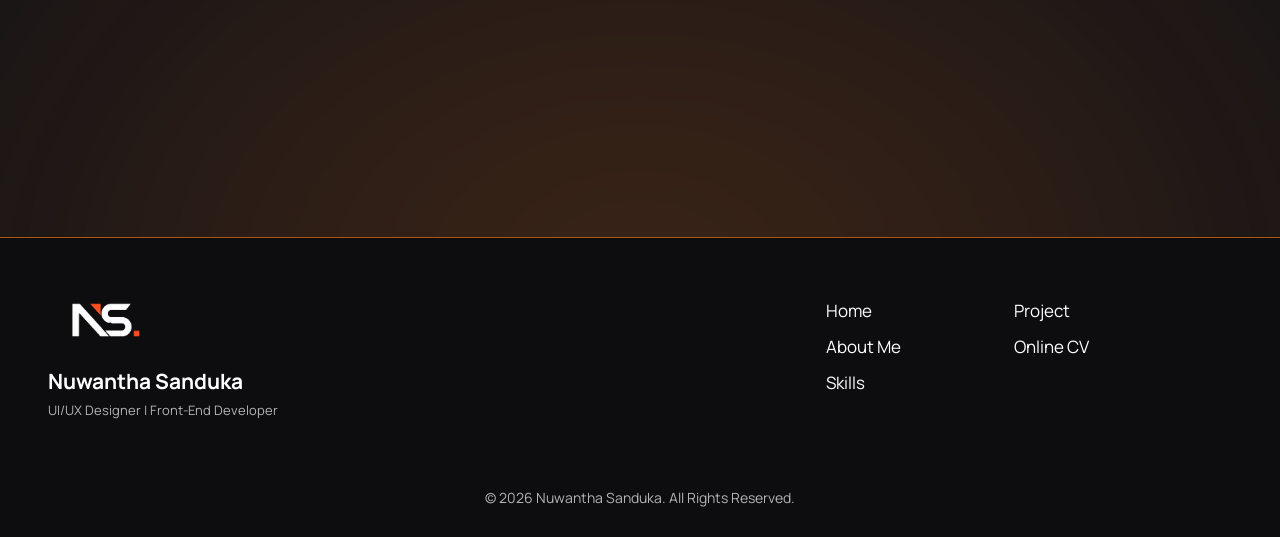
==== commit e736e8e5: "update project 3" ====
--- a/index.html
+++ b/index.html
@@ -230,9 +230,9 @@
           <img class="project-image" src="assets/images/nexus cover.png" alt="Fintra Finance Dashboard project preview">
           <div class="project-panel" aria-hidden="true"></div>
           <div class="project-content">
-            <p class="project-type">Web App</p>
-            <h3>Fintra Finance Dashboard</h3>
-            <p class="project-description">A clean analytics dashboard for tracking spending, budgets, and savings goals at a glance.</p>
+            <p class="project-type">UI/UX Design</p>
+            <h3>NEXUS – Gaming E-commerce Website</h3>
+            <p class="project-description">A modern gaming e-commerce experience designed for discovering products, viewing detailed specifications, managing carts, and completing a seamless checkout journey.</p>
             <div class="project-buttons">
               <a class="project-link demo-link" 
               href="https://www.figma.com/proto/gPGuYrAv4Hj5IrWh1h18HQ/Nexus-Systems?node-id=0-1&t=X0bwOVWUmOFN2H4a-1"
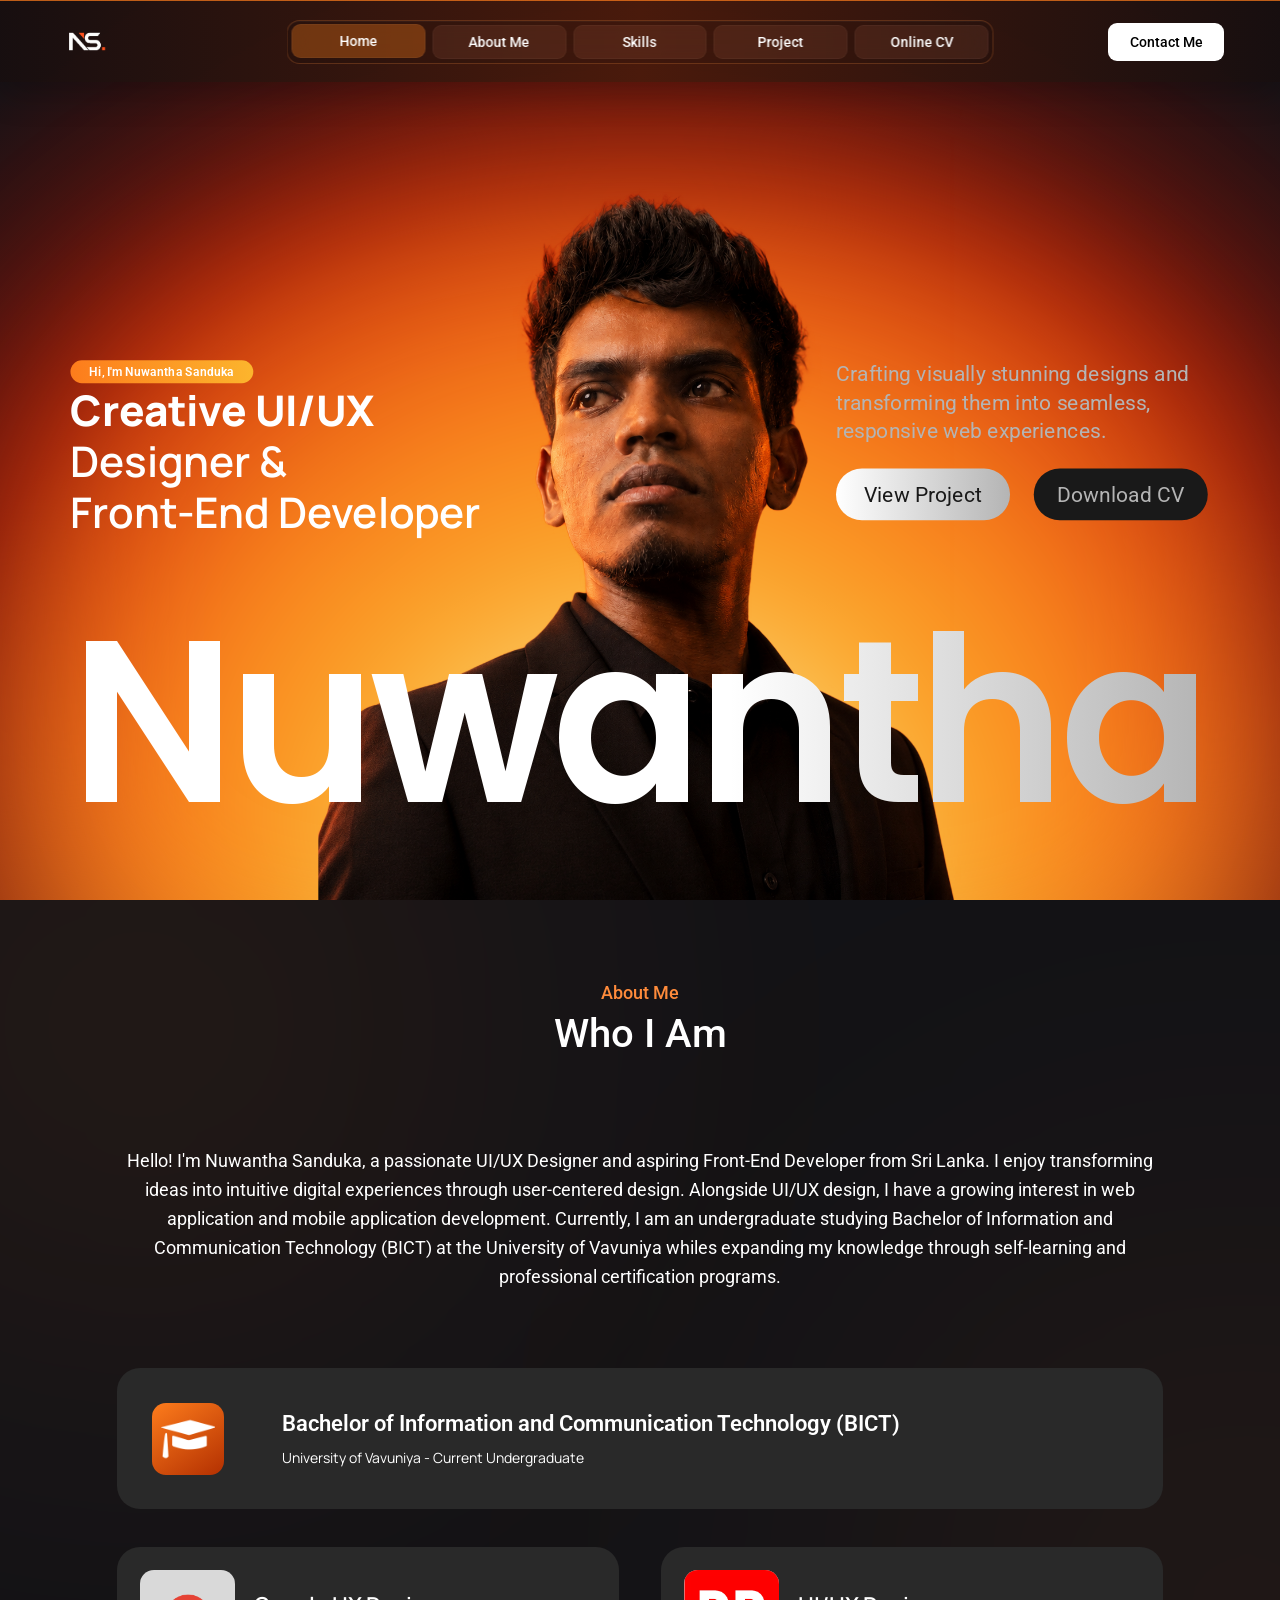
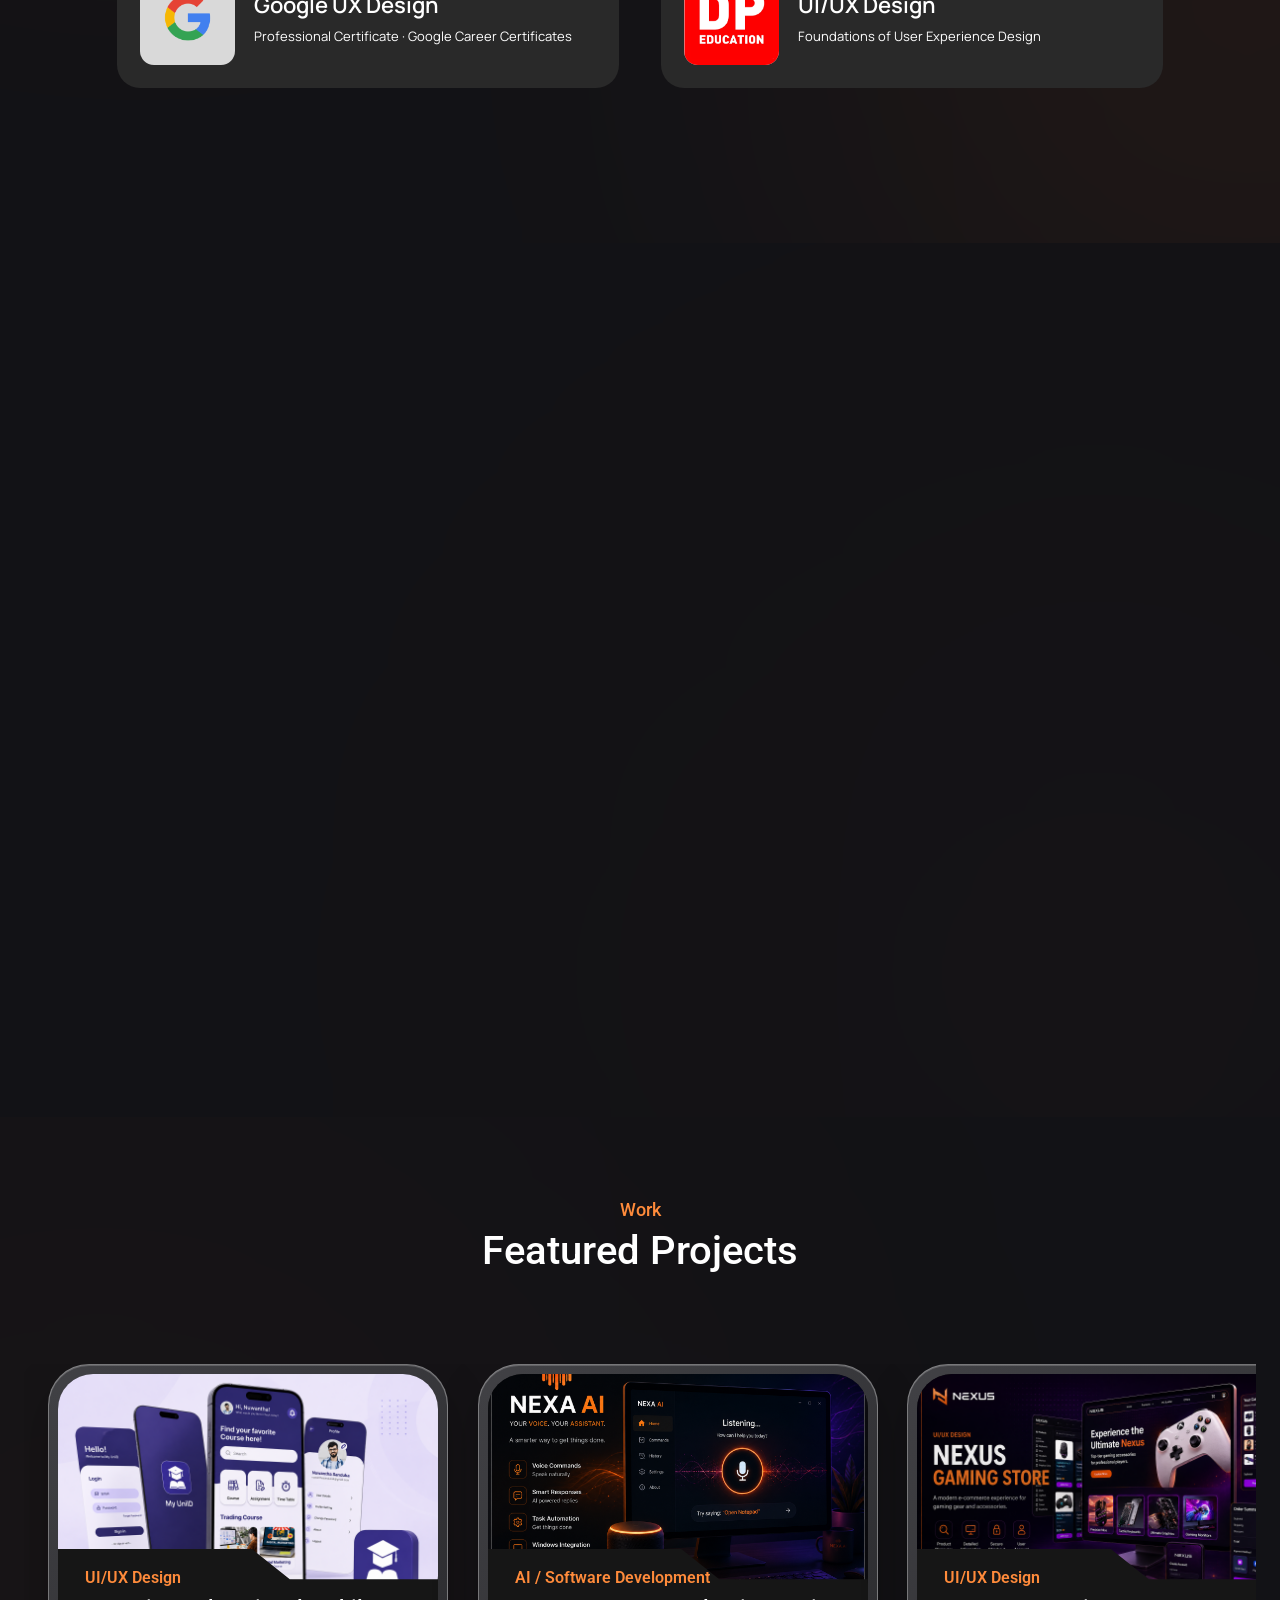
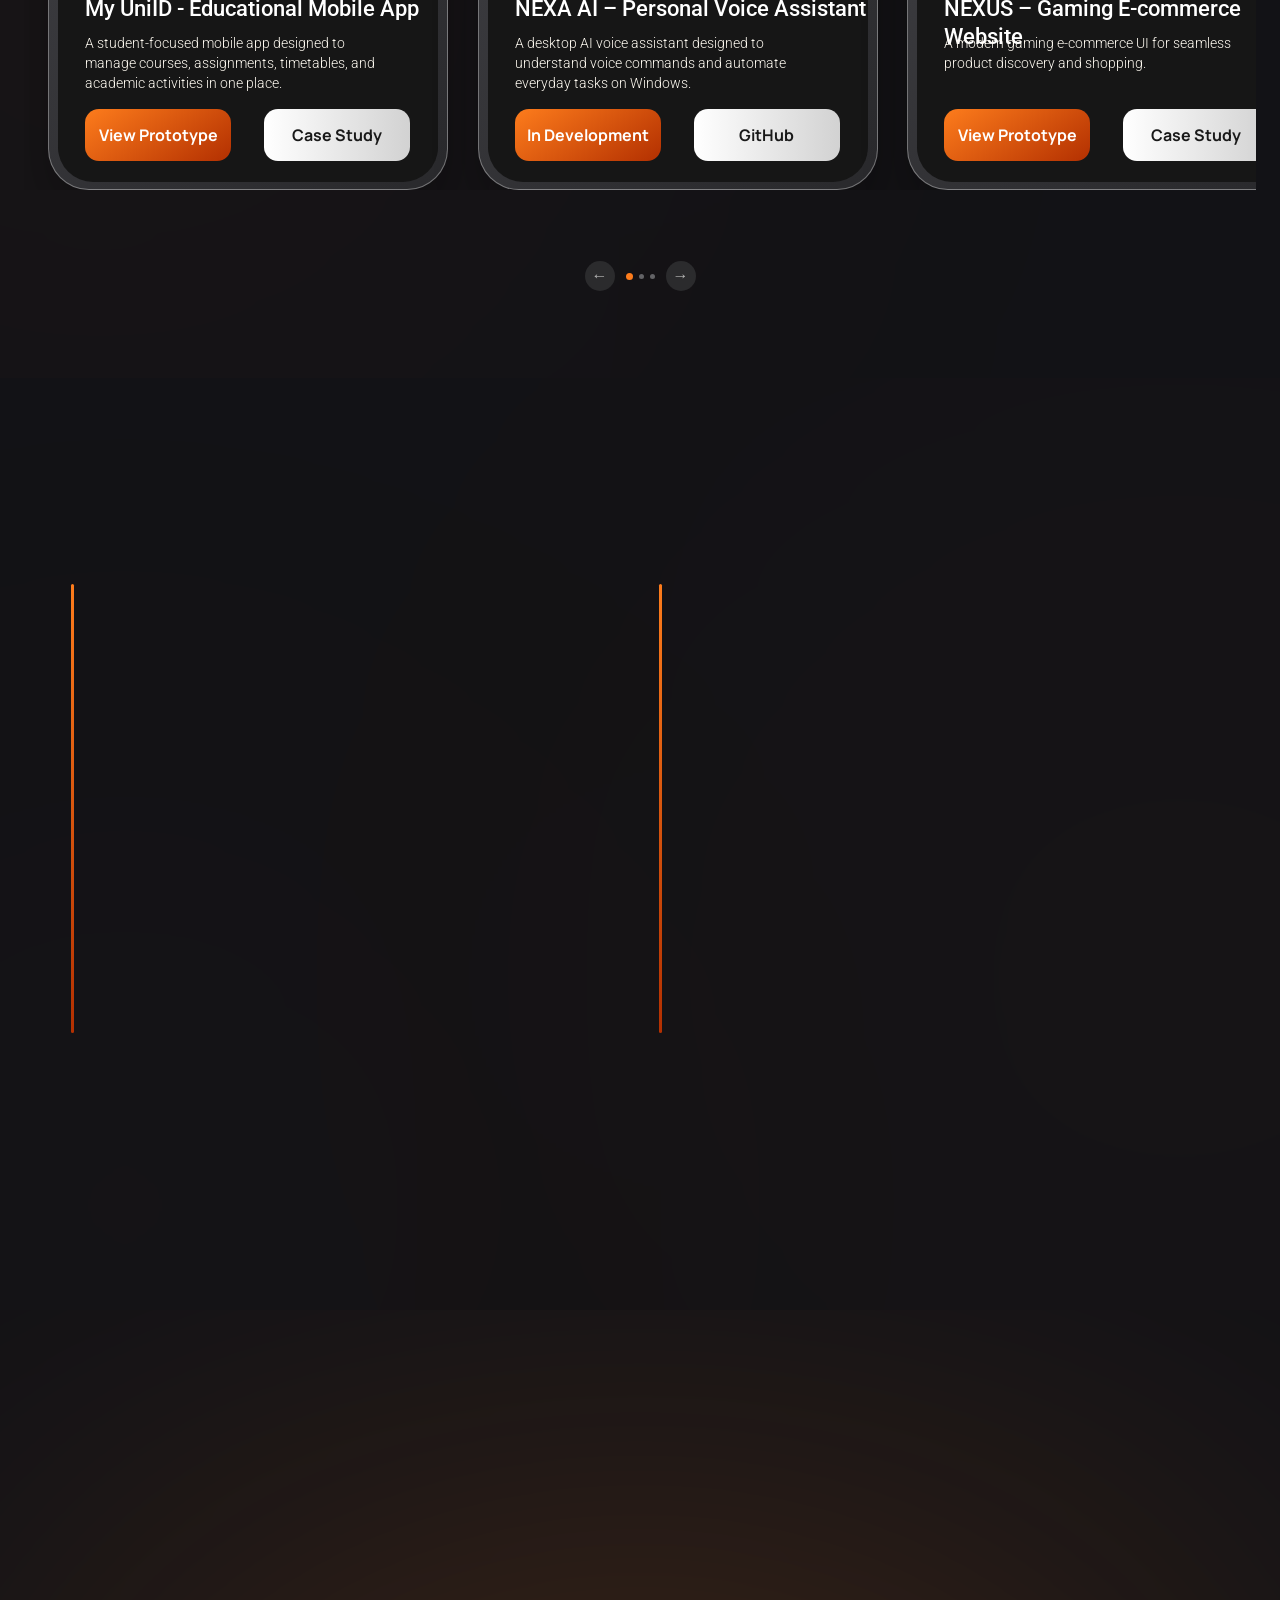
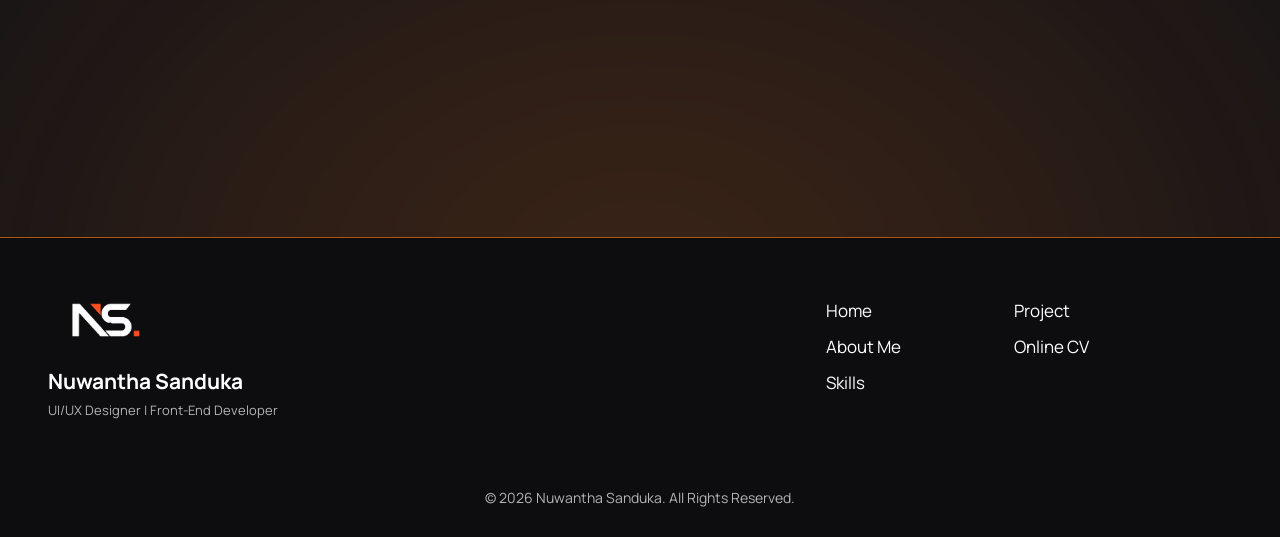
==== commit e900d972: "update project 3" ====
--- a/index.html
+++ b/index.html
@@ -232,7 +232,7 @@
           <div class="project-content">
             <p class="project-type">UI/UX Design</p>
             <h3>NEXUS – Gaming E-commerce Website</h3>
-            <p class="project-description">A modern gaming e-commerce experience designed for discovering products, viewing detailed specifications, managing carts, and completing a seamless checkout journey.</p>
+            <p class="project-description">A modern gaming e-commerce UI for seamless product discovery and shopping.</p>
             <div class="project-buttons">
               <a class="project-link demo-link" 
               href="https://www.figma.com/proto/gPGuYrAv4Hj5IrWh1h18HQ/Nexus-Systems?node-id=0-1&t=X0bwOVWUmOFN2H4a-1"
